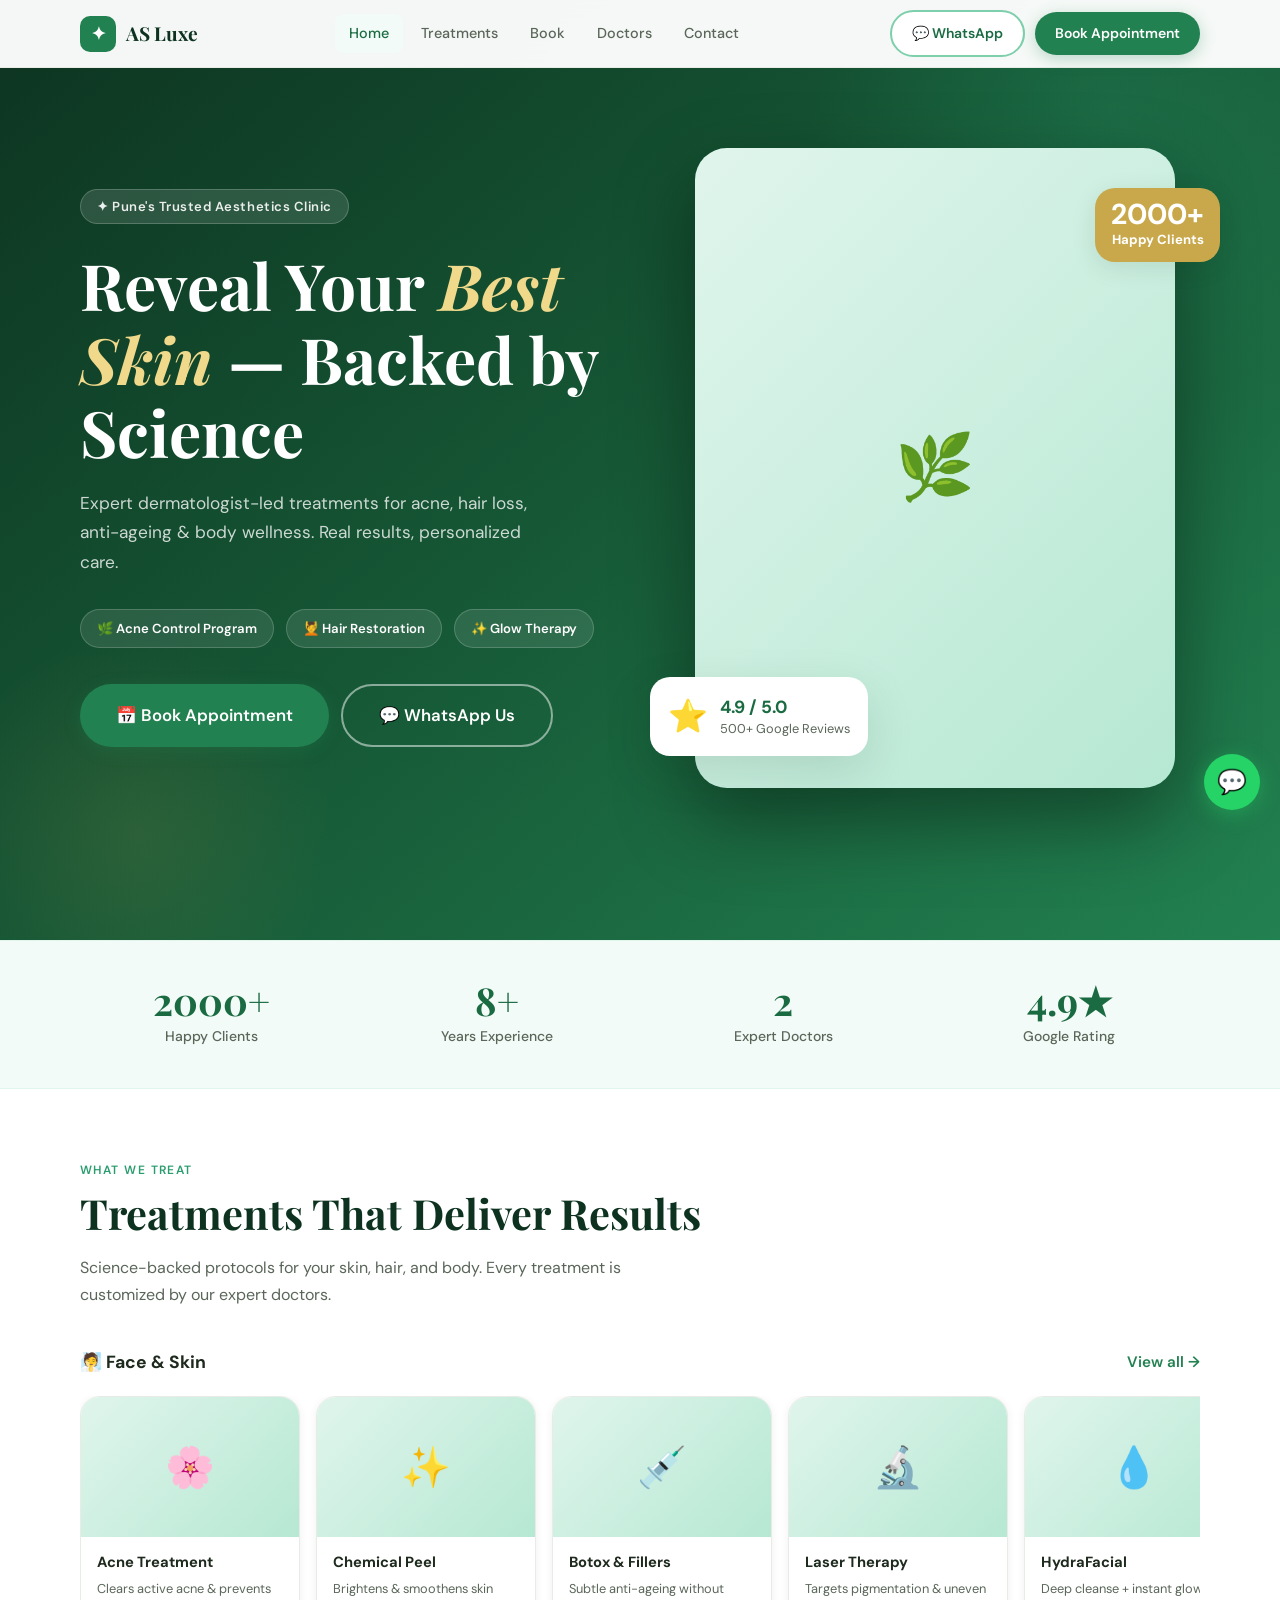
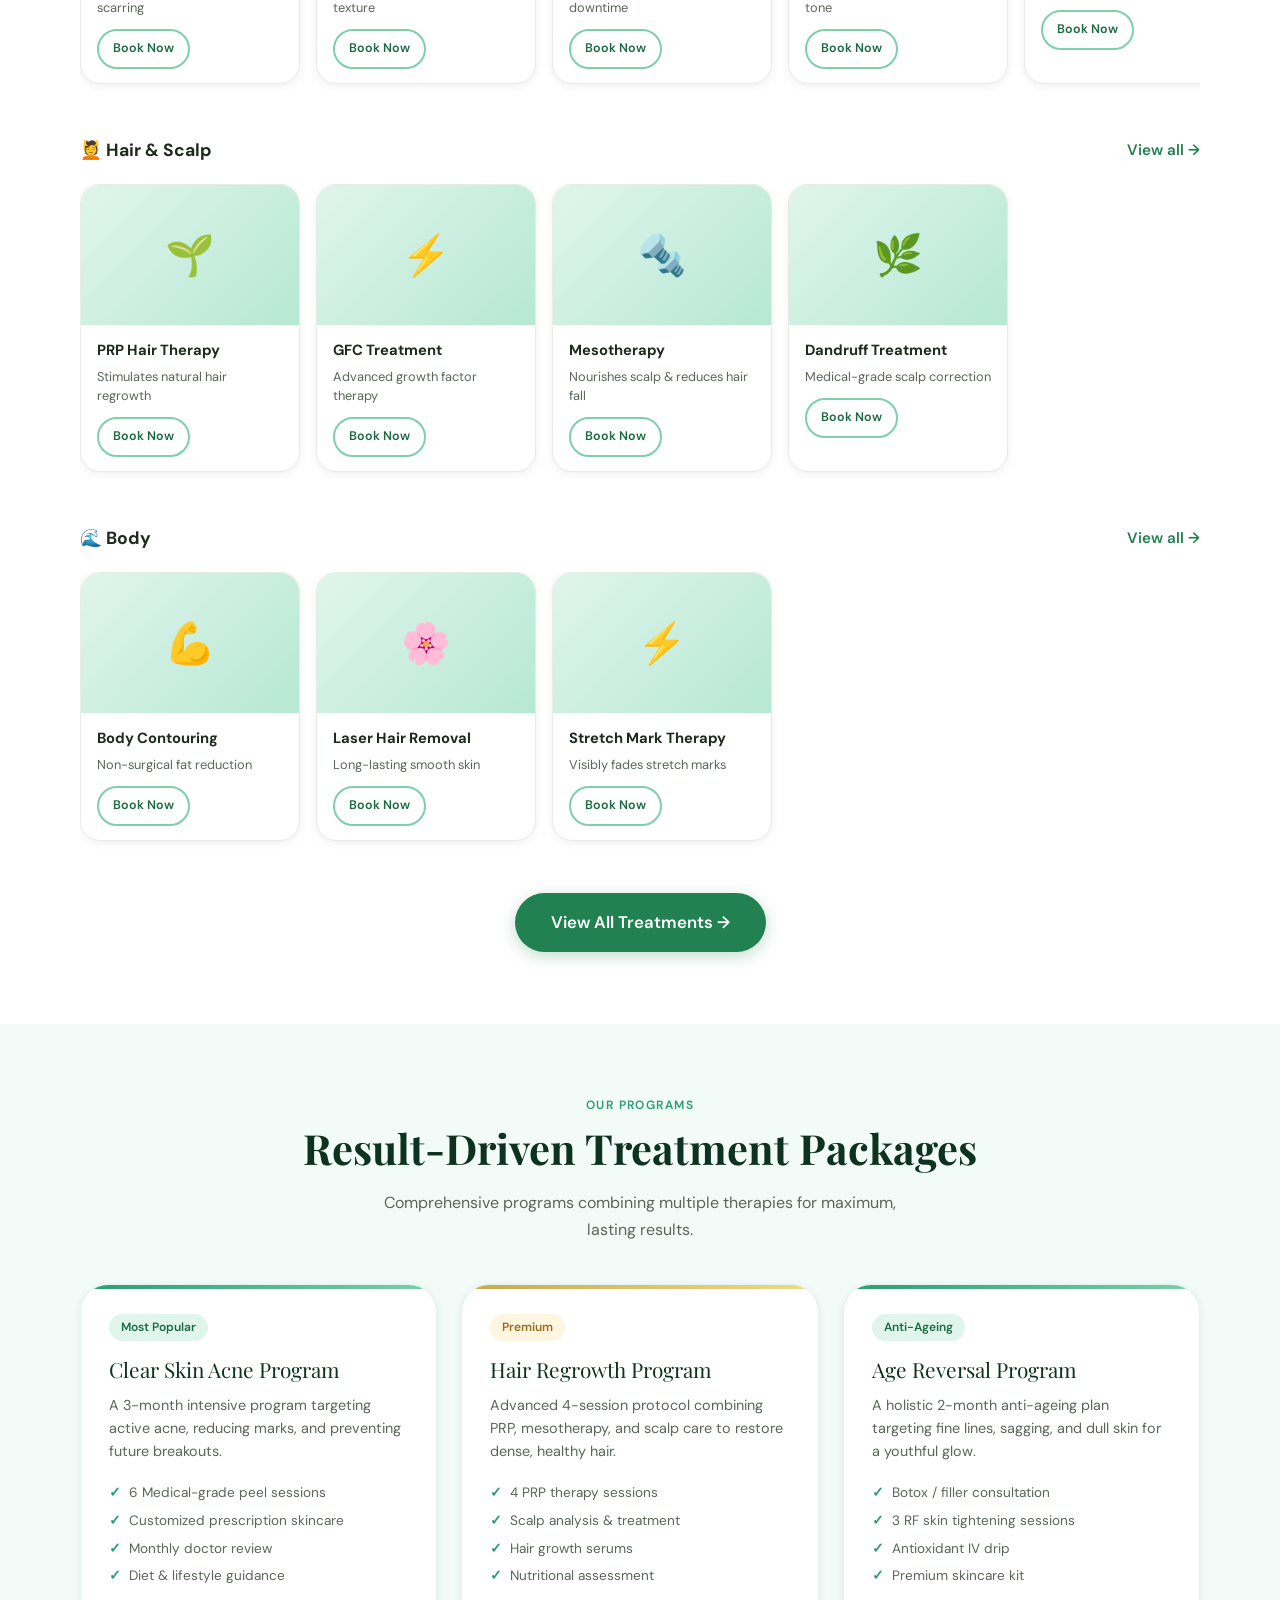
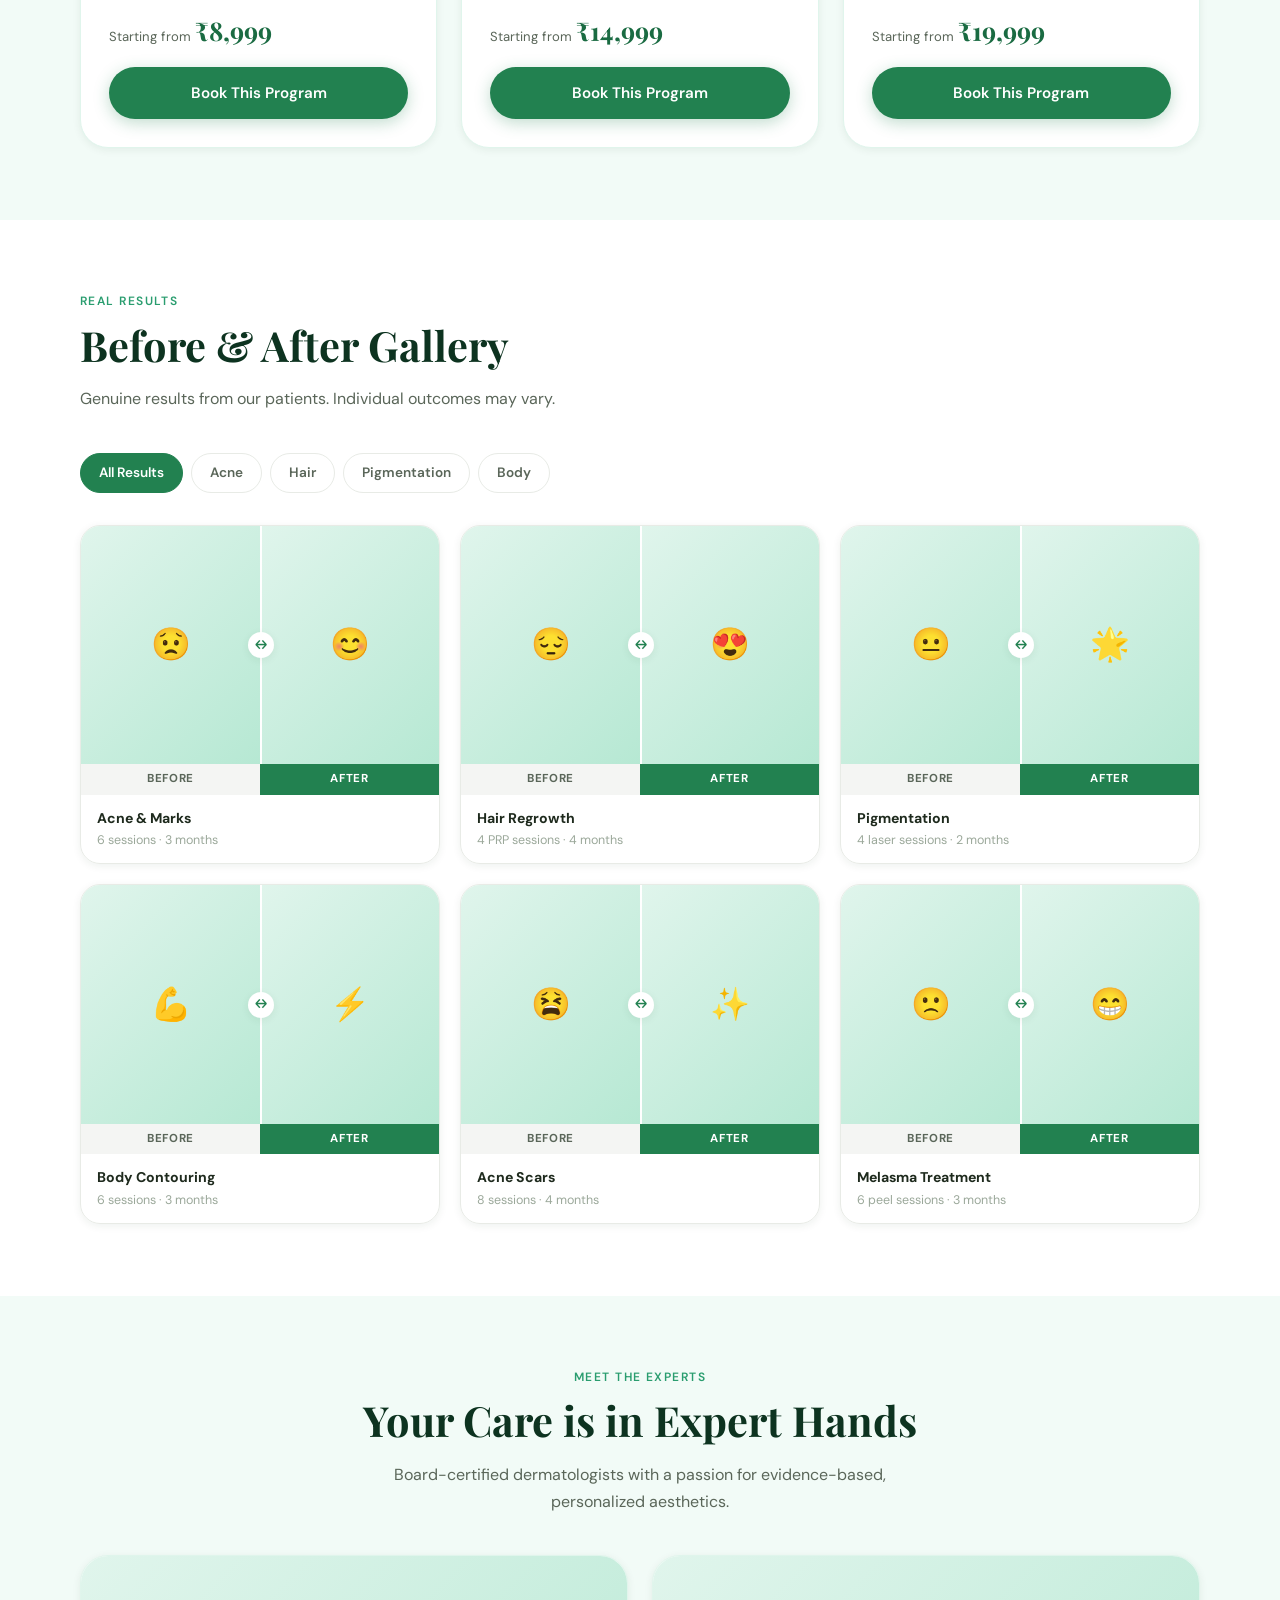
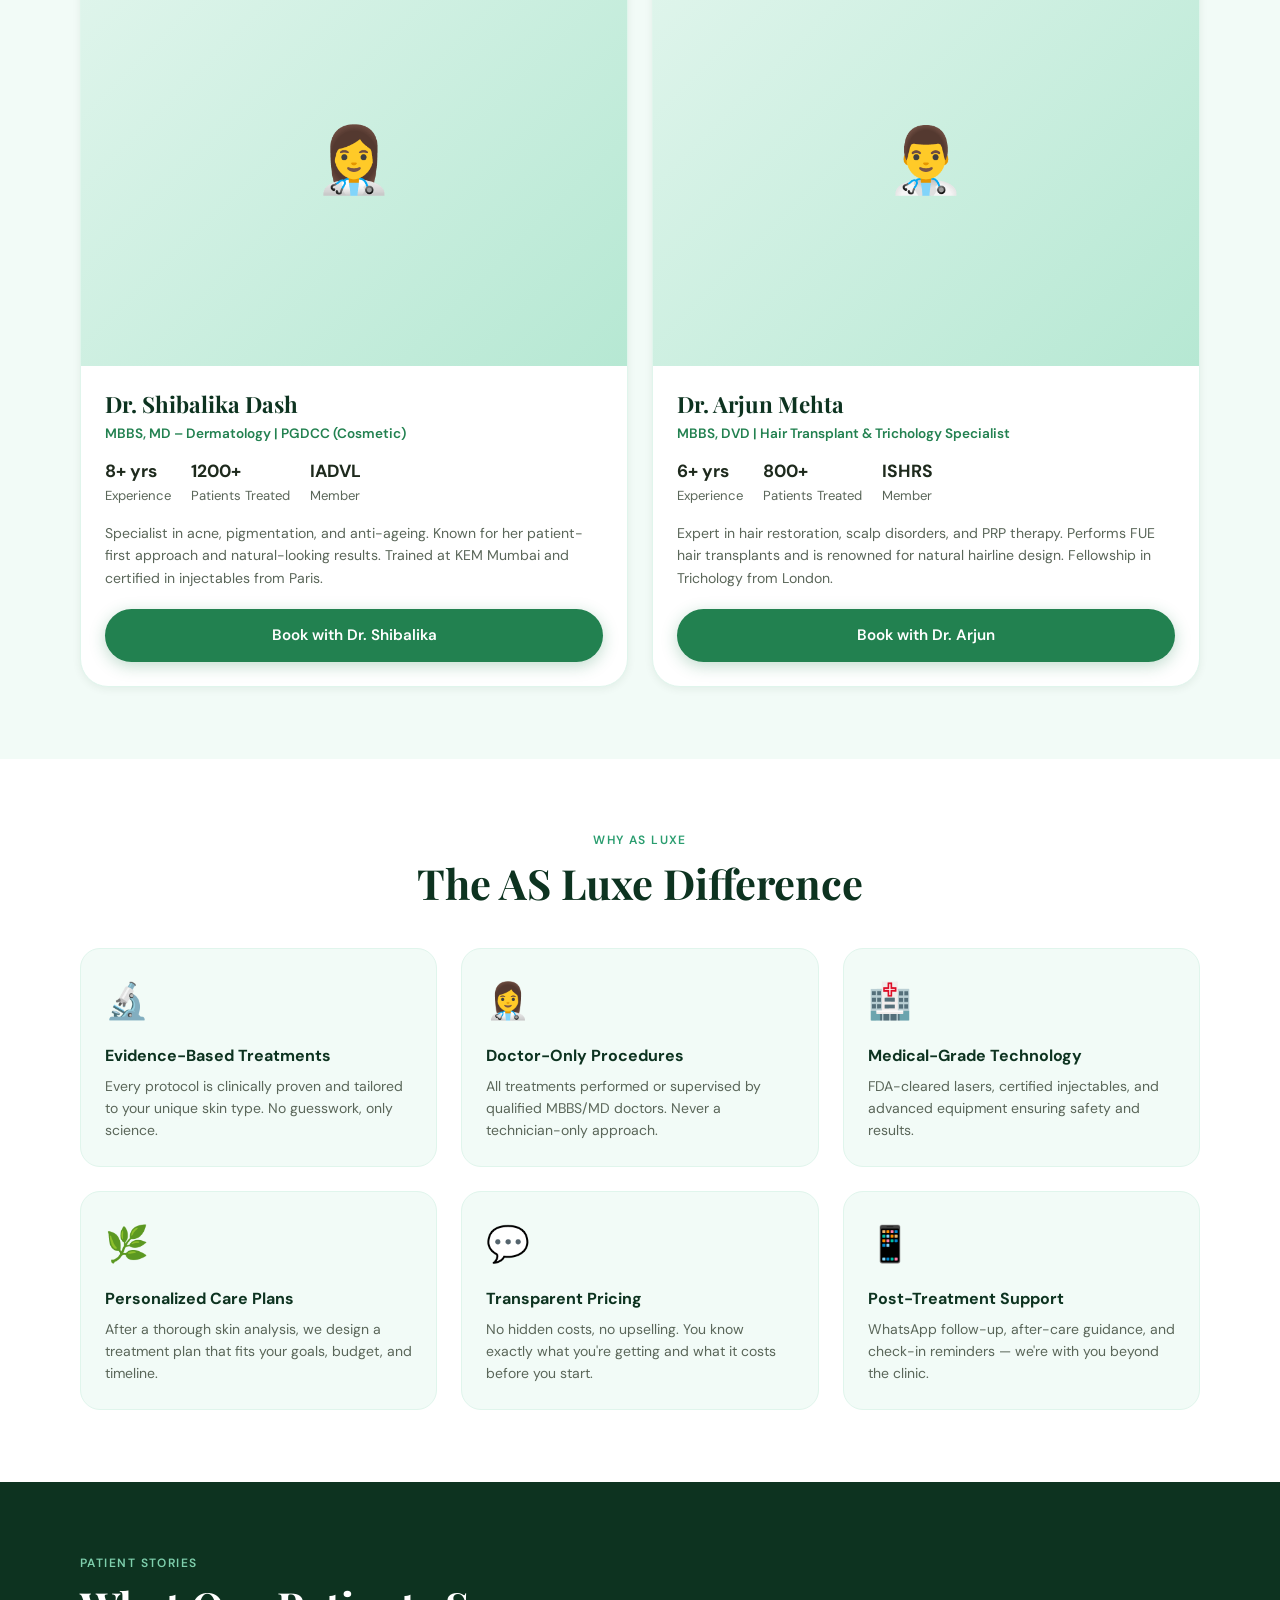
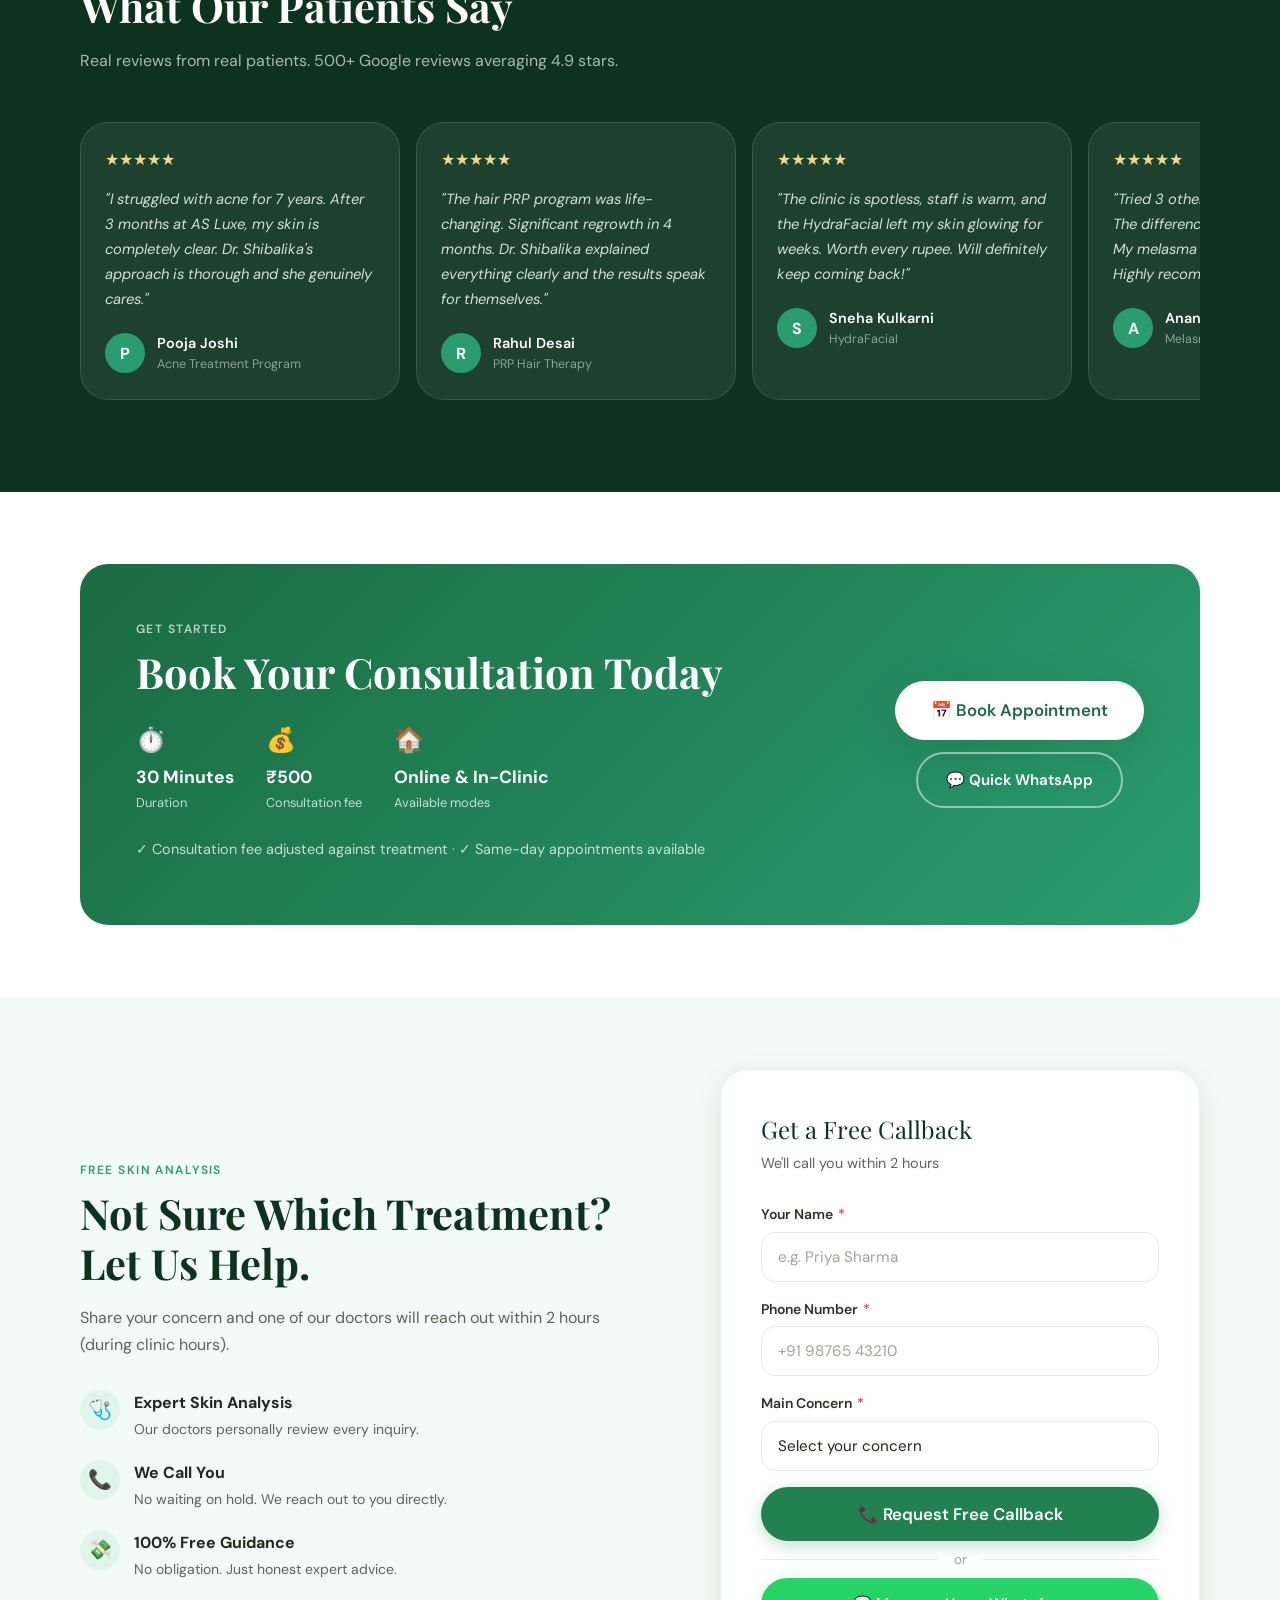
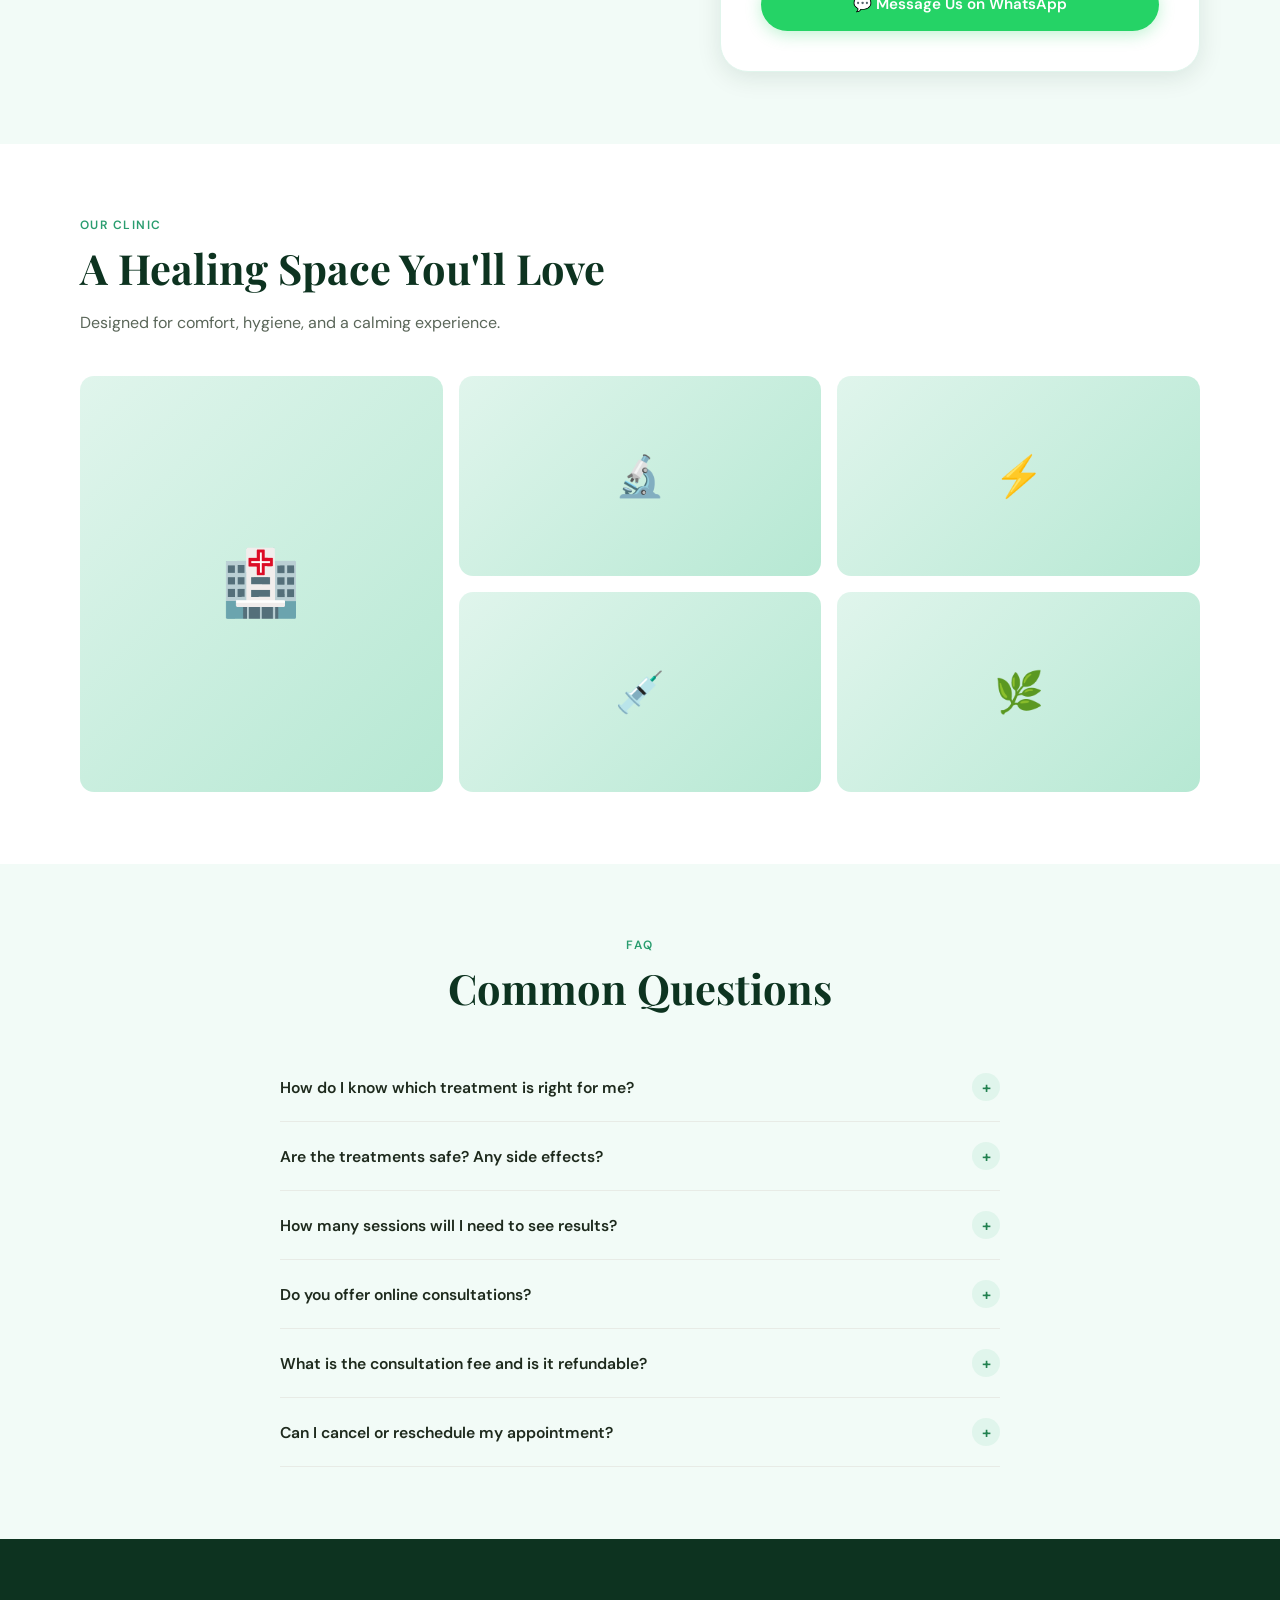
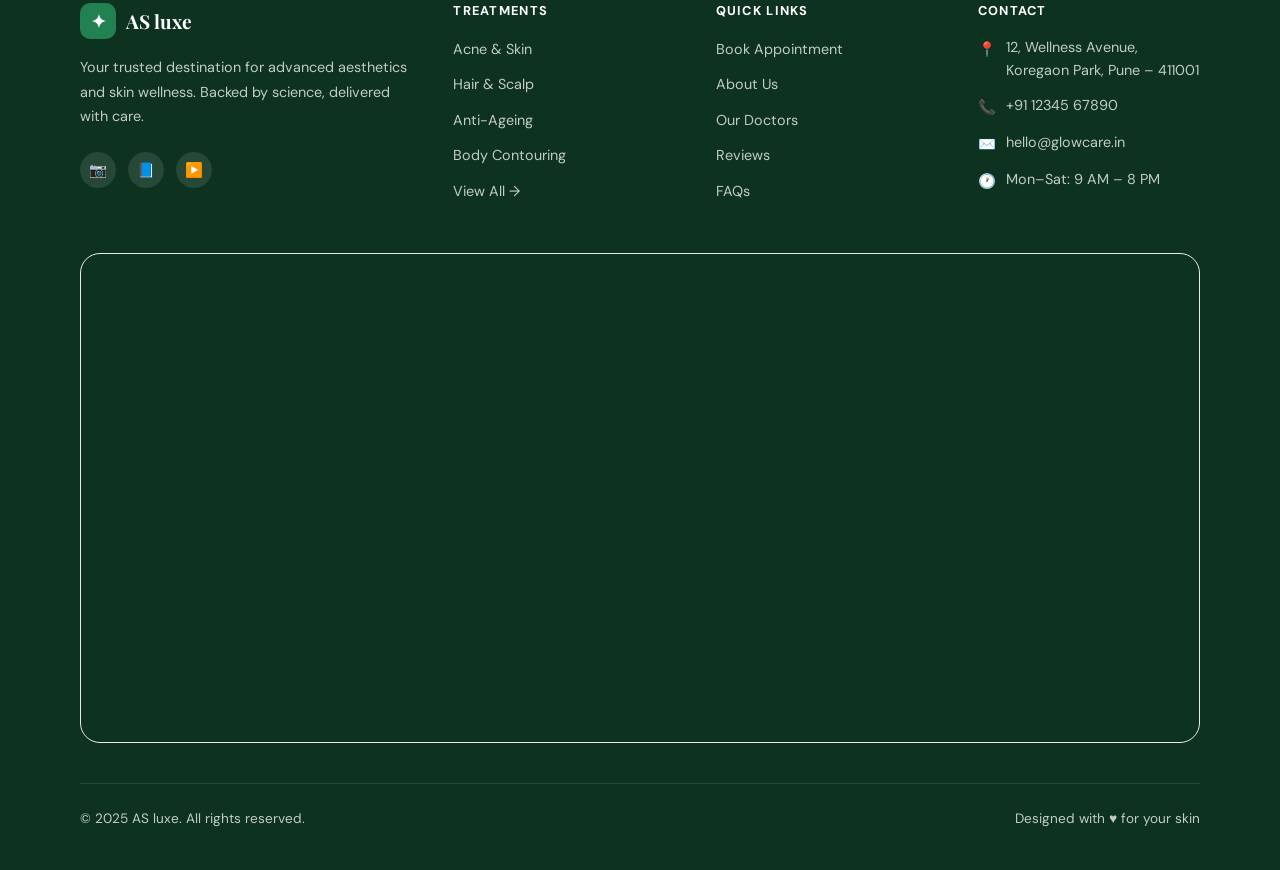
==== index.html @ 39f81c15 "Add files via upload" ====
<!DOCTYPE html>
<html lang="en">
<head>
  <meta charset="UTF-8" />
  <meta name="viewport" content="width=device-width, initial-scale=1.0" />
  <title>AS Luxe – Advanced Skin & Hair Treatments in Jharsuguda</title>
  <meta name="description" content="AS Luxe offers expert acne treatment, hair restoration, anti-ageing, and body contouring by experienced dermatologists in Jharsuguda. Book your consultation today." />
  <link rel="stylesheet" href="style.css" />
  <style>
    /* ===== HOME PAGE STYLES ===== */

    /* Hero */
    .hero {
      min-height: 100svh;
      background: linear-gradient(140deg, var(--green-900) 0%, var(--green-800) 45%, var(--green-600) 100%);
      display: flex;
      align-items: center;
      padding-top: var(--header-h);
      position: relative;
      overflow: hidden;
    }
    .hero::before {
      content: '';
      position: absolute;
      top: -20%; right: -10%;
      width: 600px; height: 600px;
      border-radius: 50%;
      background: radial-gradient(circle, rgba(42,157,111,0.25) 0%, transparent 70%);
      pointer-events: none;
    }
    .hero::after {
      content: '';
      position: absolute;
      bottom: -10%; left: -5%;
      width: 400px; height: 400px;
      border-radius: 50%;
      background: radial-gradient(circle, rgba(201,168,76,0.12) 0%, transparent 70%);
      pointer-events: none;
    }
    .hero-inner {
      display: grid;
      grid-template-columns: 1fr 1fr;
      align-items: center;
      gap: 60px;
      position: relative;
      z-index: 1;
      padding: 80px 0;
    }
    .hero-tag {
      display: inline-flex; align-items: center; gap: 8px;
      background: rgba(255,255,255,0.12);
      border: 1px solid rgba(255,255,255,0.2);
      border-radius: var(--radius-full);
      padding: 6px 16px;
      font-size: 0.82rem;
      font-weight: 600;
      color: rgba(255,255,255,0.9);
      margin-bottom: 24px;
      letter-spacing: 0.04em;
    }
    .hero h1 {
      font-size: clamp(2.4rem, 5.5vw, 4rem);
      color: white;
      line-height: 1.15;
      margin-bottom: 20px;
    }
    .hero h1 em {
      font-style: italic;
      color: var(--gold-light);
    }
    .hero-sub {
      font-size: 1.08rem;
      color: rgba(255,255,255,0.78);
      line-height: 1.7;
      margin-bottom: 32px;
      max-width: 480px;
    }
    .hero-highlights {
      display: flex; gap: 12px; flex-wrap: wrap;
      margin-bottom: 36px;
    }
    .hero-highlight {
      background: rgba(255,255,255,0.1);
      border: 1px solid rgba(255,255,255,0.18);
      border-radius: var(--radius-full);
      padding: 8px 16px;
      font-size: 0.82rem;
      font-weight: 600;
      color: white;
      display: flex; align-items: center; gap: 6px;
    }
    .hero-ctas { display: flex; gap: 12px; flex-wrap: wrap; }
    .hero-image-wrap {
      position: relative;
      display: flex; justify-content: center; align-items: center;
    }
    .hero-img-main {
      width: 100%; max-width: 480px;
      aspect-ratio: 3/4;
      object-fit: cover;
      border-radius: 32px;
      box-shadow: 0 32px 80px rgba(0,0,0,0.4);
    }
    .hero-img-main.img-placeholder { font-size: 4rem; }
    .hero-badge {
      position: absolute;
      bottom: 32px; left: -20px;
      background: white;
      border-radius: var(--radius-lg);
      padding: 14px 18px;
      box-shadow: var(--shadow-lg);
      display: flex; align-items: center; gap: 12px;
      min-width: 180px;
    }
    .hero-badge-icon { font-size: 2rem; }
    .hero-badge-text { font-size: 0.8rem; color: var(--gray-600); line-height: 1.4; }
    .hero-badge-text strong { display: block; font-size: 1.1rem; color: var(--green-700); }
    .hero-badge2 {
      position: absolute;
      top: 40px; right: -20px;
      background: var(--gold);
      border-radius: var(--radius-lg);
      padding: 12px 16px;
      box-shadow: var(--shadow-md);
      color: white;
      font-size: 0.82rem;
      font-weight: 700;
      text-align: center;
    }
    .hero-badge2 .num { font-size: 1.8rem; display: block; line-height: 1; }

    /* Trust strip */
    .trust-strip {
      background: var(--green-50);
      border-top: 1px solid var(--green-100);
      border-bottom: 1px solid var(--green-100);
      padding: 40px 0;
    }
    .trust-grid {
      display: grid;
      grid-template-columns: repeat(4, 1fr);
      gap: 24px;
      text-align: center;
    }
    .trust-item { }
    .trust-num {
      font-family: 'Playfair Display', serif;
      font-size: 2.4rem;
      font-weight: 700;
      color: var(--green-700);
      line-height: 1;
      margin-bottom: 6px;
    }
    .trust-label {
      font-size: 0.875rem;
      color: var(--gray-600);
      font-weight: 500;
    }
    .trust-divider {
      width: 1px;
      background: var(--green-200);
      margin: 0 auto;
    }

    /* Services preview */
    .services-section { background: var(--white); }
    .service-category { margin-bottom: 40px; }
    .service-category-head {
      display: flex;
      align-items: center;
      justify-content: space-between;
      margin-bottom: 20px;
    }
    .service-category-title {
      font-size: 1.1rem;
      font-weight: 700;
      color: var(--text);
      display: flex; align-items: center; gap: 8px;
    }
    .service-card {
      width: 220px;
      background: var(--white);
      border-radius: var(--radius-lg);
      border: 1px solid var(--gray-200);
      overflow: hidden;
      box-shadow: var(--shadow-sm);
      transition: all var(--transition);
      flex-shrink: 0;
    }
    .service-card:hover { box-shadow: var(--shadow-md); transform: translateY(-2px); }
    .service-card-img {
      width: 100%; height: 140px;
      object-fit: cover;
    }
    .service-card-img.img-placeholder { height: 140px; font-size: 2.5rem; }
    .service-card-body { padding: 14px 16px; }
    .service-card-name { font-weight: 700; font-size: 0.92rem; margin-bottom: 4px; color: var(--text); }
    .service-card-benefit { font-size: 0.8rem; color: var(--gray-600); line-height: 1.5; margin-bottom: 12px; }
    .service-card .btn { font-size: 0.78rem; padding: 8px 14px; min-height: 36px; }

    /* Programs */
    .programs-section { background: var(--green-50); }
    .program-card {
      background: white;
      border-radius: var(--radius-xl);
      padding: 28px;
      border: 1px solid var(--green-100);
      box-shadow: var(--shadow-sm);
      transition: all var(--transition);
      position: relative;
      overflow: hidden;
    }
    .program-card::before {
      content: '';
      position: absolute;
      top: 0; left: 0; right: 0;
      height: 4px;
      background: linear-gradient(90deg, var(--green-500), var(--green-300));
    }
    .program-card.featured::before {
      background: linear-gradient(90deg, var(--gold), var(--gold-light));
    }
    .program-card:hover { box-shadow: var(--shadow-lg); transform: translateY(-3px); }
    .program-tag { margin-bottom: 12px; }
    .program-name {
      font-family: 'Playfair Display', serif;
      font-size: 1.3rem;
      margin-bottom: 8px;
      color: var(--green-900);
    }
    .program-desc { font-size: 0.9rem; color: var(--gray-600); line-height: 1.6; margin-bottom: 16px; }
    .program-includes { margin-bottom: 20px; }
    .program-includes li {
      font-size: 0.85rem;
      color: var(--gray-600);
      padding: 3px 0;
      display: flex; align-items: flex-start; gap: 8px;
    }
    .program-includes li::before { content: '✓'; color: var(--green-500); font-weight: 700; flex-shrink: 0; }
    .program-price {
      font-size: 0.82rem;
      color: var(--gray-600);
      margin-bottom: 16px;
    }
    .program-price span {
      font-family: 'Playfair Display', serif;
      font-size: 1.6rem;
      color: var(--green-700);
      font-weight: 700;
    }

    /* Before/After */
    .ba-section { background: var(--white); }
    .ba-filters {
      display: flex; gap: 8px; flex-wrap: wrap;
      margin-bottom: 32px;
    }
    .ba-filter {
      padding: 8px 18px;
      border-radius: var(--radius-full);
      font-size: 0.85rem;
      font-weight: 600;
      border: 1.5px solid var(--gray-200);
      color: var(--gray-600);
      background: white;
      cursor: pointer;
      transition: all var(--transition);
      min-height: 40px;
    }
    .ba-filter.active, .ba-filter:hover {
      background: var(--green-600);
      border-color: var(--green-600);
      color: white;
    }
    .ba-grid { display: grid; grid-template-columns: repeat(3, 1fr); gap: 20px; }
    .ba-card {
      border-radius: var(--radius-lg);
      overflow: hidden;
      border: 1px solid var(--gray-200);
      box-shadow: var(--shadow-sm);
    }
    .ba-images {
      display: grid;
      grid-template-columns: 1fr 1fr;
      position: relative;
    }
    .ba-img {
      aspect-ratio: 3/4;
      object-fit: cover;
      width: 100%;
    }
    .ba-img.img-placeholder { font-size: 2rem; }
    .ba-divider {
      position: absolute;
      top: 0; bottom: 0;
      left: 50%;
      width: 2px;
      background: white;
      z-index: 2;
    }
    .ba-divider::after {
      content: '↔';
      position: absolute;
      top: 50%; left: 50%;
      transform: translate(-50%, -50%);
      background: white;
      color: var(--green-600);
      font-size: 0.8rem;
      font-weight: 700;
      border-radius: 50%;
      width: 26px; height: 26px;
      display: flex; align-items: center; justify-content: center;
      box-shadow: var(--shadow-sm);
    }
    .ba-labels {
      display: grid;
      grid-template-columns: 1fr 1fr;
      font-size: 0.72rem;
      font-weight: 700;
      text-transform: uppercase;
      letter-spacing: 0.06em;
    }
    .ba-labels span {
      padding: 6px 10px;
      text-align: center;
    }
    .ba-labels .before { background: var(--gray-100); color: var(--gray-600); }
    .ba-labels .after { background: var(--green-600); color: white; }
    .ba-card-body { padding: 12px 16px; }
    .ba-card-title { font-size: 0.88rem; font-weight: 700; margin-bottom: 2px; }
    .ba-card-sessions { font-size: 0.78rem; color: var(--gray-400); }

    /* Doctors */
    .doctors-section { background: var(--green-50); }
    .doctor-card {
      background: white;
      border-radius: var(--radius-xl);
      overflow: hidden;
      box-shadow: var(--shadow-sm);
      border: 1px solid var(--green-100);
      transition: all var(--transition);
    }
    .doctor-card:hover { box-shadow: var(--shadow-lg); transform: translateY(-3px); }
    .doctor-img {
      width: 100%;
      aspect-ratio: 4/3;
      object-fit: cover;
      object-position: top;
    }
    .doctor-img.img-placeholder { font-size: 4rem; aspect-ratio: 4/3; }
    .doctor-body { padding: 24px; }
    .doctor-name {
      font-family: 'Playfair Display', serif;
      font-size: 1.4rem;
      color: var(--green-900);
      margin-bottom: 4px;
    }
    .doctor-qual { font-size: 0.85rem; color: var(--green-600); font-weight: 600; margin-bottom: 12px; }
    .doctor-stats {
      display: flex; gap: 20px;
      margin-bottom: 16px;
    }
    .doctor-stat { font-size: 0.82rem; color: var(--gray-600); }
    .doctor-stat strong { display: block; font-size: 1.1rem; color: var(--text); font-weight: 700; }
    .doctor-bio { font-size: 0.88rem; color: var(--gray-600); line-height: 1.6; margin-bottom: 20px; }

    /* Why us */
    .why-section { background: white; }
    .why-card {
      background: var(--green-50);
      border-radius: var(--radius-lg);
      padding: 24px;
      border: 1px solid var(--green-100);
    }
    .why-icon { font-size: 2.2rem; margin-bottom: 14px; }
    .why-title { font-weight: 700; font-size: 1rem; margin-bottom: 6px; color: var(--green-900); }
    .why-desc { font-size: 0.875rem; color: var(--gray-600); line-height: 1.6; }

    /* Testimonials */
    .testimonials-section { background: var(--green-900); }
    .testimonials-section .section-title { color: white; }
    .testimonials-section .section-sub { color: rgba(255,255,255,0.65); }
    .testimonials-section .section-label { color: var(--green-300); }
    .testimonials-scroll { padding: 8px 0 20px; }
    .testimonial-card {
      width: 320px;
      background: rgba(255,255,255,0.07);
      border: 1px solid rgba(255,255,255,0.12);
      border-radius: var(--radius-xl);
      padding: 24px;
      flex-shrink: 0;
      transition: background var(--transition);
    }
    .testimonial-card:hover { background: rgba(255,255,255,0.1); }
    .t-stars { font-size: 1rem; margin-bottom: 14px; color: var(--gold-light); }
    .t-text { font-size: 0.92rem; color: rgba(255,255,255,0.82); line-height: 1.7; margin-bottom: 20px; font-style: italic; }
    .t-author { display: flex; align-items: center; gap: 12px; }
    .t-avatar {
      width: 40px; height: 40px;
      border-radius: 50%;
      background: var(--green-500);
      display: flex; align-items: center; justify-content: center;
      font-weight: 700; color: white; font-size: 1rem;
      flex-shrink: 0;
    }
    .t-name { font-weight: 600; font-size: 0.9rem; color: white; }
    .t-treatment { font-size: 0.78rem; color: rgba(255,255,255,0.5); }

    /* Consultation */
    .consult-section { background: var(--white); }
    .consult-card {
      background: linear-gradient(135deg, var(--green-700), var(--green-500));
      border-radius: var(--radius-xl);
      padding: 56px;
      color: white;
      display: grid;
      grid-template-columns: 1fr auto;
      align-items: center;
      gap: 48px;
    }
    .consult-details { display: flex; gap: 32px; margin: 24px 0; flex-wrap: wrap; }
    .consult-detail { }
    .consult-detail-icon { font-size: 1.5rem; margin-bottom: 4px; }
    .consult-detail-val { font-weight: 700; font-size: 1.1rem; margin-bottom: 2px; }
    .consult-detail-label { font-size: 0.8rem; opacity: 0.75; }

    /* Lead form */
    .lead-section { background: var(--green-50); }
    .lead-inner {
      display: grid;
      grid-template-columns: 1.2fr 1fr;
      gap: 64px;
      align-items: center;
    }
    .lead-form-wrap {
      background: white;
      border-radius: var(--radius-xl);
      padding: 40px;
      box-shadow: var(--shadow-md);
      border: 1px solid var(--green-100);
    }
    .lead-form-title {
      font-family: 'Playfair Display', serif;
      font-size: 1.5rem;
      margin-bottom: 4px;
      color: var(--green-900);
    }
    .lead-form-sub { font-size: 0.9rem; color: var(--gray-600); margin-bottom: 28px; }
    .lead-form { display: flex; flex-direction: column; gap: 16px; }
    .lead-or {
      display: flex; align-items: center; gap: 16px;
      margin: 8px 0; font-size: 0.85rem; color: var(--gray-400);
    }
    .lead-or::before, .lead-or::after {
      content: '';
      flex: 1;
      height: 1px;
      background: var(--gray-200);
    }

    /* Gallery */
    .gallery-section { background: var(--white); }
    .gallery-grid {
      display: grid;
      grid-template-columns: repeat(3, 1fr);
      grid-template-rows: auto auto;
      gap: 16px;
    }
    .gallery-item {
      border-radius: var(--radius-md);
      overflow: hidden;
      position: relative;
      cursor: pointer;
    }
    .gallery-item:first-child { grid-row: span 2; }
    .gallery-img {
      width: 100%; height: 200px;
      object-fit: cover;
      transition: transform 0.4s ease;
    }
    .gallery-item:first-child .gallery-img { height: 100%; }
    .gallery-img.img-placeholder { font-size: 2.5rem; }
    .gallery-item:hover .gallery-img { transform: scale(1.04); }
    .gallery-item-overlay {
      position: absolute;
      inset: 0;
      background: linear-gradient(to top, rgba(13,51,32,0.6), transparent);
      opacity: 0;
      transition: opacity var(--transition);
      display: flex; align-items: flex-end; padding: 16px;
    }
    .gallery-item:hover .gallery-item-overlay { opacity: 1; }
    .gallery-item-label { color: white; font-size: 0.85rem; font-weight: 600; }

    /* Success message */
    .form-success {
      display: none;
      background: var(--green-50);
      border: 1px solid var(--green-200);
      border-radius: var(--radius-lg);
      padding: 24px;
      text-align: center;
      color: var(--green-700);
    }
    .form-success.show { display: block; }

    /* Responsive adjustments */
    @media (max-width: 960px) {
      .hero-inner { grid-template-columns: 1fr; text-align: center; }
      .hero-sub { margin: 0 auto 32px; }
      .hero-highlights { justify-content: center; }
      .hero-ctas { justify-content: center; }
      .hero-image-wrap { display: none; }
      .trust-grid { grid-template-columns: repeat(2, 1fr); }
      .ba-grid { grid-template-columns: repeat(2, 1fr); }
      .consult-card { grid-template-columns: 1fr; text-align: center; padding: 40px 28px; }
      .consult-details { justify-content: center; }
      .lead-inner { grid-template-columns: 1fr; }
      .gallery-grid { grid-template-columns: repeat(2, 1fr); }
      .gallery-item:first-child { grid-row: auto; }
    }
    @media (max-width: 640px) {
      .ba-grid { grid-template-columns: 1fr; }
      .trust-grid { grid-template-columns: repeat(2, 1fr); gap: 16px; }
      .gallery-grid { grid-template-columns: repeat(2, 1fr); }
      .lead-form-wrap { padding: 24px; }
      .hero { min-height: auto; padding-top: calc(var(--header-h) + 20px); }
    }
  </style>
</head>
<body>

  <!-- HEADER (injected by JS) -->
  <div id="header-root"></div>

  <main>

    <!-- ==================== HERO ==================== -->
    <section class="hero" aria-label="Hero">
      <div class="container">
        <div class="hero-inner">
          <div class="hero-content">
            <div class="hero-tag">✦ Pune's Trusted Aesthetics Clinic</div>
            <h1>Reveal Your <em>Best Skin</em> — Backed by Science</h1>
            <p class="hero-sub">Expert dermatologist-led treatments for acne, hair loss, anti-ageing & body wellness. Real results, personalized care.</p>
            <div class="hero-highlights">
              <div class="hero-highlight">🌿 Acne Control Program</div>
              <div class="hero-highlight">💆 Hair Restoration</div>
              <div class="hero-highlight">✨ Glow Therapy</div>
            </div>
            <div class="hero-ctas">
              <a href="booking.html" class="btn btn-primary btn-lg">📅 Book Appointment</a>
              <a href="https://wa.me/911234567890?text=Hi%2C%20I%27d%20like%20to%20book%20a%20consultation" class="btn btn-outline-white btn-lg" target="_blank" rel="noopener">💬 WhatsApp Us</a>
            </div>
          </div>
          <div class="hero-image-wrap" aria-hidden="true">
            <div class="hero-img-main img-placeholder">🌿</div>
            <div class="hero-badge">
              <div class="hero-badge-icon">⭐</div>
              <div class="hero-badge-text">
                <strong>4.9 / 5.0</strong>
                500+ Google Reviews
              </div>
            </div>
            <div class="hero-badge2">
              <span class="num">2000+</span>
              Happy Clients
            </div>
          </div>
        </div>
      </div>
    </section>

    <!-- ==================== TRUST STRIP ==================== -->
    <section class="trust-strip" aria-label="Clinic stats">
      <div class="container">
        <div class="trust-grid">
          <div class="trust-item animate">
            <div class="trust-num">2000+</div>
            <div class="trust-label">Happy Clients</div>
          </div>
          <div class="trust-item animate">
            <div class="trust-num">8+</div>
            <div class="trust-label">Years Experience</div>
          </div>
          <div class="trust-item animate">
            <div class="trust-num">2</div>
            <div class="trust-label">Expert Doctors</div>
          </div>
          <div class="trust-item animate">
            <div class="trust-num">4.9★</div>
            <div class="trust-label">Google Rating</div>
          </div>
        </div>
      </div>
    </section>

    <!-- ==================== SERVICES PREVIEW ==================== -->
    <section class="services-section" id="services">
      <div class="container">
        <div class="section-head">
          <div class="section-label">What We Treat</div>
          <h2 class="section-title">Treatments That Deliver Results</h2>
          <p class="section-sub">Science-backed protocols for your skin, hair, and body. Every treatment is customized by our expert doctors.</p>
        </div>

        <!-- Face -->
        <div class="service-category">
          <div class="service-category-head">
            <div class="service-category-title">🧖 Face & Skin</div>
            <a href="services.html" class="view-more-link">View all →</a>
          </div>
          <div class="scroll-row">
            <div class="service-card animate">
              <div class="service-card-img img-placeholder">🌸</div>
              <div class="service-card-body">
                <div class="service-card-name">Acne Treatment</div>
                <div class="service-card-benefit">Clears active acne & prevents scarring</div>
                <a href="booking.html" class="btn btn-secondary">Book Now</a>
              </div>
            </div>
            <div class="service-card animate">
              <div class="service-card-img img-placeholder">✨</div>
              <div class="service-card-body">
                <div class="service-card-name">Chemical Peel</div>
                <div class="service-card-benefit">Brightens & smoothens skin texture</div>
                <a href="booking.html" class="btn btn-secondary">Book Now</a>
              </div>
            </div>
            <div class="service-card animate">
              <div class="service-card-img img-placeholder">💉</div>
              <div class="service-card-body">
                <div class="service-card-name">Botox & Fillers</div>
                <div class="service-card-benefit">Subtle anti-ageing without downtime</div>
                <a href="booking.html" class="btn btn-secondary">Book Now</a>
              </div>
            </div>
            <div class="service-card animate">
              <div class="service-card-img img-placeholder">🔬</div>
              <div class="service-card-body">
                <div class="service-card-name">Laser Therapy</div>
                <div class="service-card-benefit">Targets pigmentation & uneven tone</div>
                <a href="booking.html" class="btn btn-secondary">Book Now</a>
              </div>
            </div>
            <div class="service-card animate">
              <div class="service-card-img img-placeholder">💧</div>
              <div class="service-card-body">
                <div class="service-card-name">HydraFacial</div>
                <div class="service-card-benefit">Deep cleanse + instant glow</div>
                <a href="booking.html" class="btn btn-secondary">Book Now</a>
              </div>
            </div>
          </div>
        </div>

        <!-- Hair -->
        <div class="service-category">
          <div class="service-category-head">
            <div class="service-category-title">💆 Hair & Scalp</div>
            <a href="services.html" class="view-more-link">View all →</a>
          </div>
          <div class="scroll-row">
            <div class="service-card animate">
              <div class="service-card-img img-placeholder">🌱</div>
              <div class="service-card-body">
                <div class="service-card-name">PRP Hair Therapy</div>
                <div class="service-card-benefit">Stimulates natural hair regrowth</div>
                <a href="booking.html" class="btn btn-secondary">Book Now</a>
              </div>
            </div>
            <div class="service-card animate">
              <div class="service-card-img img-placeholder">⚡</div>
              <div class="service-card-body">
                <div class="service-card-name">GFC Treatment</div>
                <div class="service-card-benefit">Advanced growth factor therapy</div>
                <a href="booking.html" class="btn btn-secondary">Book Now</a>
              </div>
            </div>
            <div class="service-card animate">
              <div class="service-card-img img-placeholder">🔩</div>
              <div class="service-card-body">
                <div class="service-card-name">Mesotherapy</div>
                <div class="service-card-benefit">Nourishes scalp & reduces hair fall</div>
                <a href="booking.html" class="btn btn-secondary">Book Now</a>
              </div>
            </div>
            <div class="service-card animate">
              <div class="service-card-img img-placeholder">🌿</div>
              <div class="service-card-body">
                <div class="service-card-name">Dandruff Treatment</div>
                <div class="service-card-benefit">Medical-grade scalp correction</div>
                <a href="booking.html" class="btn btn-secondary">Book Now</a>
              </div>
            </div>
          </div>
        </div>

        <!-- Body -->
        <div class="service-category">
          <div class="service-category-head">
            <div class="service-category-title">🌊 Body</div>
            <a href="services.html" class="view-more-link">View all →</a>
          </div>
          <div class="scroll-row">
            <div class="service-card animate">
              <div class="service-card-img img-placeholder">💪</div>
              <div class="service-card-body">
                <div class="service-card-name">Body Contouring</div>
                <div class="service-card-benefit">Non-surgical fat reduction</div>
                <a href="booking.html" class="btn btn-secondary">Book Now</a>
              </div>
            </div>
            <div class="service-card animate">
              <div class="service-card-img img-placeholder">🌸</div>
              <div class="service-card-body">
                <div class="service-card-name">Laser Hair Removal</div>
                <div class="service-card-benefit">Long-lasting smooth skin</div>
                <a href="booking.html" class="btn btn-secondary">Book Now</a>
              </div>
            </div>
            <div class="service-card animate">
              <div class="service-card-img img-placeholder">⚡</div>
              <div class="service-card-body">
                <div class="service-card-name">Stretch Mark Therapy</div>
                <div class="service-card-benefit">Visibly fades stretch marks</div>
                <a href="booking.html" class="btn btn-secondary">Book Now</a>
              </div>
            </div>
          </div>
        </div>

        <div class="text-center mt-8">
          <a href="services.html" class="btn btn-primary btn-lg">View All Treatments →</a>
        </div>
      </div>
    </section>

    <!-- ==================== PROGRAMS ==================== -->
    <section class="programs-section" id="programs">
      <div class="container">
        <div class="section-head centered">
          <div class="section-label">Our Programs</div>
          <h2 class="section-title">Result-Driven Treatment Packages</h2>
          <p class="section-sub">Comprehensive programs combining multiple therapies for maximum, lasting results.</p>
        </div>
        <div class="grid-3">
          <div class="program-card animate">
            <div class="program-tag"><span class="badge badge-green">Most Popular</span></div>
            <div class="program-name">Clear Skin Acne Program</div>
            <p class="program-desc">A 3-month intensive program targeting active acne, reducing marks, and preventing future breakouts.</p>
            <ul class="program-includes">
              <li>6 Medical-grade peel sessions</li>
              <li>Customized prescription skincare</li>
              <li>Monthly doctor review</li>
              <li>Diet & lifestyle guidance</li>
            </ul>
            <div class="program-price">Starting from <span>₹8,999</span></div>
            <a href="booking.html" class="btn btn-primary btn-full">Book This Program</a>
          </div>
          <div class="program-card featured animate">
            <div class="program-tag"><span class="badge badge-gold">Premium</span></div>
            <div class="program-name">Hair Regrowth Program</div>
            <p class="program-desc">Advanced 4-session protocol combining PRP, mesotherapy, and scalp care to restore dense, healthy hair.</p>
            <ul class="program-includes">
              <li>4 PRP therapy sessions</li>
              <li>Scalp analysis & treatment</li>
              <li>Hair growth serums</li>
              <li>Nutritional assessment</li>
            </ul>
            <div class="program-price">Starting from <span>₹14,999</span></div>
            <a href="booking.html" class="btn btn-primary btn-full">Book This Program</a>
          </div>
          <div class="program-card animate">
            <div class="program-tag"><span class="badge badge-green">Anti-Ageing</span></div>
            <div class="program-name">Age Reversal Program</div>
            <p class="program-desc">A holistic 2-month anti-ageing plan targeting fine lines, sagging, and dull skin for a youthful glow.</p>
            <ul class="program-includes">
              <li>Botox / filler consultation</li>
              <li>3 RF skin tightening sessions</li>
              <li>Antioxidant IV drip</li>
              <li>Premium skincare kit</li>
            </ul>
            <div class="program-price">Starting from <span>₹19,999</span></div>
            <a href="booking.html" class="btn btn-primary btn-full">Book This Program</a>
          </div>
        </div>
      </div>
    </section>

    <!-- ==================== BEFORE / AFTER ==================== -->
    <section class="ba-section" id="results">
      <div class="container">
        <div class="section-head">
          <div class="section-label">Real Results</div>
          <h2 class="section-title">Before & After Gallery</h2>
          <p class="section-sub">Genuine results from our patients. Individual outcomes may vary.</p>
        </div>
        <div class="ba-filters" role="group" aria-label="Filter results">
          <button class="ba-filter active" data-filter="all">All Results</button>
          <button class="ba-filter" data-filter="acne">Acne</button>
          <button class="ba-filter" data-filter="hair">Hair</button>
          <button class="ba-filter" data-filter="pigment">Pigmentation</button>
          <button class="ba-filter" data-filter="body">Body</button>
        </div>
        <div class="ba-grid">
          <div class="ba-card animate" data-category="acne">
            <div class="ba-images">
              <div class="ba-img img-placeholder">😟</div>
              <div class="ba-img img-placeholder" style="background:linear-gradient(135deg,var(--green-100),var(--green-200))">😊</div>
              <div class="ba-divider" aria-hidden="true"></div>
            </div>
            <div class="ba-labels"><span class="before">Before</span><span class="after">After</span></div>
            <div class="ba-card-body">
              <div class="ba-card-title">Acne & Marks</div>
              <div class="ba-card-sessions">6 sessions · 3 months</div>
            </div>
          </div>
          <div class="ba-card animate" data-category="hair">
            <div class="ba-images">
              <div class="ba-img img-placeholder">😔</div>
              <div class="ba-img img-placeholder" style="background:linear-gradient(135deg,var(--green-100),var(--green-200))">😍</div>
              <div class="ba-divider" aria-hidden="true"></div>
            </div>
            <div class="ba-labels"><span class="before">Before</span><span class="after">After</span></div>
            <div class="ba-card-body">
              <div class="ba-card-title">Hair Regrowth</div>
              <div class="ba-card-sessions">4 PRP sessions · 4 months</div>
            </div>
          </div>
          <div class="ba-card animate" data-category="pigment">
            <div class="ba-images">
              <div class="ba-img img-placeholder">😐</div>
              <div class="ba-img img-placeholder" style="background:linear-gradient(135deg,var(--green-100),var(--green-200))">🌟</div>
              <div class="ba-divider" aria-hidden="true"></div>
            </div>
            <div class="ba-labels"><span class="before">Before</span><span class="after">After</span></div>
            <div class="ba-card-body">
              <div class="ba-card-title">Pigmentation</div>
              <div class="ba-card-sessions">4 laser sessions · 2 months</div>
            </div>
          </div>
          <div class="ba-card animate" data-category="body">
            <div class="ba-images">
              <div class="ba-img img-placeholder">💪</div>
              <div class="ba-img img-placeholder" style="background:linear-gradient(135deg,var(--green-100),var(--green-200))">⚡</div>
              <div class="ba-divider" aria-hidden="true"></div>
            </div>
            <div class="ba-labels"><span class="before">Before</span><span class="after">After</span></div>
            <div class="ba-card-body">
              <div class="ba-card-title">Body Contouring</div>
              <div class="ba-card-sessions">6 sessions · 3 months</div>
            </div>
          </div>
          <div class="ba-card animate" data-category="acne">
            <div class="ba-images">
              <div class="ba-img img-placeholder">😫</div>
              <div class="ba-img img-placeholder" style="background:linear-gradient(135deg,var(--green-100),var(--green-200))">✨</div>
              <div class="ba-divider" aria-hidden="true"></div>
            </div>
            <div class="ba-labels"><span class="before">Before</span><span class="after">After</span></div>
            <div class="ba-card-body">
              <div class="ba-card-title">Acne Scars</div>
              <div class="ba-card-sessions">8 sessions · 4 months</div>
            </div>
          </div>
          <div class="ba-card animate" data-category="pigment">
            <div class="ba-images">
              <div class="ba-img img-placeholder">🙁</div>
              <div class="ba-img img-placeholder" style="background:linear-gradient(135deg,var(--green-100),var(--green-200))">😁</div>
              <div class="ba-divider" aria-hidden="true"></div>
            </div>
            <div class="ba-labels"><span class="before">Before</span><span class="after">After</span></div>
            <div class="ba-card-body">
              <div class="ba-card-title">Melasma Treatment</div>
              <div class="ba-card-sessions">6 peel sessions · 3 months</div>
            </div>
          </div>
        </div>
      </div>
    </section>

    <!-- ==================== DOCTORS ==================== -->
    <section class="doctors-section" id="doctors">
      <div class="container">
        <div class="section-head centered">
          <div class="section-label">Meet the Experts</div>
          <h2 class="section-title">Your Care is in Expert Hands</h2>
          <p class="section-sub">Board-certified dermatologists with a passion for evidence-based, personalized aesthetics.</p>
        </div>
        <div class="grid-2">
          <div class="doctor-card animate">
            <div class="doctor-img img-placeholder">👩‍⚕️</div>
            <div class="doctor-body">
              <h3 class="doctor-name">Dr. Shibalika Dash</h3>
              <div class="doctor-qual">MBBS, MD – Dermatology | PGDCC (Cosmetic)</div>
              <div class="doctor-stats">
                <div class="doctor-stat"><strong>8+ yrs</strong> Experience</div>
                <div class="doctor-stat"><strong>1200+</strong> Patients Treated</div>
                <div class="doctor-stat"><strong>IADVL</strong> Member</div>
              </div>
              <p class="doctor-bio">Specialist in acne, pigmentation, and anti-ageing. Known for her patient-first approach and natural-looking results. Trained at KEM Mumbai and certified in injectables from Paris.</p>
              <a href="booking.html" class="btn btn-primary btn-full">Book with Dr. Shibalika</a>
            </div>
          </div>
          <div class="doctor-card animate">
            <div class="doctor-img img-placeholder">👨‍⚕️</div>
            <div class="doctor-body">
              <h3 class="doctor-name">Dr. Arjun Mehta</h3>
              <div class="doctor-qual">MBBS, DVD | Hair Transplant & Trichology Specialist</div>
              <div class="doctor-stats">
                <div class="doctor-stat"><strong>6+ yrs</strong> Experience</div>
                <div class="doctor-stat"><strong>800+</strong> Patients Treated</div>
                <div class="doctor-stat"><strong>ISHRS</strong> Member</div>
              </div>
              <p class="doctor-bio">Expert in hair restoration, scalp disorders, and PRP therapy. Performs FUE hair transplants and is renowned for natural hairline design. Fellowship in Trichology from London.</p>
              <a href="booking.html" class="btn btn-primary btn-full">Book with Dr. Arjun</a>
            </div>
          </div>
        </div>
      </div>
    </section>

    <!-- ==================== WHY US ==================== -->
    <section class="why-section" id="about">
      <div class="container">
        <div class="section-head centered">
          <div class="section-label">Why AS Luxe</div>
          <h2 class="section-title">The AS Luxe Difference</h2>
        </div>
        <div class="grid-3">
          <div class="why-card animate">
            <div class="why-icon">🔬</div>
            <div class="why-title">Evidence-Based Treatments</div>
            <p class="why-desc">Every protocol is clinically proven and tailored to your unique skin type. No guesswork, only science.</p>
          </div>
          <div class="why-card animate">
            <div class="why-icon">👩‍⚕️</div>
            <div class="why-title">Doctor-Only Procedures</div>
            <p class="why-desc">All treatments performed or supervised by qualified MBBS/MD doctors. Never a technician-only approach.</p>
          </div>
          <div class="why-card animate">
            <div class="why-icon">🏥</div>
            <div class="why-title">Medical-Grade Technology</div>
            <p class="why-desc">FDA-cleared lasers, certified injectables, and advanced equipment ensuring safety and results.</p>
          </div>
          <div class="why-card animate">
            <div class="why-icon">🌿</div>
            <div class="why-title">Personalized Care Plans</div>
            <p class="why-desc">After a thorough skin analysis, we design a treatment plan that fits your goals, budget, and timeline.</p>
          </div>
          <div class="why-card animate">
            <div class="why-icon">💬</div>
            <div class="why-title">Transparent Pricing</div>
            <p class="why-desc">No hidden costs, no upselling. You know exactly what you're getting and what it costs before you start.</p>
          </div>
          <div class="why-card animate">
            <div class="why-icon">📱</div>
            <div class="why-title">Post-Treatment Support</div>
            <p class="why-desc">WhatsApp follow-up, after-care guidance, and check-in reminders — we're with you beyond the clinic.</p>
          </div>
        </div>
      </div>
    </section>

    <!-- ==================== TESTIMONIALS ==================== -->
    <section class="testimonials-section" id="testimonials">
      <div class="container">
        <div class="section-head">
          <div class="section-label">Patient Stories</div>
          <h2 class="section-title">What Our Patients Say</h2>
          <p class="section-sub">Real reviews from real patients. 500+ Google reviews averaging 4.9 stars.</p>
        </div>
        <div class="scroll-row testimonials-scroll">
          <div class="testimonial-card animate">
            <div class="t-stars" aria-label="5 stars">★★★★★</div>
            <p class="t-text">"I struggled with acne for 7 years. After 3 months at AS Luxe, my skin is completely clear. Dr. Shibalika's approach is thorough and she genuinely cares."</p>
            <div class="t-author">
              <div class="t-avatar" aria-hidden="true">P</div>
              <div>
                <div class="t-name">Pooja Joshi</div>
                <div class="t-treatment">Acne Treatment Program</div>
              </div>
            </div>
          </div>
          <div class="testimonial-card animate">
            <div class="t-stars" aria-label="5 stars">★★★★★</div>
            <p class="t-text">"The hair PRP program was life-changing. Significant regrowth in 4 months. Dr. Shibalika explained everything clearly and the results speak for themselves."</p>
            <div class="t-author">
              <div class="t-avatar" aria-hidden="true">R</div>
              <div>
                <div class="t-name">Rahul Desai</div>
                <div class="t-treatment">PRP Hair Therapy</div>
              </div>
            </div>
          </div>
          <div class="testimonial-card animate">
            <div class="t-stars" aria-label="5 stars">★★★★★</div>
            <p class="t-text">"The clinic is spotless, staff is warm, and the HydraFacial left my skin glowing for weeks. Worth every rupee. Will definitely keep coming back!"</p>
            <div class="t-author">
              <div class="t-avatar" aria-hidden="true">S</div>
              <div>
                <div class="t-name">Sneha Kulkarni</div>
                <div class="t-treatment">HydraFacial</div>
              </div>
            </div>
          </div>
          <div class="testimonial-card animate">
            <div class="t-stars" aria-label="5 stars">★★★★★</div>
            <p class="t-text">"Tried 3 other clinics before AS Luxe. The difference is real medical expertise. My melasma has faded dramatically. Highly recommend Dr. Shibalika!"</p>
            <div class="t-author">
              <div class="t-avatar" aria-hidden="true">A</div>
              <div>
                <div class="t-name">Ananya Rao</div>
                <div class="t-treatment">Melasma Treatment</div>
              </div>
            </div>
          </div>
          <div class="testimonial-card animate">
            <div class="t-stars" aria-label="5 stars">★★★★★</div>
            <p class="t-text">"Online consultation was super convenient. Got my prescription the same day. Great digital experience and Dr. Shibalika followed up personally on WhatsApp."</p>
            <div class="t-author">
              <div class="t-avatar" aria-hidden="true">K</div>
              <div>
                <div class="t-name">Kiran Nair</div>
                <div class="t-treatment">Online Consultation</div>
              </div>
            </div>
          </div>
        </div>
      </div>
    </section>

    <!-- ==================== CONSULTATION ==================== -->
    <section class="consult-section">
      <div class="container">
        <div class="consult-card">
          <div>
            <div class="section-label" style="color:rgba(255,255,255,0.7)">Get Started</div>
            <h2 style="color:white;font-size:clamp(1.8rem,4vw,2.6rem)">Book Your Consultation Today</h2>
            <div class="consult-details">
              <div class="consult-detail">
                <div class="consult-detail-icon">⏱️</div>
                <div class="consult-detail-val">30 Minutes</div>
                <div class="consult-detail-label">Duration</div>
              </div>
              <div class="consult-detail">
                <div class="consult-detail-icon">💰</div>
                <div class="consult-detail-val">₹500</div>
                <div class="consult-detail-label">Consultation fee</div>
              </div>
              <div class="consult-detail">
                <div class="consult-detail-icon">🏠</div>
                <div class="consult-detail-val">Online & In-Clinic</div>
                <div class="consult-detail-label">Available modes</div>
              </div>
            </div>
            <p style="color:rgba(255,255,255,0.75);font-size:0.9rem;margin-bottom:8px;">✓ Consultation fee adjusted against treatment · ✓ Same-day appointments available</p>
          </div>
          <div style="display:flex;flex-direction:column;gap:12px;align-items:center;">
            <a href="booking.html" class="btn btn-primary btn-lg" style="background:white;color:var(--green-700);box-shadow:var(--shadow-lg);">📅 Book Appointment</a>
            <a href="https://wa.me/911234567890?text=Hi%2C%20I%27d%20like%20to%20book%20a%20consultation" class="btn btn-outline-white" target="_blank" rel="noopener">💬 Quick WhatsApp</a>
          </div>
        </div>
      </div>
    </section>

    <!-- ==================== LEAD FORM ==================== -->
    <section class="lead-section">
      <div class="container">
        <div class="lead-inner">
          <div>
            <div class="section-label">Free Skin Analysis</div>
            <h2 class="section-title">Not Sure Which Treatment?<br>Let Us Help.</h2>
            <p class="section-sub">Share your concern and one of our doctors will reach out within 2 hours (during clinic hours).</p>
            <div style="margin-top:32px;">
              <div style="display:flex;align-items:flex-start;gap:14px;margin-bottom:20px;">
                <div style="width:40px;height:40px;background:var(--green-100);border-radius:50%;display:flex;align-items:center;justify-content:center;flex-shrink:0;font-size:1.2rem;">🩺</div>
                <div>
                  <div style="font-weight:700;margin-bottom:2px;">Expert Skin Analysis</div>
                  <div style="font-size:0.875rem;color:var(--gray-600);">Our doctors personally review every inquiry.</div>
                </div>
              </div>
              <div style="display:flex;align-items:flex-start;gap:14px;margin-bottom:20px;">
                <div style="width:40px;height:40px;background:var(--green-100);border-radius:50%;display:flex;align-items:center;justify-content:center;flex-shrink:0;font-size:1.2rem;">📞</div>
                <div>
                  <div style="font-weight:700;margin-bottom:2px;">We Call You</div>
                  <div style="font-size:0.875rem;color:var(--gray-600);">No waiting on hold. We reach out to you directly.</div>
                </div>
              </div>
              <div style="display:flex;align-items:flex-start;gap:14px;">
                <div style="width:40px;height:40px;background:var(--green-100);border-radius:50%;display:flex;align-items:center;justify-content:center;flex-shrink:0;font-size:1.2rem;">💸</div>
                <div>
                  <div style="font-weight:700;margin-bottom:2px;">100% Free Guidance</div>
                  <div style="font-size:0.875rem;color:var(--gray-600);">No obligation. Just honest expert advice.</div>
                </div>
              </div>
            </div>
          </div>
          <div class="lead-form-wrap">
            <div class="lead-form-title">Get a Free Callback</div>
            <p class="lead-form-sub">We'll call you within 2 hours</p>
            <form class="lead-form" id="leadForm" novalidate>
              <div class="form-group">
                <label class="form-label" for="lead-name">Your Name <span class="req">*</span></label>
                <input class="form-control" id="lead-name" type="text" placeholder="e.g. Priya Sharma" required aria-required="true" />
                <span class="form-error">Please enter your name</span>
              </div>
              <div class="form-group">
                <label class="form-label" for="lead-phone">Phone Number <span class="req">*</span></label>
                <input class="form-control" id="lead-phone" type="tel" placeholder="+91 98765 43210" required aria-required="true" pattern="[0-9+\s\-]{8,15}" />
                <span class="form-error">Please enter a valid phone number</span>
              </div>
              <div class="form-group">
                <label class="form-label" for="lead-concern">Main Concern <span class="req">*</span></label>
                <select class="form-control" id="lead-concern" required aria-required="true">
                  <option value="" disabled selected>Select your concern</option>
                  <option value="acne">Acne / Pimples</option>
                  <option value="hair">Hair Loss / Thinning</option>
                  <option value="pigment">Pigmentation / Dark Spots</option>
                  <option value="ageing">Anti-Ageing / Fine Lines</option>
                  <option value="body">Body Contouring / Weight</option>
                  <option value="other">Other</option>
                </select>
                <span class="form-error">Please select a concern</span>
              </div>
              <button type="submit" class="btn btn-primary btn-full btn-lg">📞 Request Free Callback</button>
            </form>
            <div class="form-success" id="leadSuccess">
              <div style="font-size:2rem;margin-bottom:8px;">✅</div>
              <h3 style="color:var(--green-700);margin-bottom:4px;">Thank you!</h3>
              <p style="font-size:0.9rem;color:var(--gray-600);">We'll call you within 2 hours. Check your WhatsApp for a confirmation.</p>
            </div>
            <div class="lead-or">or</div>
            <a href="https://wa.me/911234567890?text=Hi%2C%20I%27d%20like%20a%20free%20skin%20consultation" class="btn btn-whatsapp btn-full" target="_blank" rel="noopener">💬 Message Us on WhatsApp</a>
          </div>
        </div>
      </div>
    </section>

    <!-- ==================== GALLERY ==================== -->
    <section class="gallery-section">
      <div class="container">
        <div class="section-head">
          <div class="section-label">Our Clinic</div>
          <h2 class="section-title">A Healing Space You'll Love</h2>
          <p class="section-sub">Designed for comfort, hygiene, and a calming experience.</p>
        </div>
        <div class="gallery-grid">
          <div class="gallery-item">
            <div class="gallery-img img-placeholder" style="height:100%;min-height:300px;font-size:4rem;">🏥</div>
            <div class="gallery-item-overlay"><span class="gallery-item-label">Reception & Lounge</span></div>
          </div>
          <div class="gallery-item">
            <div class="gallery-img img-placeholder">🔬</div>
            <div class="gallery-item-overlay"><span class="gallery-item-label">Treatment Room</span></div>
          </div>
          <div class="gallery-item">
            <div class="gallery-img img-placeholder">⚡</div>
            <div class="gallery-item-overlay"><span class="gallery-item-label">Laser Suite</span></div>
          </div>
          <div class="gallery-item">
            <div class="gallery-img img-placeholder">💉</div>
            <div class="gallery-item-overlay"><span class="gallery-item-label">Aesthetics Room</span></div>
          </div>
          <div class="gallery-item">
            <div class="gallery-img img-placeholder">🌿</div>
            <div class="gallery-item-overlay"><span class="gallery-item-label">Consultation Room</span></div>
          </div>
        </div>
      </div>
    </section>

    <!-- ==================== FAQ ==================== -->
    <section style="background:var(--green-50)" id="faq">
      <div class="container">
        <div class="section-head centered">
          <div class="section-label">FAQ</div>
          <h2 class="section-title">Common Questions</h2>
        </div>
        <div style="max-width:720px;margin:0 auto;">
          <div class="accordion-item">
            <button class="accordion-btn" aria-expanded="false">
              How do I know which treatment is right for me?
              <span class="accordion-icon" aria-hidden="true">+</span>
            </button>
            <div class="accordion-body">Every patient begins with a detailed skin analysis by our doctors. Based on your history, skin type, and goals, we design a completely customized plan. You can also book a free callback or chat with us on WhatsApp to get a preliminary recommendation.</div>
          </div>
          <div class="accordion-item">
            <button class="accordion-btn" aria-expanded="false">
              Are the treatments safe? Any side effects?
              <span class="accordion-icon" aria-hidden="true">+</span>
            </button>
            <div class="accordion-body">All our treatments use clinically approved technology and certified products. Mild redness or sensitivity for 24–48 hours is normal for some procedures. Our doctors thoroughly explain risks and conduct patch tests when needed before any treatment begins.</div>
          </div>
          <div class="accordion-item">
            <button class="accordion-btn" aria-expanded="false">
              How many sessions will I need to see results?
              <span class="accordion-icon" aria-hidden="true">+</span>
            </button>
            <div class="accordion-body">It depends on your concern and treatment type. For acne, 4–6 sessions typically show significant improvement. Hair PRP requires 3–4 sessions. Laser treatments often show results within 2–3 sessions. Your doctor will give a realistic timeline at the first consultation.</div>
          </div>
          <div class="accordion-item">
            <button class="accordion-btn" aria-expanded="false">
              Do you offer online consultations?
              <span class="accordion-icon" aria-hidden="true">+</span>
            </button>
            <div class="accordion-body">Yes! We offer video consultations via WhatsApp or Google Meet. For skin concerns, you can share clear photos of the affected area and our doctor will analyze them and provide a detailed recommendation. Prescription can be e-mailed within a few hours.</div>
          </div>
          <div class="accordion-item">
            <button class="accordion-btn" aria-expanded="false">
              What is the consultation fee and is it refundable?
              <span class="accordion-icon" aria-hidden="true">+</span>
            </button>
            <div class="accordion-body">The consultation fee is ₹500. If you proceed with any treatment or package at the clinic, this fee is adjusted against your treatment cost. Online consultation is ₹300.</div>
          </div>
          <div class="accordion-item">
            <button class="accordion-btn" aria-expanded="false">
              Can I cancel or reschedule my appointment?
              <span class="accordion-icon" aria-hidden="true">+</span>
            </button>
            <div class="accordion-body">Absolutely. Please inform us at least 4 hours before your scheduled time via WhatsApp or call. We'll reschedule at your convenience. Cancellations within 2 hours of appointment may not be eligible for a fee refund.</div>
          </div>
        </div>
      </div>
    </section>

  </main>

  <!-- FOOTER (injected by JS) -->
  <div id="footer-root"></div>
  <!-- FLOATING (injected by JS) -->
  <div id="floating-root"></div>

  <script src="main.js"></script>
  <script>
    document.getElementById('header-root').innerHTML = buildHeader('home');
    document.getElementById('footer-root').innerHTML = buildFooter();
    document.getElementById('floating-root').innerHTML = buildFloatingButtons();

    // Before/After filter
    document.querySelectorAll('.ba-filter').forEach(btn => {
      btn.addEventListener('click', () => {
        document.querySelectorAll('.ba-filter').forEach(b => b.classList.remove('active'));
        btn.classList.add('active');
        const filter = btn.dataset.filter;
        document.querySelectorAll('.ba-card').forEach(card => {
          const show = filter === 'all' || card.dataset.category === filter;
          card.style.display = show ? '' : 'none';
        });
      });
    });

    // Lead form submit
    const leadForm = document.getElementById('leadForm');
    const leadSuccess = document.getElementById('leadSuccess');
    if (leadForm) {
      leadForm.addEventListener('submit', e => {
        e.preventDefault();
        let valid = true;
        leadForm.querySelectorAll('[required]').forEach(field => {
          if (!field.value.trim()) {
            field.classList.add('error');
            valid = false;
          } else {
            field.classList.remove('error');
          }
        });
        if (!valid) return;
        leadForm.style.display = 'none';
        leadSuccess.classList.add('show');
      });
      leadForm.querySelectorAll('.form-control').forEach(field => {
        field.addEventListener('input', () => field.classList.remove('error'));
      });
    }
  </script>
</body>
</html>
---- style.css ----
/* ============================================
   AESTHETICS CLINIC — SHARED STYLESHEET
   Tone: Friendly Luxury | Green & White
   Font: DM Sans + Playfair Display
============================================ */

@import url('https://fonts.googleapis.com/css2?family=DM+Sans:ital,opsz,wght@0,9..40,300;0,9..40,400;0,9..40,500;0,9..40,600;0,9..40,700;1,9..40,400&family=Playfair+Display:ital,wght@0,500;0,700;1,500&display=swap');

/* ---- CSS Variables ---- */
:root {
  --green-900: #0d3320;
  --green-800: #155534;
  --green-700: #1a6b42;
  --green-600: #228150;
  --green-500: #2a9d6f;
  --green-400: #4db88a;
  --green-300: #7ecfac;
  --green-200: #b6e8d3;
  --green-100: #e0f5ec;
  --green-50:  #f2fbf7;

  --gold: #c9a84c;
  --gold-light: #f0d98b;

  --white: #ffffff;
  --off-white: #fafbf9;
  --gray-100: #f4f5f3;
  --gray-200: #e8ebe6;
  --gray-400: #9ba89a;
  --gray-600: #5a6659;
  --gray-800: #2c3329;
  --text: #1e2a1d;

  --radius-sm: 8px;
  --radius-md: 14px;
  --radius-lg: 20px;
  --radius-xl: 28px;
  --radius-full: 999px;

  --shadow-sm: 0 2px 8px rgba(13,51,32,0.07);
  --shadow-md: 0 6px 24px rgba(13,51,32,0.10);
  --shadow-lg: 0 16px 48px rgba(13,51,32,0.13);

  --transition: 0.25s ease;
  --max-width: 1160px;

  --header-h: 68px;
}

/* ---- Reset ---- */
*, *::before, *::after { box-sizing: border-box; margin: 0; padding: 0; }
html { scroll-behavior: smooth; font-size: 16px; -webkit-text-size-adjust: 100%; }
body {
  font-family: 'DM Sans', sans-serif;
  color: var(--text);
  background: var(--white);
  line-height: 1.6;
  -webkit-font-smoothing: antialiased;
}
img { display: block; max-width: 100%; height: auto; }
a { color: inherit; text-decoration: none; }
ul { list-style: none; }
button { cursor: pointer; font-family: inherit; border: none; background: none; }
input, select, textarea { font-family: inherit; }

/* ---- Typography ---- */
.display { font-family: 'Playfair Display', serif; }
h1, h2 { font-family: 'Playfair Display', serif; line-height: 1.2; }
h3, h4 { line-height: 1.3; }

.section-label {
  font-size: 0.75rem;
  font-weight: 600;
  letter-spacing: 0.12em;
  text-transform: uppercase;
  color: var(--green-500);
  margin-bottom: 0.5rem;
}
.section-title {
  font-family: 'Playfair Display', serif;
  font-size: clamp(1.7rem, 4vw, 2.6rem);
  color: var(--green-900);
  margin-bottom: 1rem;
}
.section-sub {
  font-size: 1rem;
  color: var(--gray-600);
  max-width: 560px;
  line-height: 1.7;
}

/* ---- Layout ---- */
.container {
  width: 100%;
  max-width: var(--max-width);
  margin: 0 auto;
  padding: 0 20px;
}
section { padding: 72px 0; }
.section-head { margin-bottom: 40px; }
.section-head.centered { text-align: center; }
.section-head.centered .section-sub { margin: 0 auto; }

/* ---- Buttons ---- */
.btn {
  display: inline-flex;
  align-items: center;
  justify-content: center;
  gap: 8px;
  font-size: 0.95rem;
  font-weight: 600;
  border-radius: var(--radius-full);
  padding: 14px 28px;
  min-height: 48px;
  transition: all var(--transition);
  cursor: pointer;
  border: none;
  white-space: nowrap;
  text-decoration: none;
}
.btn-primary {
  background: var(--green-600);
  color: var(--white);
  box-shadow: 0 4px 16px rgba(34,129,80,0.28);
}
.btn-primary:hover { background: var(--green-700); box-shadow: 0 6px 22px rgba(34,129,80,0.38); transform: translateY(-1px); }
.btn-secondary {
  background: var(--white);
  color: var(--green-700);
  border: 2px solid var(--green-300);
}
.btn-secondary:hover { background: var(--green-50); border-color: var(--green-500); }
.btn-ghost {
  background: transparent;
  color: var(--green-700);
  padding: 12px 20px;
}
.btn-ghost:hover { background: var(--green-50); }
.btn-whatsapp {
  background: #25D366;
  color: var(--white);
  box-shadow: 0 4px 16px rgba(37,211,102,0.28);
}
.btn-whatsapp:hover { background: #1fba59; transform: translateY(-1px); }
.btn-outline-white {
  background: transparent;
  color: var(--white);
  border: 2px solid rgba(255,255,255,0.5);
}
.btn-outline-white:hover { background: rgba(255,255,255,0.1); border-color: white; }
.btn-sm { padding: 10px 20px; font-size: 0.875rem; min-height: 40px; }
.btn-lg { padding: 16px 36px; font-size: 1.05rem; min-height: 54px; }
.btn-full { width: 100%; }

/* ---- Header ---- */
.site-header {
  position: fixed;
  top: 0; left: 0; right: 0;
  z-index: 1000;
  height: var(--header-h);
  background: rgba(255,255,255,0.96);
  backdrop-filter: blur(12px);
  -webkit-backdrop-filter: blur(12px);
  border-bottom: 1px solid var(--gray-200);
  transition: box-shadow var(--transition);
}
.site-header.scrolled { box-shadow: var(--shadow-md); }
.header-inner {
  height: 100%;
  display: flex;
  align-items: center;
  justify-content: space-between;
  gap: 24px;
}
.logo {
  display: flex;
  align-items: center;
  gap: 10px;
  font-family: 'Playfair Display', serif;
  font-size: 1.2rem;
  color: var(--green-900);
  font-weight: 700;
}
.logo-icon {
  width: 36px; height: 36px;
  background: var(--green-600);
  border-radius: 10px;
  display: flex; align-items: center; justify-content: center;
  color: white; font-size: 1.1rem;
}
.nav-links {
  display: flex;
  align-items: center;
  gap: 4px;
}
.nav-links a {
  padding: 8px 14px;
  font-size: 0.9rem;
  font-weight: 500;
  color: var(--gray-600);
  border-radius: var(--radius-sm);
  transition: all var(--transition);
}
.nav-links a:hover, .nav-links a.active { color: var(--green-700); background: var(--green-50); }
.header-actions { display: flex; align-items: center; gap: 10px; }
.nav-toggle {
  display: none;
  flex-direction: column;
  gap: 5px;
  padding: 8px;
  border-radius: var(--radius-sm);
  transition: background var(--transition);
}
.nav-toggle:hover { background: var(--gray-100); }
.nav-toggle span {
  display: block;
  width: 22px; height: 2px;
  background: var(--text);
  border-radius: 2px;
  transition: all var(--transition);
}

/* Mobile nav */
.mobile-nav {
  display: none;
  position: fixed;
  top: var(--header-h);
  left: 0; right: 0;
  background: white;
  border-bottom: 1px solid var(--gray-200);
  z-index: 999;
  padding: 16px 20px;
  flex-direction: column;
  gap: 4px;
  box-shadow: var(--shadow-lg);
}
.mobile-nav.open { display: flex; }
.mobile-nav a {
  padding: 12px 16px;
  font-size: 1rem;
  font-weight: 500;
  color: var(--gray-600);
  border-radius: var(--radius-md);
  transition: all var(--transition);
  display: flex; align-items: center; gap: 12px;
}
.mobile-nav a:hover { background: var(--green-50); color: var(--green-700); }
.mobile-nav .btn { margin-top: 8px; }

/* ---- Floating WhatsApp ---- */
.floating-wa {
  position: fixed;
  bottom: 90px;
  right: 20px;
  z-index: 900;
  width: 56px; height: 56px;
  background: #25D366;
  color: white;
  border-radius: 50%;
  display: flex; align-items: center; justify-content: center;
  font-size: 1.5rem;
  box-shadow: 0 4px 20px rgba(37,211,102,0.4);
  transition: all var(--transition);
  text-decoration: none;
}
.floating-wa:hover { transform: scale(1.1); box-shadow: 0 6px 28px rgba(37,211,102,0.5); }

/* ---- Bottom Mobile Bar ---- */
.mobile-bar {
  display: none;
  position: fixed;
  bottom: 0; left: 0; right: 0;
  z-index: 950;
  background: white;
  border-top: 1px solid var(--gray-200);
  padding: 10px 16px;
  padding-bottom: calc(10px + env(safe-area-inset-bottom));
  grid-template-columns: 1fr 1fr 1fr;
  gap: 8px;
  box-shadow: 0 -4px 20px rgba(0,0,0,0.08);
}
.mobile-bar-btn {
  display: flex;
  flex-direction: column;
  align-items: center;
  gap: 4px;
  padding: 8px;
  border-radius: var(--radius-md);
  font-size: 0.7rem;
  font-weight: 600;
  transition: all var(--transition);
  text-decoration: none;
  min-height: 56px;
  justify-content: center;
}
.mobile-bar-btn.call { color: var(--green-700); background: var(--green-50); }
.mobile-bar-btn.wa { color: white; background: #25D366; }
.mobile-bar-btn.book { color: white; background: var(--green-600); }
.mobile-bar-btn .icon { font-size: 1.3rem; }

/* ---- Cards ---- */
.card {
  background: var(--white);
  border-radius: var(--radius-lg);
  box-shadow: var(--shadow-sm);
  border: 1px solid var(--gray-200);
  transition: all var(--transition);
  overflow: hidden;
}
.card:hover { box-shadow: var(--shadow-md); transform: translateY(-2px); }
.card-img {
  width: 100%; aspect-ratio: 4/3;
  object-fit: cover;
  background: var(--green-100);
}
.card-body { padding: 20px; }

/* ---- Tags / Badges ---- */
.badge {
  display: inline-flex;
  align-items: center;
  padding: 4px 12px;
  border-radius: var(--radius-full);
  font-size: 0.75rem;
  font-weight: 600;
}
.badge-green { background: var(--green-100); color: var(--green-700); }
.badge-gold { background: #fef6e0; color: #9a6b1a; }

/* ---- Grid helpers ---- */
.grid-2 { display: grid; grid-template-columns: repeat(2, 1fr); gap: 24px; }
.grid-3 { display: grid; grid-template-columns: repeat(3, 1fr); gap: 24px; }
.grid-4 { display: grid; grid-template-columns: repeat(4, 1fr); gap: 24px; }

/* ---- Horizontal scroll row ---- */
.scroll-row {
  display: flex;
  gap: 16px;
  overflow-x: auto;
  scroll-snap-type: x mandatory;
  -webkit-overflow-scrolling: touch;
  padding-bottom: 12px;
  scrollbar-width: none;
}
.scroll-row::-webkit-scrollbar { display: none; }
.scroll-row > * { scroll-snap-align: start; flex-shrink: 0; }

/* ---- Footer ---- */
.site-footer {
  background: var(--green-900);
  color: rgba(255,255,255,0.75);
  padding: 64px 0 40px;
}
.footer-grid {
  display: grid;
  grid-template-columns: 1.5fr 1fr 1fr 1fr;
  gap: 40px;
  margin-bottom: 48px;
}
.footer-brand .logo { color: white; }
.footer-brand p { margin-top: 16px; font-size: 0.9rem; line-height: 1.7; }
.footer-col h4 {
  font-size: 0.8rem;
  font-weight: 700;
  letter-spacing: 0.1em;
  text-transform: uppercase;
  color: white;
  margin-bottom: 16px;
}
.footer-col ul { display: flex; flex-direction: column; gap: 10px; }
.footer-col ul li a {
  font-size: 0.9rem;
  transition: color var(--transition);
}
.footer-col ul li a:hover { color: var(--green-300); }
.footer-bottom {
  border-top: 1px solid rgba(255,255,255,0.1);
  padding-top: 24px;
  display: flex;
  align-items: center;
  justify-content: space-between;
  flex-wrap: wrap;
  gap: 12px;
  font-size: 0.85rem;
}
.social-links { display: flex; gap: 12px; }
.social-link {
  width: 36px; height: 36px;
  background: rgba(255,255,255,0.1);
  border-radius: 50%;
  display: flex; align-items: center; justify-content: center;
  font-size: 0.9rem;
  transition: all var(--transition);
  text-decoration: none;
  color: white;
}
.social-link:hover { background: var(--green-500); }
.footer-contact-item {
  display: flex;
  align-items: flex-start;
  gap: 10px;
  font-size: 0.9rem;
  margin-bottom: 12px;
}
.footer-contact-item .fi { color: var(--green-300); flex-shrink: 0; margin-top: 2px; }

/* ---- Accordion ---- */
.accordion-item {
  border-bottom: 1px solid var(--gray-200);
}
.accordion-btn {
  width: 100%;
  display: flex;
  align-items: center;
  justify-content: space-between;
  padding: 20px 0;
  font-size: 0.98rem;
  font-weight: 600;
  color: var(--text);
  background: none;
  border: none;
  cursor: pointer;
  text-align: left;
  gap: 16px;
  transition: color var(--transition);
}
.accordion-btn:hover { color: var(--green-700); }
.accordion-icon {
  flex-shrink: 0;
  width: 28px; height: 28px;
  background: var(--green-100);
  border-radius: 50%;
  display: flex; align-items: center; justify-content: center;
  font-size: 1rem;
  color: var(--green-600);
  transition: all var(--transition);
}
.accordion-item.open .accordion-icon { background: var(--green-600); color: white; transform: rotate(45deg); }
.accordion-body {
  display: none;
  padding-bottom: 20px;
  font-size: 0.93rem;
  color: var(--gray-600);
  line-height: 1.7;
}
.accordion-item.open .accordion-body { display: block; }

/* ---- Forms ---- */
.form-group { display: flex; flex-direction: column; gap: 6px; }
.form-label {
  font-size: 0.875rem;
  font-weight: 600;
  color: var(--gray-800);
}
.form-label .req { color: #e05252; margin-left: 2px; }
.form-control {
  width: 100%;
  padding: 14px 16px;
  border: 1.5px solid var(--gray-200);
  border-radius: var(--radius-md);
  font-size: 0.95rem;
  color: var(--text);
  background: var(--white);
  transition: all var(--transition);
  min-height: 48px;
  appearance: none;
}
.form-control:focus {
  outline: none;
  border-color: var(--green-500);
  box-shadow: 0 0 0 3px rgba(42,157,111,0.12);
}
.form-control::placeholder { color: var(--gray-400); }
.form-control.error { border-color: #e05252; }
.form-error { font-size: 0.8rem; color: #e05252; margin-top: 4px; display: none; }
.form-control.error + .form-error { display: block; }
.form-grid { display: grid; grid-template-columns: 1fr 1fr; gap: 20px; }

/* ---- Page hero (sub pages) ---- */
.page-hero {
  padding: 120px 0 72px;
  background: linear-gradient(135deg, var(--green-900) 0%, var(--green-700) 60%, var(--green-500) 100%);
  color: white;
  text-align: center;
  position: relative;
  overflow: hidden;
}
.page-hero::before {
  content: '';
  position: absolute;
  inset: 0;
  background: url("data:image/svg+xml,%3Csvg width='60' height='60' viewBox='0 0 60 60' xmlns='http://www.w3.org/2000/svg'%3E%3Cg fill='none' fill-rule='evenodd'%3E%3Cg fill='%23ffffff' fill-opacity='0.04'%3E%3Ccircle cx='30' cy='30' r='4'/%3E%3C/g%3E%3C/g%3E%3C/svg%3E");
}
.page-hero .container { position: relative; }
.page-hero h1 { font-size: clamp(2rem, 5vw, 3.2rem); color: white; margin-bottom: 16px; }
.page-hero p { font-size: 1.1rem; color: rgba(255,255,255,0.8); max-width: 520px; margin: 0 auto; }

/* ---- Highlight chip ---- */
.highlight-chip {
  display: inline-flex;
  align-items: center;
  gap: 6px;
  background: var(--green-50);
  border: 1px solid var(--green-200);
  border-radius: var(--radius-full);
  padding: 6px 14px;
  font-size: 0.82rem;
  font-weight: 600;
  color: var(--green-700);
  margin-bottom: 20px;
}

/* ---- Map ---- */
.map-embed {
  width: 100%;
  border-radius: var(--radius-lg);
  overflow: hidden;
  border: 1px solid var(--gray-200);
  aspect-ratio: 16/7;
}
.map-embed iframe { width: 100%; height: 100%; border: none; }

/* Utility */
.text-center { text-align: center; }
.text-white { color: white; }
.mt-4 { margin-top: 16px; }
.mt-6 { margin-top: 24px; }
.mt-8 { margin-top: 32px; }
.mb-4 { margin-bottom: 16px; }
.pt-0 { padding-top: 0; }
.flex { display: flex; }
.items-center { align-items: center; }
.gap-3 { gap: 12px; }
.flex-wrap { flex-wrap: wrap; }
.inline-block { display: inline-block; }
.view-more-link {
  display: inline-flex;
  align-items: center;
  gap: 6px;
  font-weight: 600;
  font-size: 0.95rem;
  color: var(--green-600);
  transition: gap var(--transition);
}
.view-more-link:hover { gap: 10px; }

/* ---- Responsive ---- */
@media (max-width: 960px) {
  .nav-links { display: none; }
  .nav-toggle { display: flex; }
  .header-actions .btn-primary { display: none; }
  .footer-grid { grid-template-columns: 1fr 1fr; }
  .grid-4 { grid-template-columns: repeat(2, 1fr); }
  .grid-3 { grid-template-columns: repeat(2, 1fr); }
}

@media (max-width: 640px) {
  section { padding: 56px 0; }
  .container { padding: 0 16px; }
  .mobile-bar { display: grid; }
  .floating-wa { bottom: 88px; }
  .footer-grid { grid-template-columns: 1fr; gap: 32px; }
  .grid-2, .grid-3, .grid-4 { grid-template-columns: 1fr; }
  .form-grid { grid-template-columns: 1fr; }
  .section-title { font-size: clamp(1.5rem, 6vw, 2rem); }
}

/* Image placeholder style */
.img-placeholder {
  background: linear-gradient(135deg, var(--green-100), var(--green-200));
  display: flex;
  align-items: center;
  justify-content: center;
  color: var(--green-400);
  font-size: 2.5rem;
}
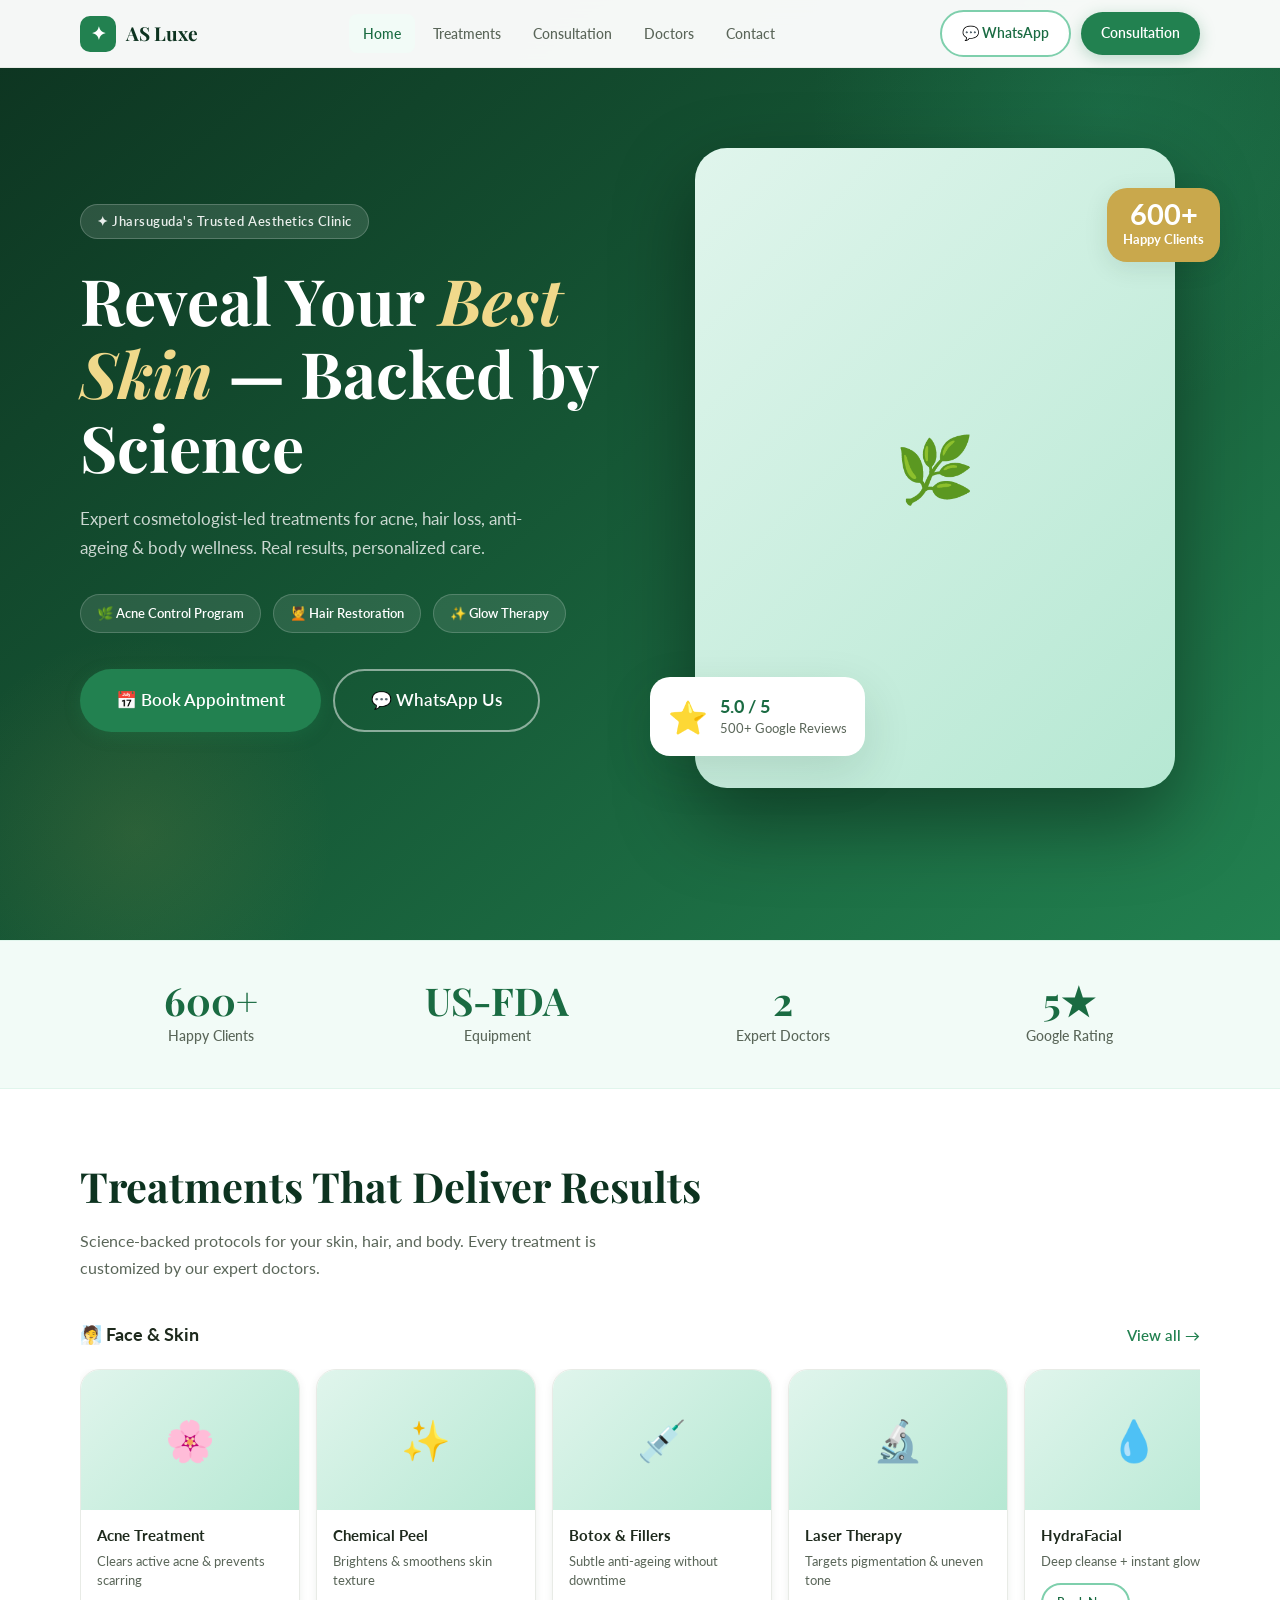
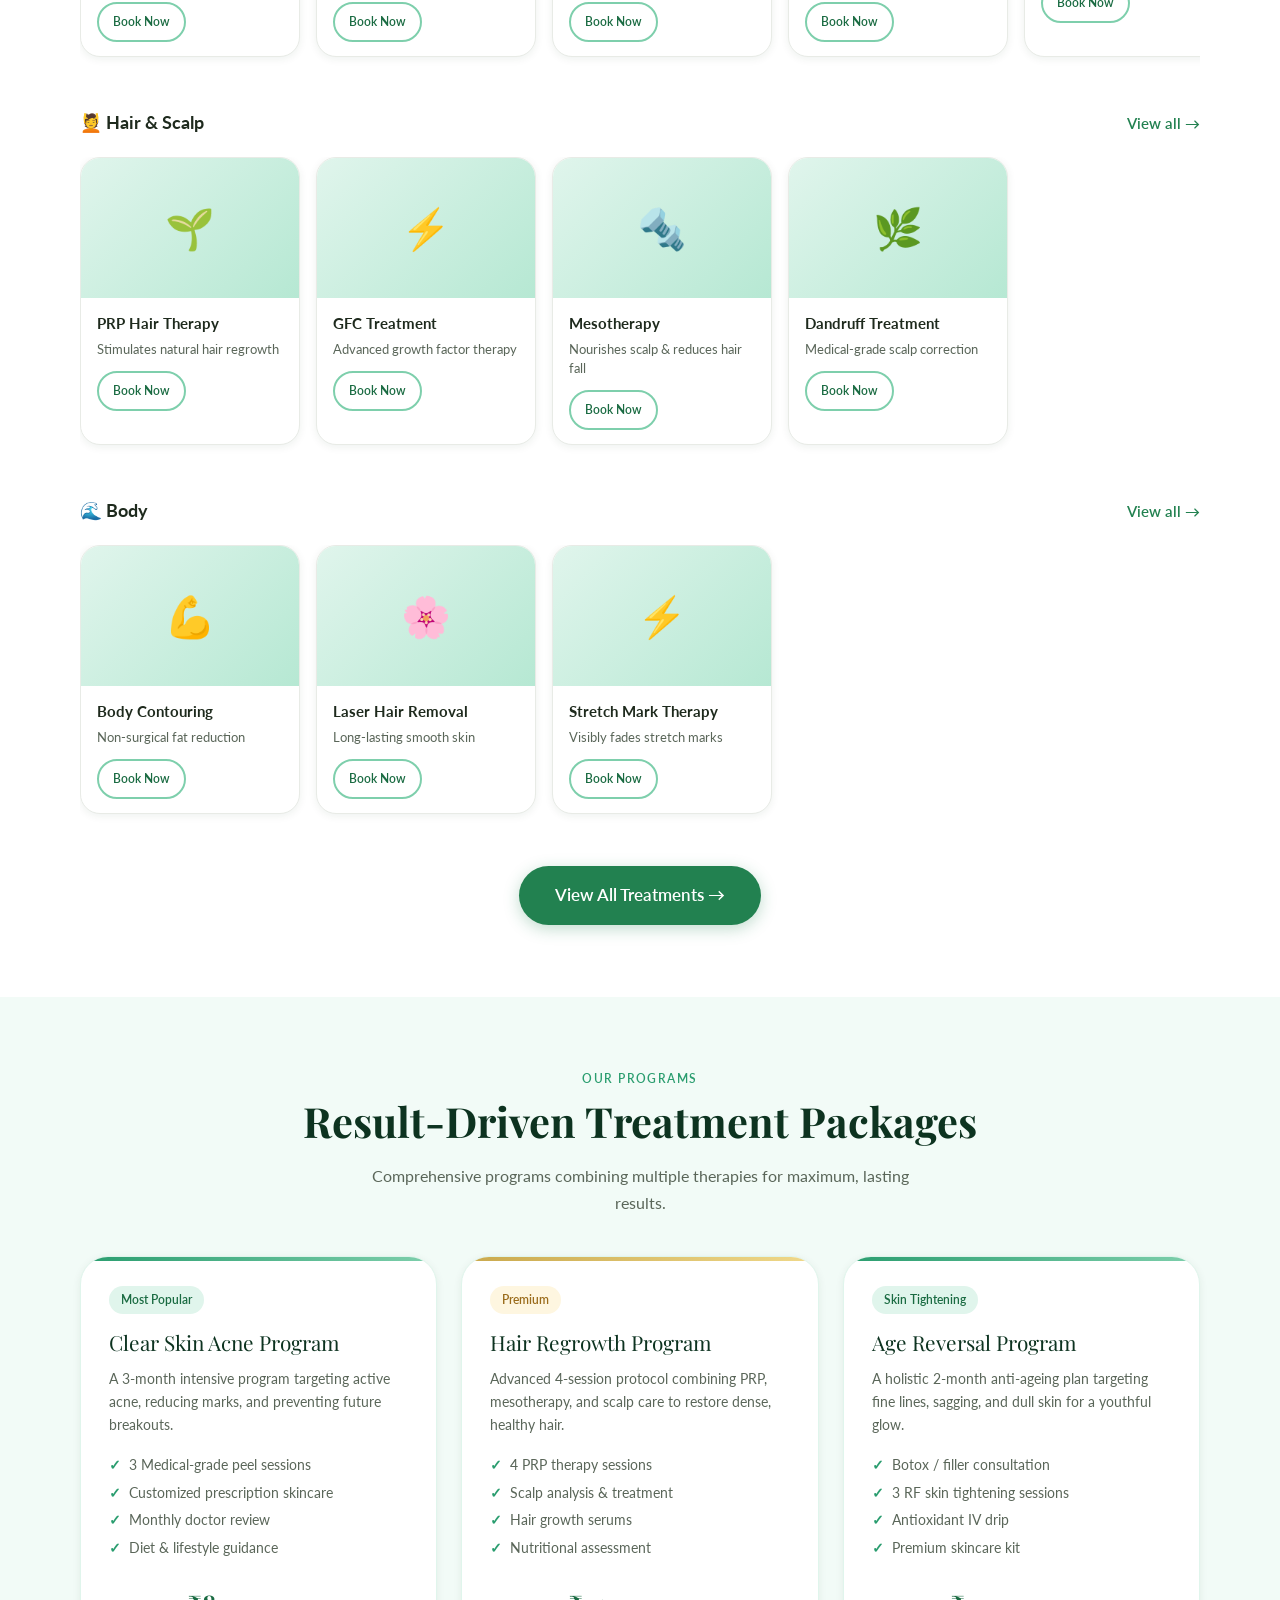
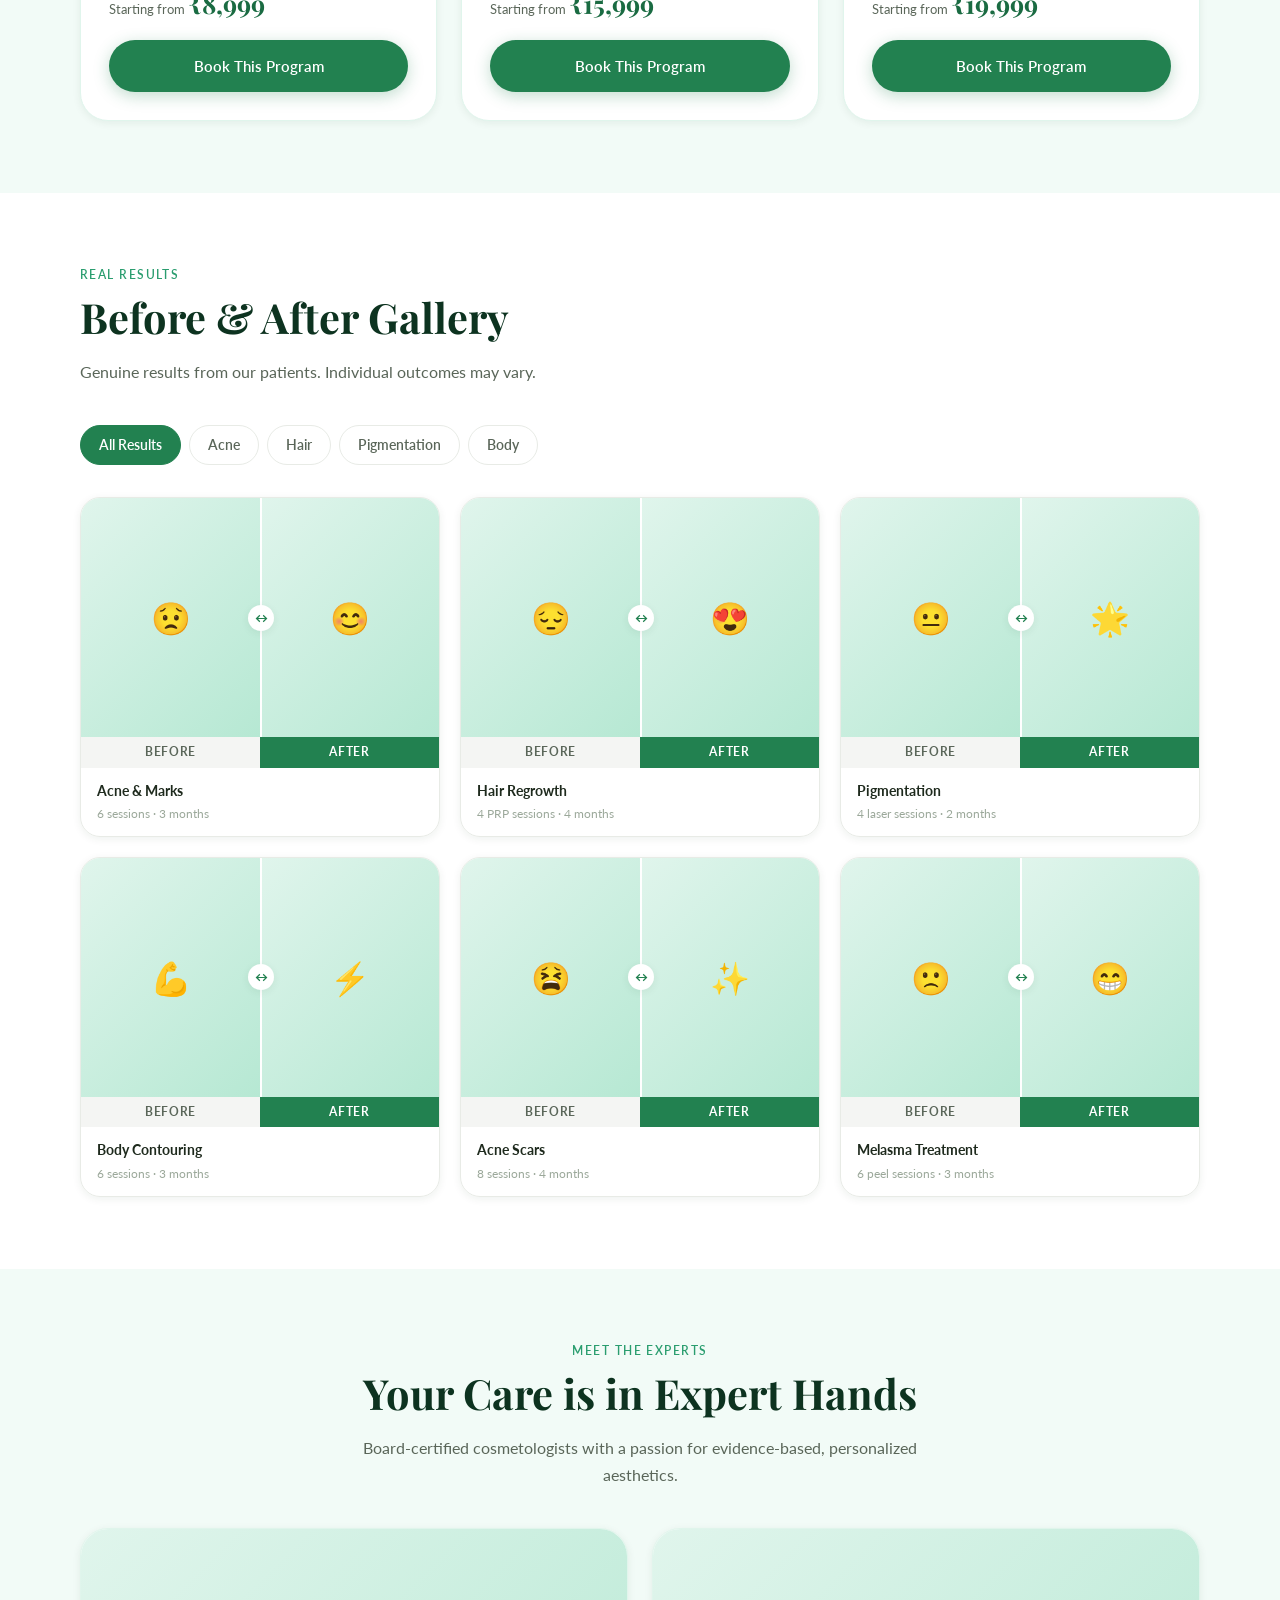
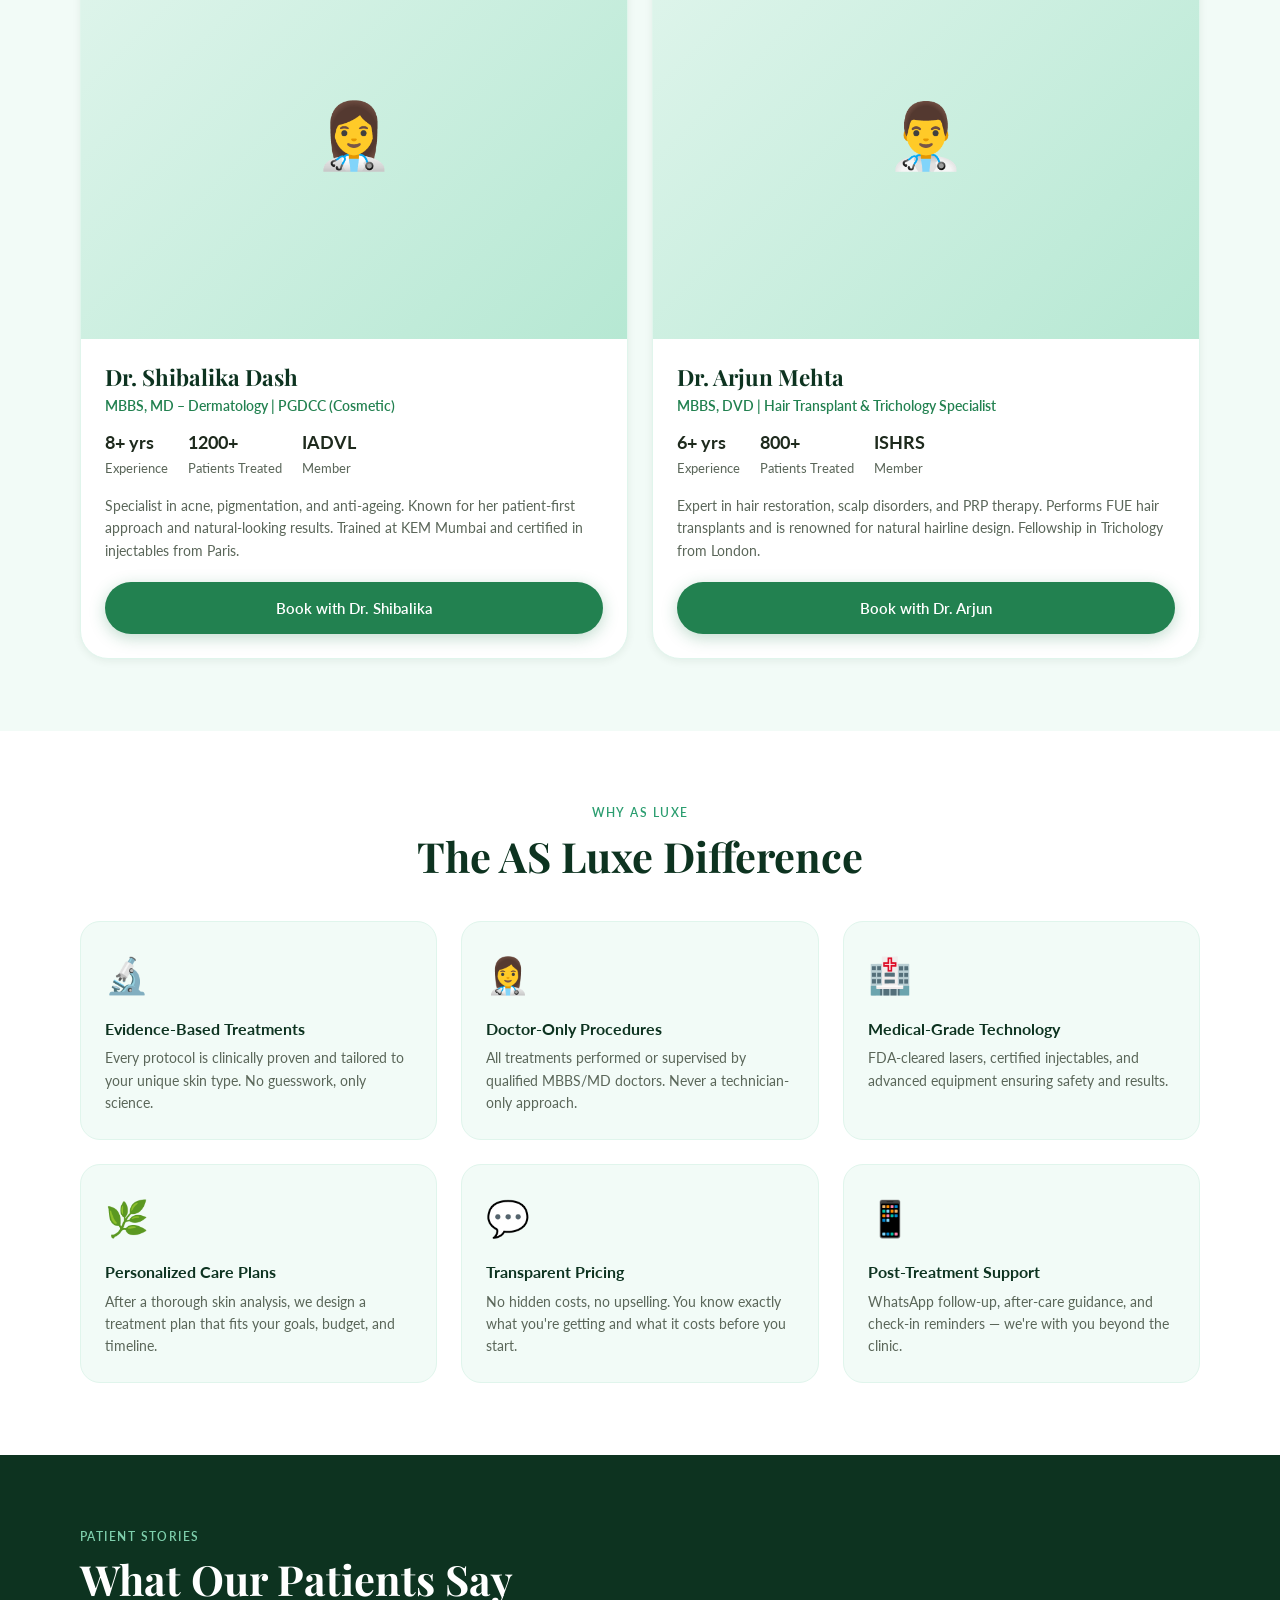
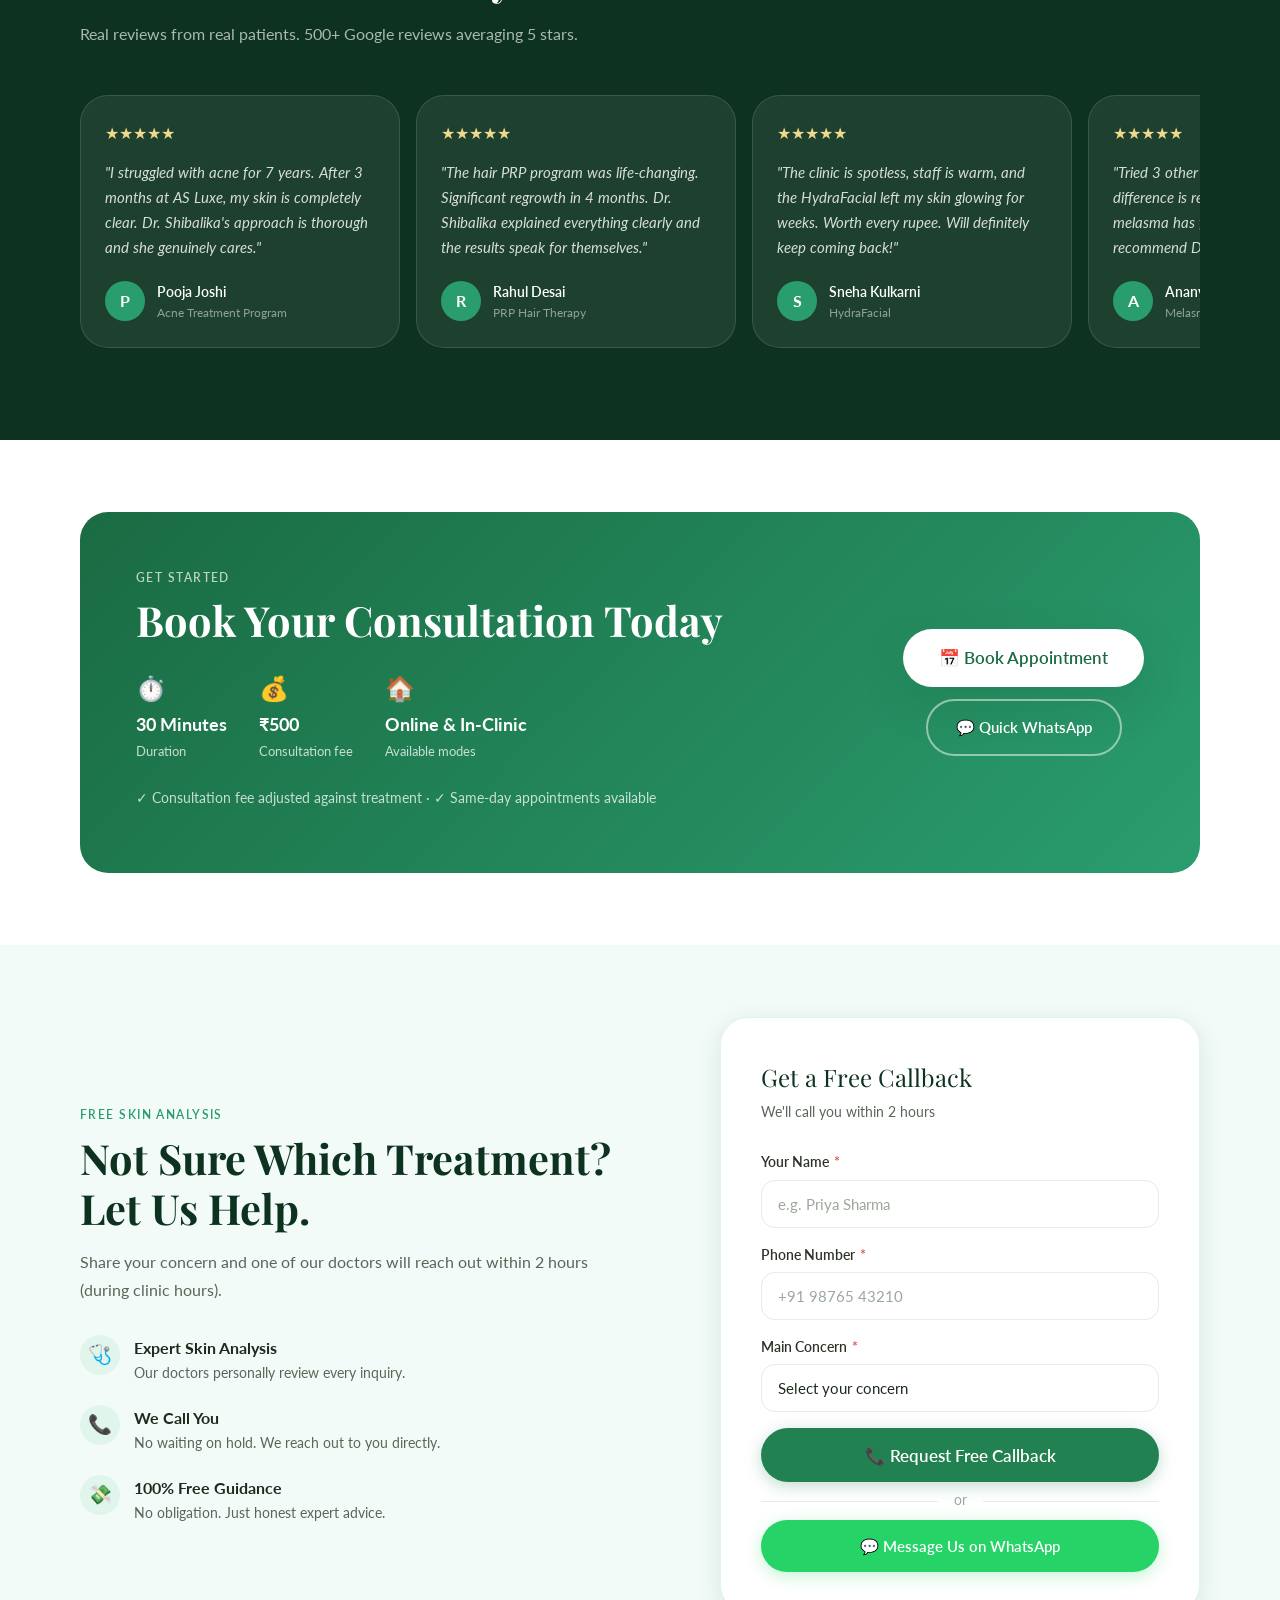
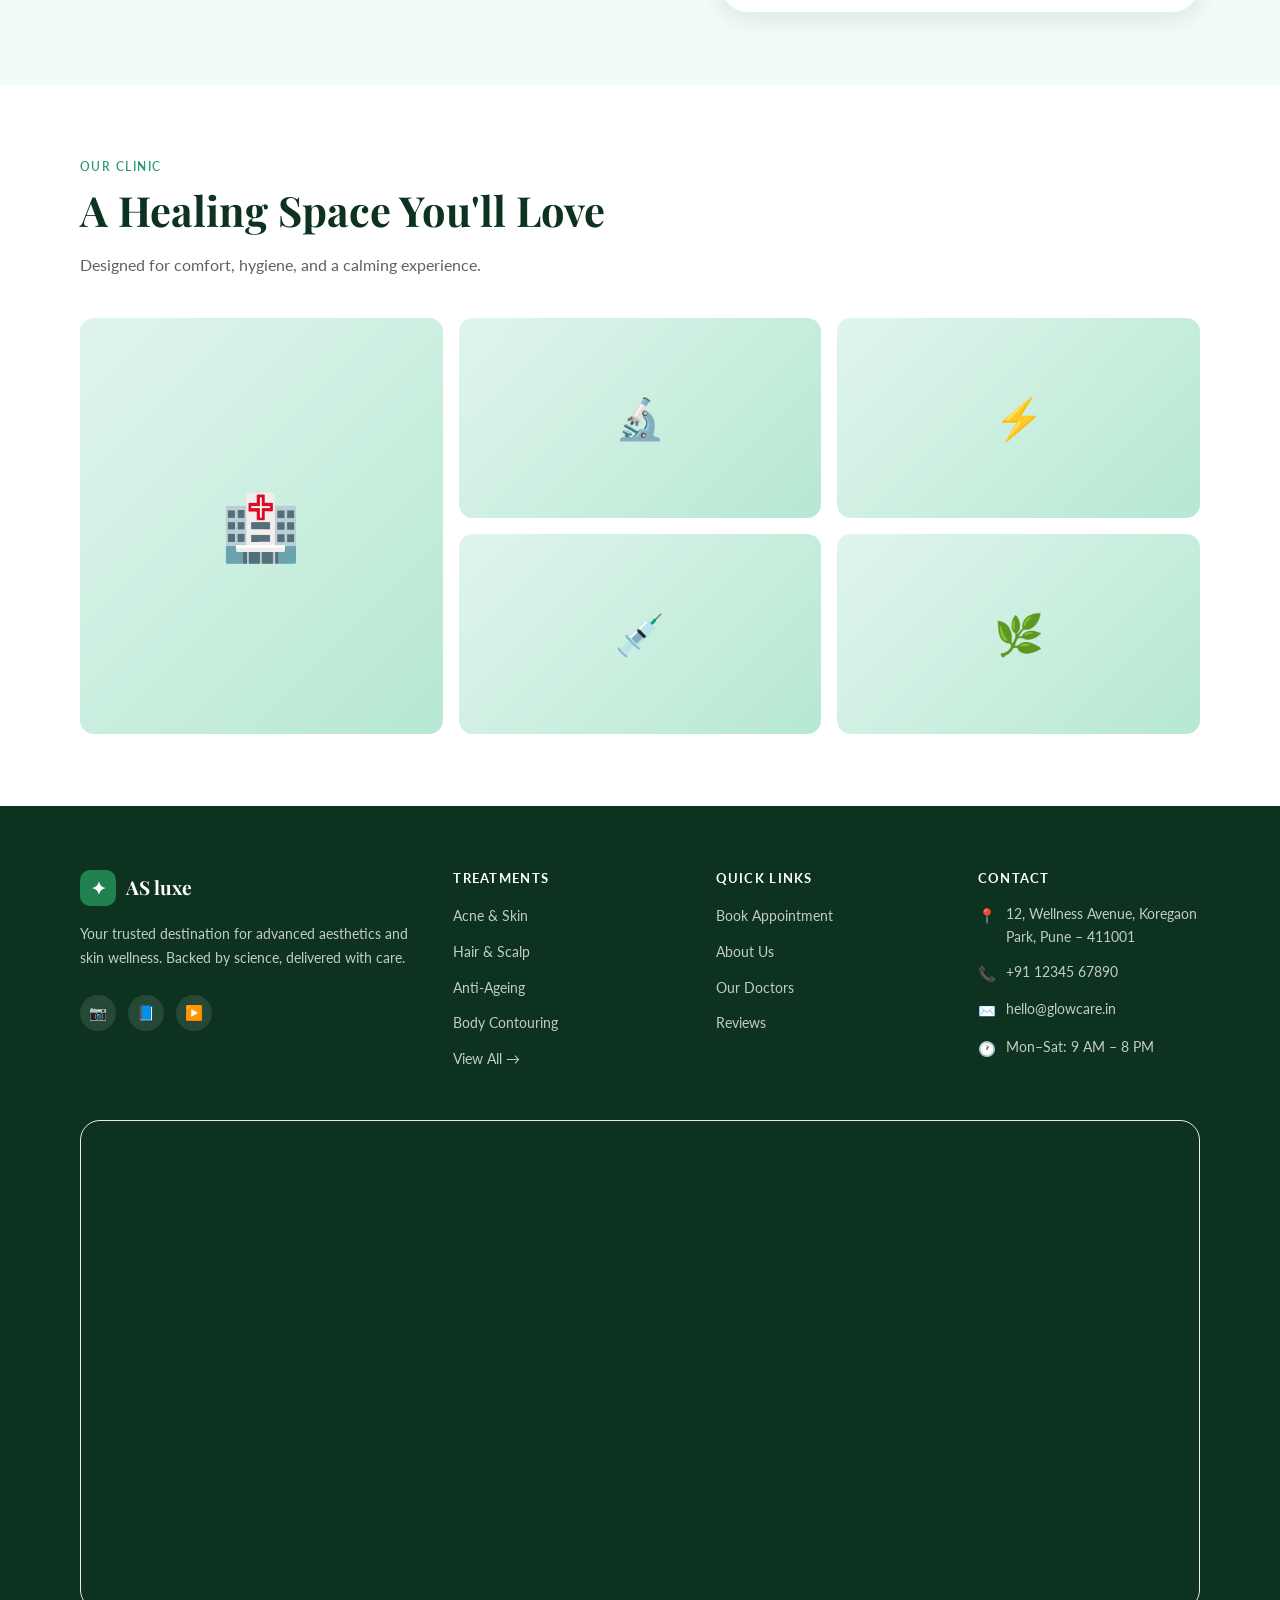
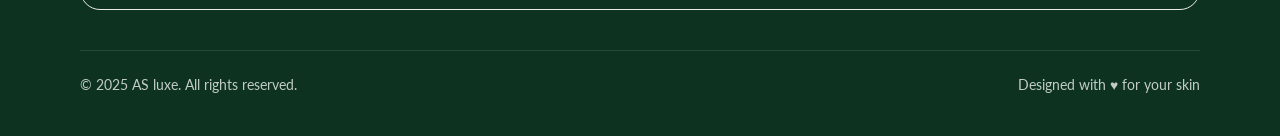
==== commit e074a860: "Add files via upload" ====
--- a/index.html
+++ b/index.html
@@ -1,11 +1,12 @@
 <!DOCTYPE html>
 <html lang="en">
 <head>
+  <link href="https://fonts.googleapis.com/css2?family=Playfair+Display:wght@500;600;700&family=Lato:wght@300;400;500;600&display=swap" rel="stylesheet">
   <meta charset="UTF-8" />
   <meta name="viewport" content="width=device-width, initial-scale=1.0" />
-  <title>AS Luxe – Advanced Skin & Hair Treatments in Jharsuguda</title>
-  <meta name="description" content="AS Luxe offers expert acne treatment, hair restoration, anti-ageing, and body contouring by experienced dermatologists in Jharsuguda. Book your consultation today." />
-  <link rel="stylesheet" href="style.css" />
+  <title>AS Luxe – Jharsuguda</title>
+  <meta name="description" content="AS Luxe offers expert acne treatment, hair restoration, anti-ageing, and body contouring by experienced cosmetologists in Jharsuguda. Book your consultation today." />
+  <link rel="stylesheet" href="style.css"/>
   <style>
     /* ===== HOME PAGE STYLES ===== */
 
@@ -540,9 +541,9 @@
       <div class="container">
         <div class="hero-inner">
           <div class="hero-content">
-            <div class="hero-tag">✦ Pune's Trusted Aesthetics Clinic</div>
+            <div class="hero-tag">✦ Jharsuguda's Trusted Aesthetics Clinic</div>
             <h1>Reveal Your <em>Best Skin</em> — Backed by Science</h1>
-            <p class="hero-sub">Expert dermatologist-led treatments for acne, hair loss, anti-ageing & body wellness. Real results, personalized care.</p>
+            <p class="hero-sub">Expert cosmetologist-led treatments for acne, hair loss, anti-ageing & body wellness. Real results, personalized care.</p>
             <div class="hero-highlights">
               <div class="hero-highlight">🌿 Acne Control Program</div>
               <div class="hero-highlight">💆 Hair Restoration</div>
@@ -558,12 +559,12 @@
             <div class="hero-badge">
               <div class="hero-badge-icon">⭐</div>
               <div class="hero-badge-text">
-                <strong>4.9 / 5.0</strong>
+                <strong>5.0 / 5</strong>
                 500+ Google Reviews
               </div>
             </div>
             <div class="hero-badge2">
-              <span class="num">2000+</span>
+              <span class="num">600+</span>
               Happy Clients
             </div>
           </div>
@@ -576,19 +577,19 @@
       <div class="container">
         <div class="trust-grid">
           <div class="trust-item animate">
-            <div class="trust-num">2000+</div>
+            <div class="trust-num">600+</div>
             <div class="trust-label">Happy Clients</div>
           </div>
           <div class="trust-item animate">
-            <div class="trust-num">8+</div>
-            <div class="trust-label">Years Experience</div>
+            <div class="trust-num">US-FDA</div>
+            <div class="trust-label">Equipment</div>
           </div>
           <div class="trust-item animate">
             <div class="trust-num">2</div>
             <div class="trust-label">Expert Doctors</div>
           </div>
           <div class="trust-item animate">
-            <div class="trust-num">4.9★</div>
+            <div class="trust-num">5★</div>
             <div class="trust-label">Google Rating</div>
           </div>
         </div>
@@ -599,7 +600,6 @@
     <section class="services-section" id="services">
       <div class="container">
         <div class="section-head">
-          <div class="section-label">What We Treat</div>
           <h2 class="section-title">Treatments That Deliver Results</h2>
           <p class="section-sub">Science-backed protocols for your skin, hair, and body. Every treatment is customized by our expert doctors.</p>
         </div>
@@ -750,7 +750,7 @@
             <div class="program-name">Clear Skin Acne Program</div>
             <p class="program-desc">A 3-month intensive program targeting active acne, reducing marks, and preventing future breakouts.</p>
             <ul class="program-includes">
-              <li>6 Medical-grade peel sessions</li>
+              <li>3 Medical-grade peel sessions</li>
               <li>Customized prescription skincare</li>
               <li>Monthly doctor review</li>
               <li>Diet & lifestyle guidance</li>
@@ -768,11 +768,11 @@
               <li>Hair growth serums</li>
               <li>Nutritional assessment</li>
             </ul>
-            <div class="program-price">Starting from <span>₹14,999</span></div>
+            <div class="program-price">Starting from <span>₹15,999</span></div>
             <a href="booking.html" class="btn btn-primary btn-full">Book This Program</a>
           </div>
           <div class="program-card animate">
-            <div class="program-tag"><span class="badge badge-green">Anti-Ageing</span></div>
+            <div class="program-tag"><span class="badge badge-green">Skin Tightening</span></div>
             <div class="program-name">Age Reversal Program</div>
             <p class="program-desc">A holistic 2-month anti-ageing plan targeting fine lines, sagging, and dull skin for a youthful glow.</p>
             <ul class="program-includes">
@@ -886,7 +886,7 @@
         <div class="section-head centered">
           <div class="section-label">Meet the Experts</div>
           <h2 class="section-title">Your Care is in Expert Hands</h2>
-          <p class="section-sub">Board-certified dermatologists with a passion for evidence-based, personalized aesthetics.</p>
+          <p class="section-sub">Board-certified cosmetologists with a passion for evidence-based, personalized aesthetics.</p>
         </div>
         <div class="grid-2">
           <div class="doctor-card animate">
@@ -969,7 +969,7 @@
         <div class="section-head">
           <div class="section-label">Patient Stories</div>
           <h2 class="section-title">What Our Patients Say</h2>
-          <p class="section-sub">Real reviews from real patients. 500+ Google reviews averaging 4.9 stars.</p>
+          <p class="section-sub">Real reviews from real patients. 500+ Google reviews averaging 5 stars.</p>
         </div>
         <div class="scroll-row testimonials-scroll">
           <div class="testimonial-card animate">
@@ -1166,60 +1166,6 @@
           <div class="gallery-item">
             <div class="gallery-img img-placeholder">🌿</div>
             <div class="gallery-item-overlay"><span class="gallery-item-label">Consultation Room</span></div>
-          </div>
-        </div>
-      </div>
-    </section>
-
-    <!-- ==================== FAQ ==================== -->
-    <section style="background:var(--green-50)" id="faq">
-      <div class="container">
-        <div class="section-head centered">
-          <div class="section-label">FAQ</div>
-          <h2 class="section-title">Common Questions</h2>
-        </div>
-        <div style="max-width:720px;margin:0 auto;">
-          <div class="accordion-item">
-            <button class="accordion-btn" aria-expanded="false">
-              How do I know which treatment is right for me?
-              <span class="accordion-icon" aria-hidden="true">+</span>
-            </button>
-            <div class="accordion-body">Every patient begins with a detailed skin analysis by our doctors. Based on your history, skin type, and goals, we design a completely customized plan. You can also book a free callback or chat with us on WhatsApp to get a preliminary recommendation.</div>
-          </div>
-          <div class="accordion-item">
-            <button class="accordion-btn" aria-expanded="false">
-              Are the treatments safe? Any side effects?
-              <span class="accordion-icon" aria-hidden="true">+</span>
-            </button>
-            <div class="accordion-body">All our treatments use clinically approved technology and certified products. Mild redness or sensitivity for 24–48 hours is normal for some procedures. Our doctors thoroughly explain risks and conduct patch tests when needed before any treatment begins.</div>
-          </div>
-          <div class="accordion-item">
-            <button class="accordion-btn" aria-expanded="false">
-              How many sessions will I need to see results?
-              <span class="accordion-icon" aria-hidden="true">+</span>
-            </button>
-            <div class="accordion-body">It depends on your concern and treatment type. For acne, 4–6 sessions typically show significant improvement. Hair PRP requires 3–4 sessions. Laser treatments often show results within 2–3 sessions. Your doctor will give a realistic timeline at the first consultation.</div>
-          </div>
-          <div class="accordion-item">
-            <button class="accordion-btn" aria-expanded="false">
-              Do you offer online consultations?
-              <span class="accordion-icon" aria-hidden="true">+</span>
-            </button>
-            <div class="accordion-body">Yes! We offer video consultations via WhatsApp or Google Meet. For skin concerns, you can share clear photos of the affected area and our doctor will analyze them and provide a detailed recommendation. Prescription can be e-mailed within a few hours.</div>
-          </div>
-          <div class="accordion-item">
-            <button class="accordion-btn" aria-expanded="false">
-              What is the consultation fee and is it refundable?
-              <span class="accordion-icon" aria-hidden="true">+</span>
-            </button>
-            <div class="accordion-body">The consultation fee is ₹500. If you proceed with any treatment or package at the clinic, this fee is adjusted against your treatment cost. Online consultation is ₹300.</div>
-          </div>
-          <div class="accordion-item">
-            <button class="accordion-btn" aria-expanded="false">
-              Can I cancel or reschedule my appointment?
-              <span class="accordion-icon" aria-hidden="true">+</span>
-            </button>
-            <div class="accordion-body">Absolutely. Please inform us at least 4 hours before your scheduled time via WhatsApp or call. We'll reschedule at your convenience. Cancellations within 2 hours of appointment may not be eligible for a fee refund.</div>
           </div>
         </div>
       </div>
--- a/style.css
+++ b/style.css
@@ -51,7 +51,7 @@
 *, *::before, *::after { box-sizing: border-box; margin: 0; padding: 0; }
 html { scroll-behavior: smooth; font-size: 16px; -webkit-text-size-adjust: 100%; }
 body {
-  font-family: 'DM Sans', sans-serif;
+  font-family: 'Lato', sans-serif;
   color: var(--text);
   background: var(--white);
   line-height: 1.6;
@@ -140,6 +140,9 @@
   background: #25D366;
   color: var(--white);
   box-shadow: 0 4px 16px rgba(37,211,102,0.28);
+  display: flex;
+  align-items: center;
+  gap: 6px;
 }
 .btn-whatsapp:hover { background: #1fba59; transform: translateY(-1px); }
 .btn-outline-white {
@@ -267,26 +270,27 @@
 
 /* ---- Bottom Mobile Bar ---- */
 .mobile-bar {
+  height: 56px;
   display: none;
   position: fixed;
   bottom: 0; left: 0; right: 0;
   z-index: 950;
-  background: white;
+  background: #fff;
   border-top: 1px solid var(--gray-200);
-  padding: 10px 16px;
+  padding: 6px 8px;
   padding-bottom: calc(10px + env(safe-area-inset-bottom));
   grid-template-columns: 1fr 1fr 1fr;
   gap: 8px;
-  box-shadow: 0 -4px 20px rgba(0,0,0,0.08);
+  box-shadow: 0 -2px 8px rgba(0,0,0,0.08);
 }
 .mobile-bar-btn {
   display: flex;
   flex-direction: column;
   align-items: center;
   gap: 4px;
-  padding: 8px;
-  border-radius: var(--radius-md);
-  font-size: 0.7rem;
+  padding: 8px 10px;
+  border-radius: 10px;
+  font-size: 13px;
   font-weight: 600;
   transition: all var(--transition);
   text-decoration: none;
@@ -403,47 +407,6 @@
   margin-bottom: 12px;
 }
 .footer-contact-item .fi { color: var(--green-300); flex-shrink: 0; margin-top: 2px; }
-
-/* ---- Accordion ---- */
-.accordion-item {
-  border-bottom: 1px solid var(--gray-200);
-}
-.accordion-btn {
-  width: 100%;
-  display: flex;
-  align-items: center;
-  justify-content: space-between;
-  padding: 20px 0;
-  font-size: 0.98rem;
-  font-weight: 600;
-  color: var(--text);
-  background: none;
-  border: none;
-  cursor: pointer;
-  text-align: left;
-  gap: 16px;
-  transition: color var(--transition);
-}
-.accordion-btn:hover { color: var(--green-700); }
-.accordion-icon {
-  flex-shrink: 0;
-  width: 28px; height: 28px;
-  background: var(--green-100);
-  border-radius: 50%;
-  display: flex; align-items: center; justify-content: center;
-  font-size: 1rem;
-  color: var(--green-600);
-  transition: all var(--transition);
-}
-.accordion-item.open .accordion-icon { background: var(--green-600); color: white; transform: rotate(45deg); }
-.accordion-body {
-  display: none;
-  padding-bottom: 20px;
-  font-size: 0.93rem;
-  color: var(--gray-600);
-  line-height: 1.7;
-}
-.accordion-item.open .accordion-body { display: block; }
 
 /* ---- Forms ---- */
 .form-group { display: flex; flex-direction: column; gap: 6px; }
@@ -563,6 +526,14 @@
   .grid-2, .grid-3, .grid-4 { grid-template-columns: 1fr; }
   .form-grid { grid-template-columns: 1fr; }
   .section-title { font-size: clamp(1.5rem, 6vw, 2rem); }
+  
+  .animate {
+    opacity: 1 !important;
+    transform: none !important; }
+
+  .animate.visible {
+    opacity: 1 !important;
+    transform: none !important; }
 }
 
 /* Image placeholder style */
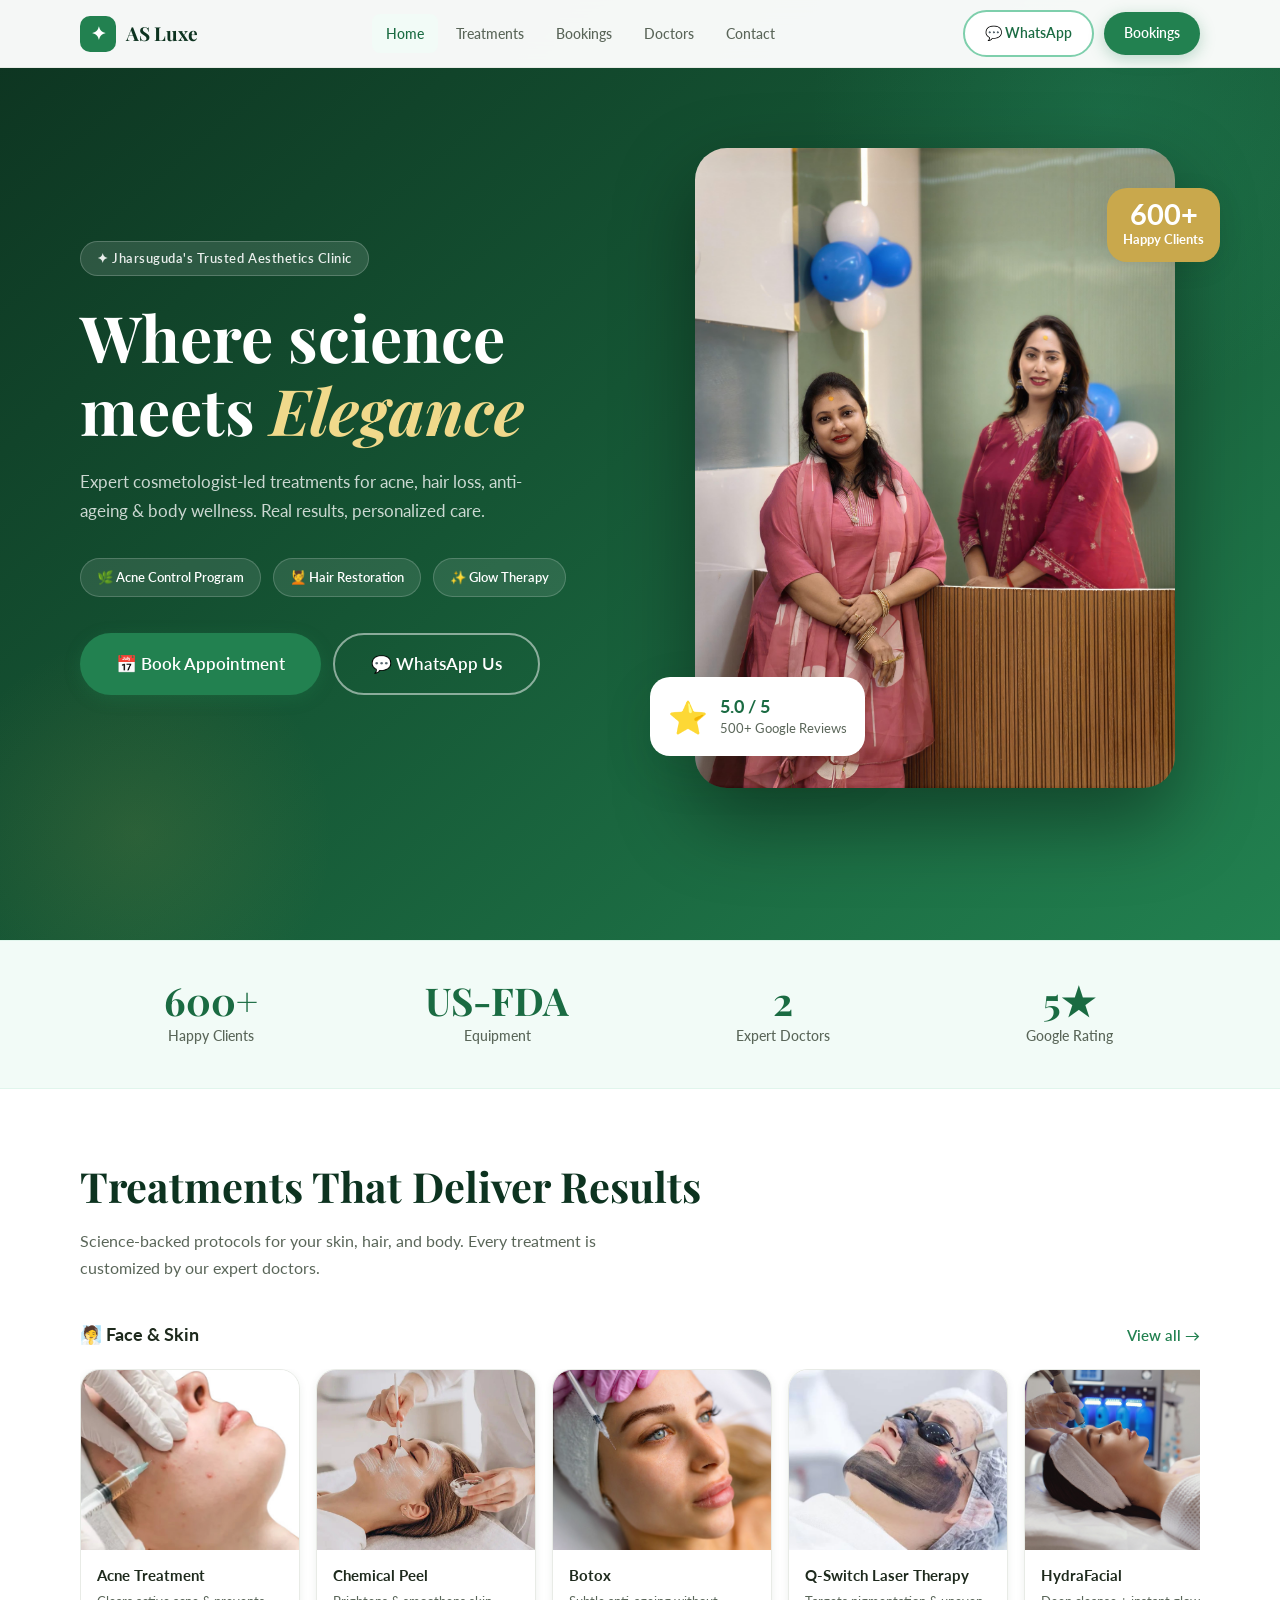
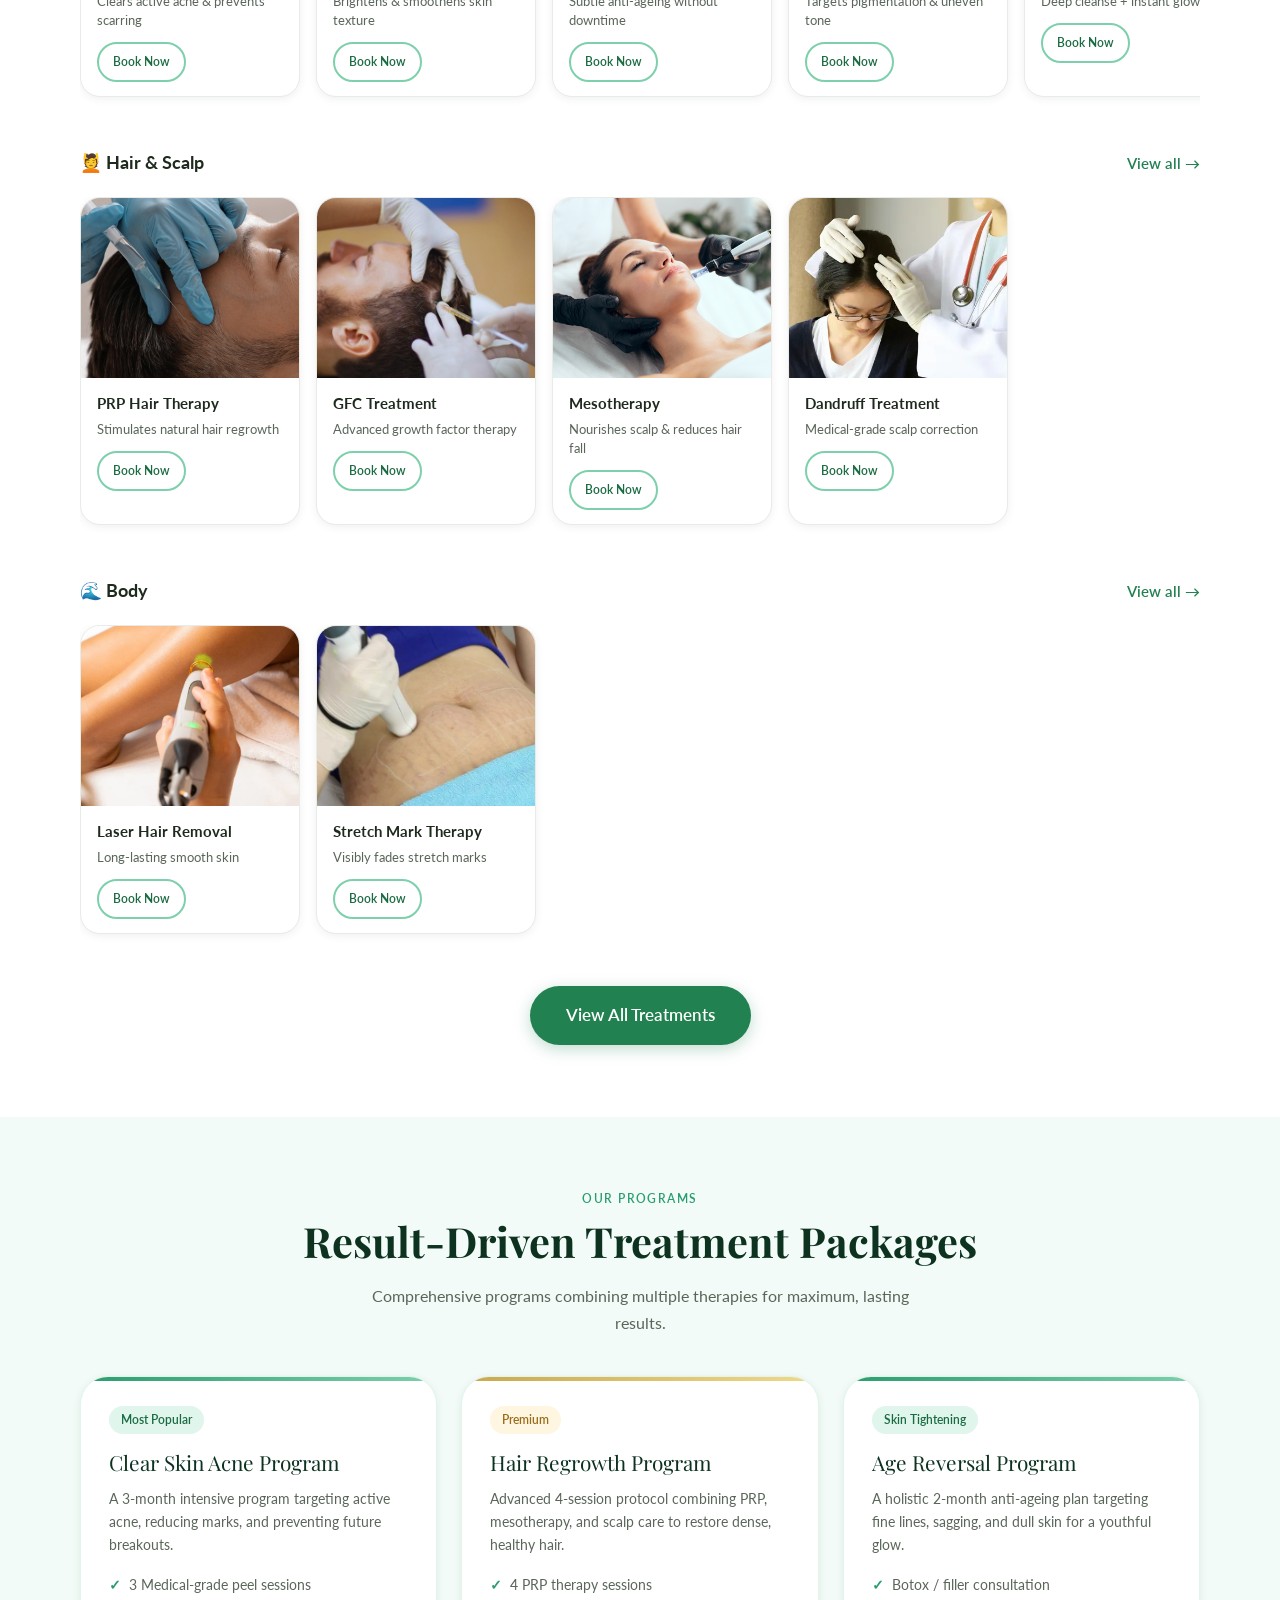
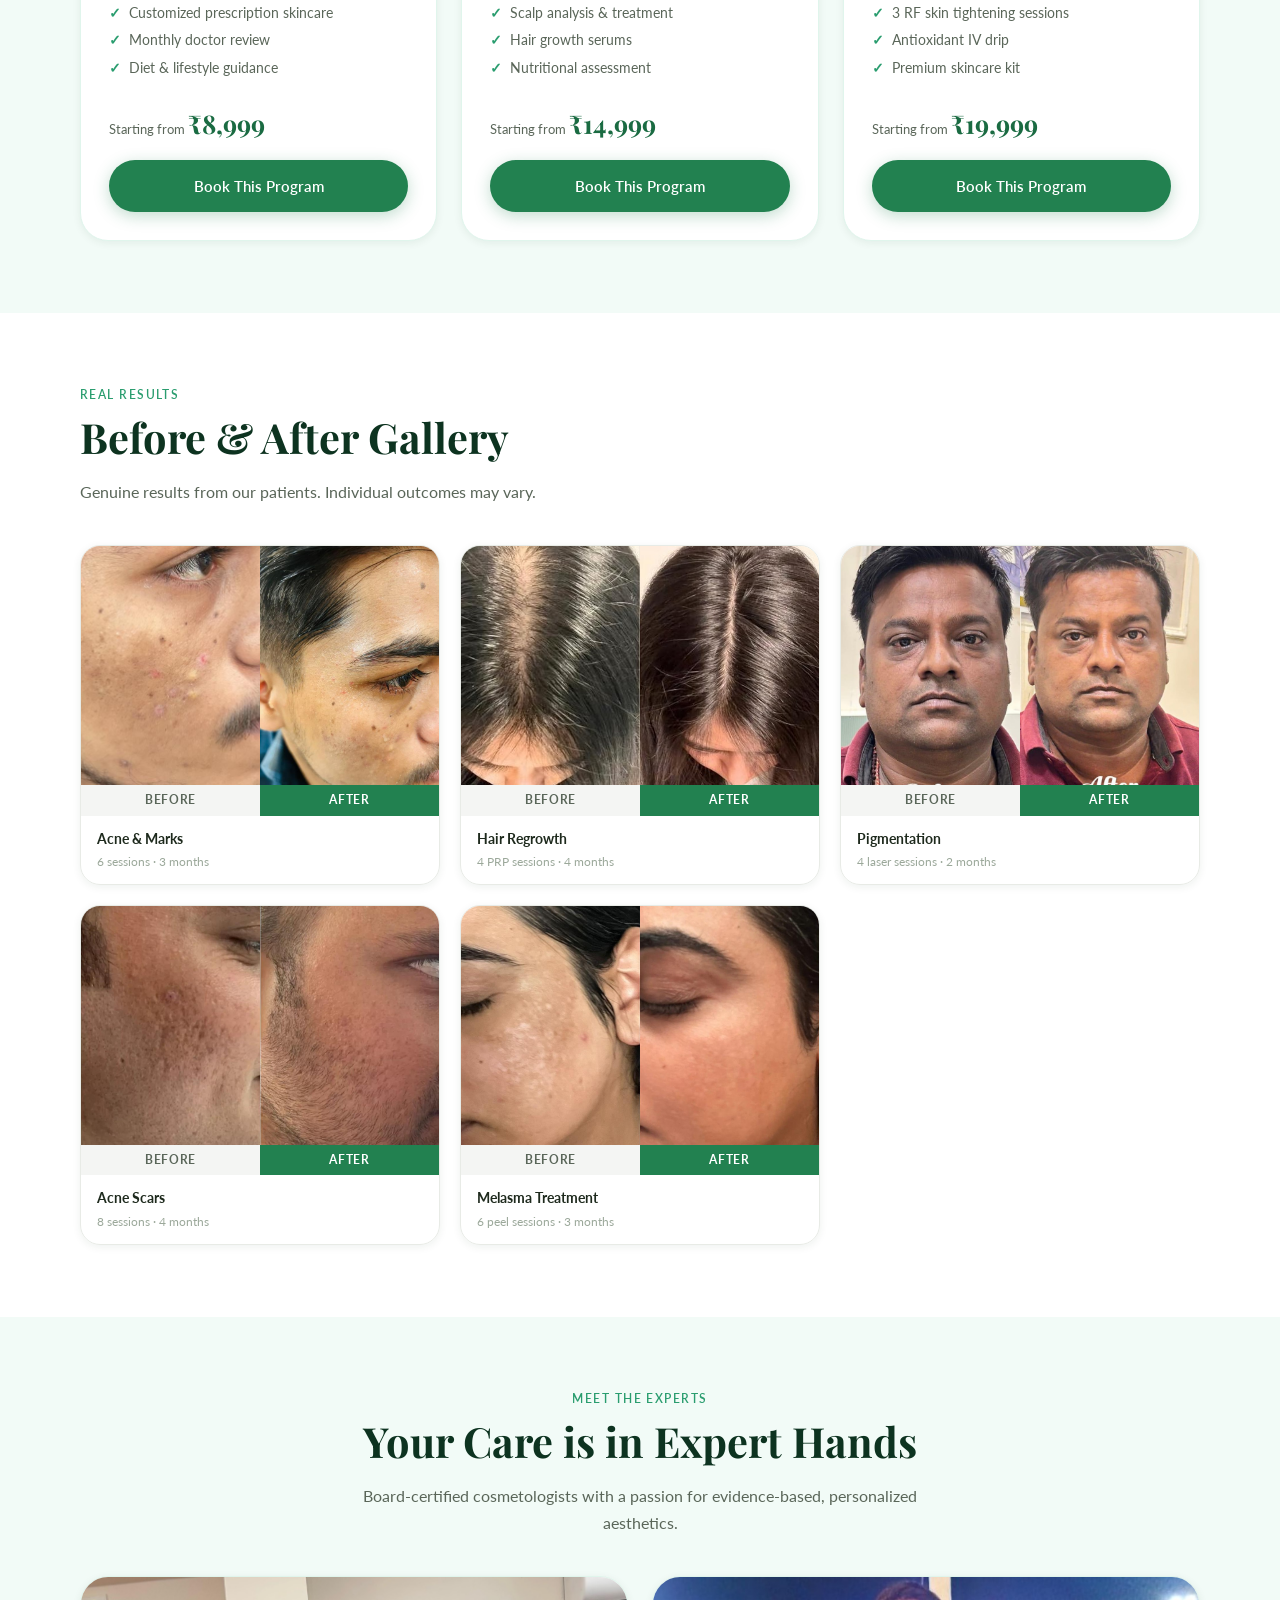
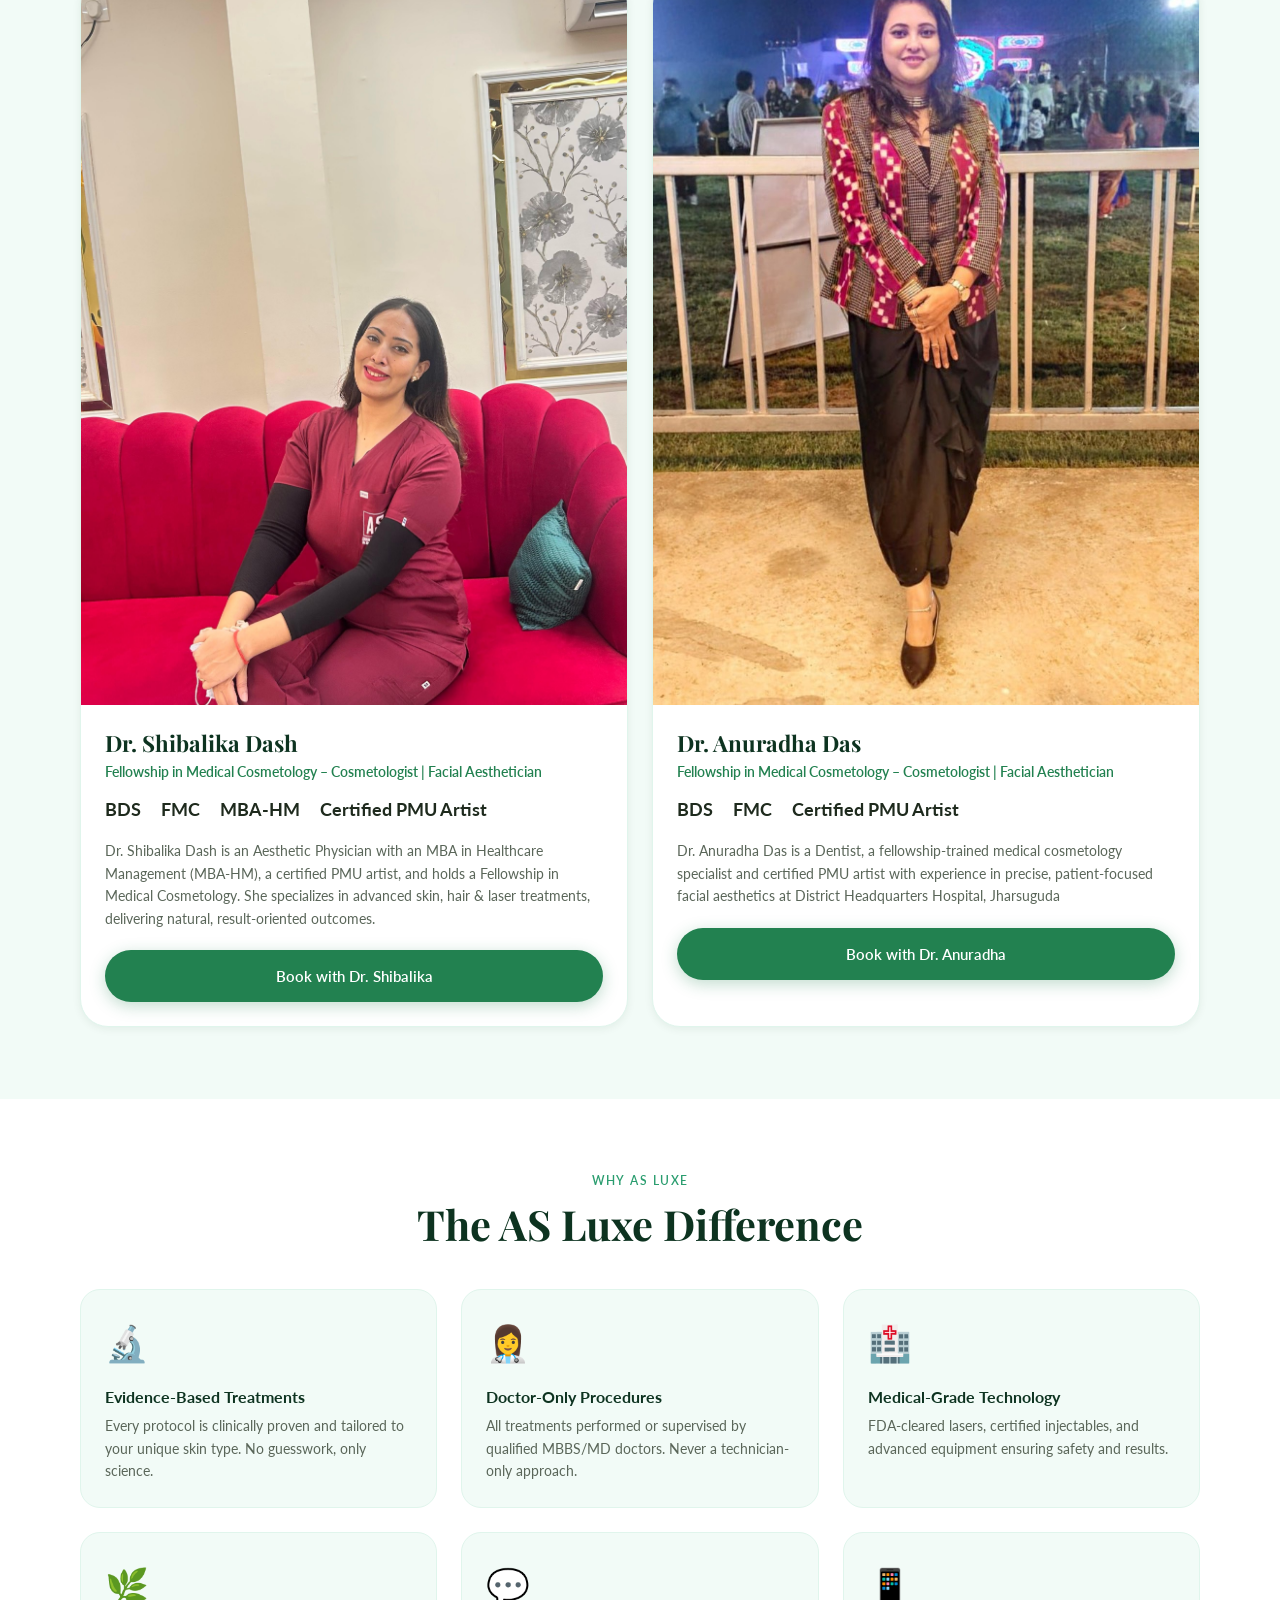
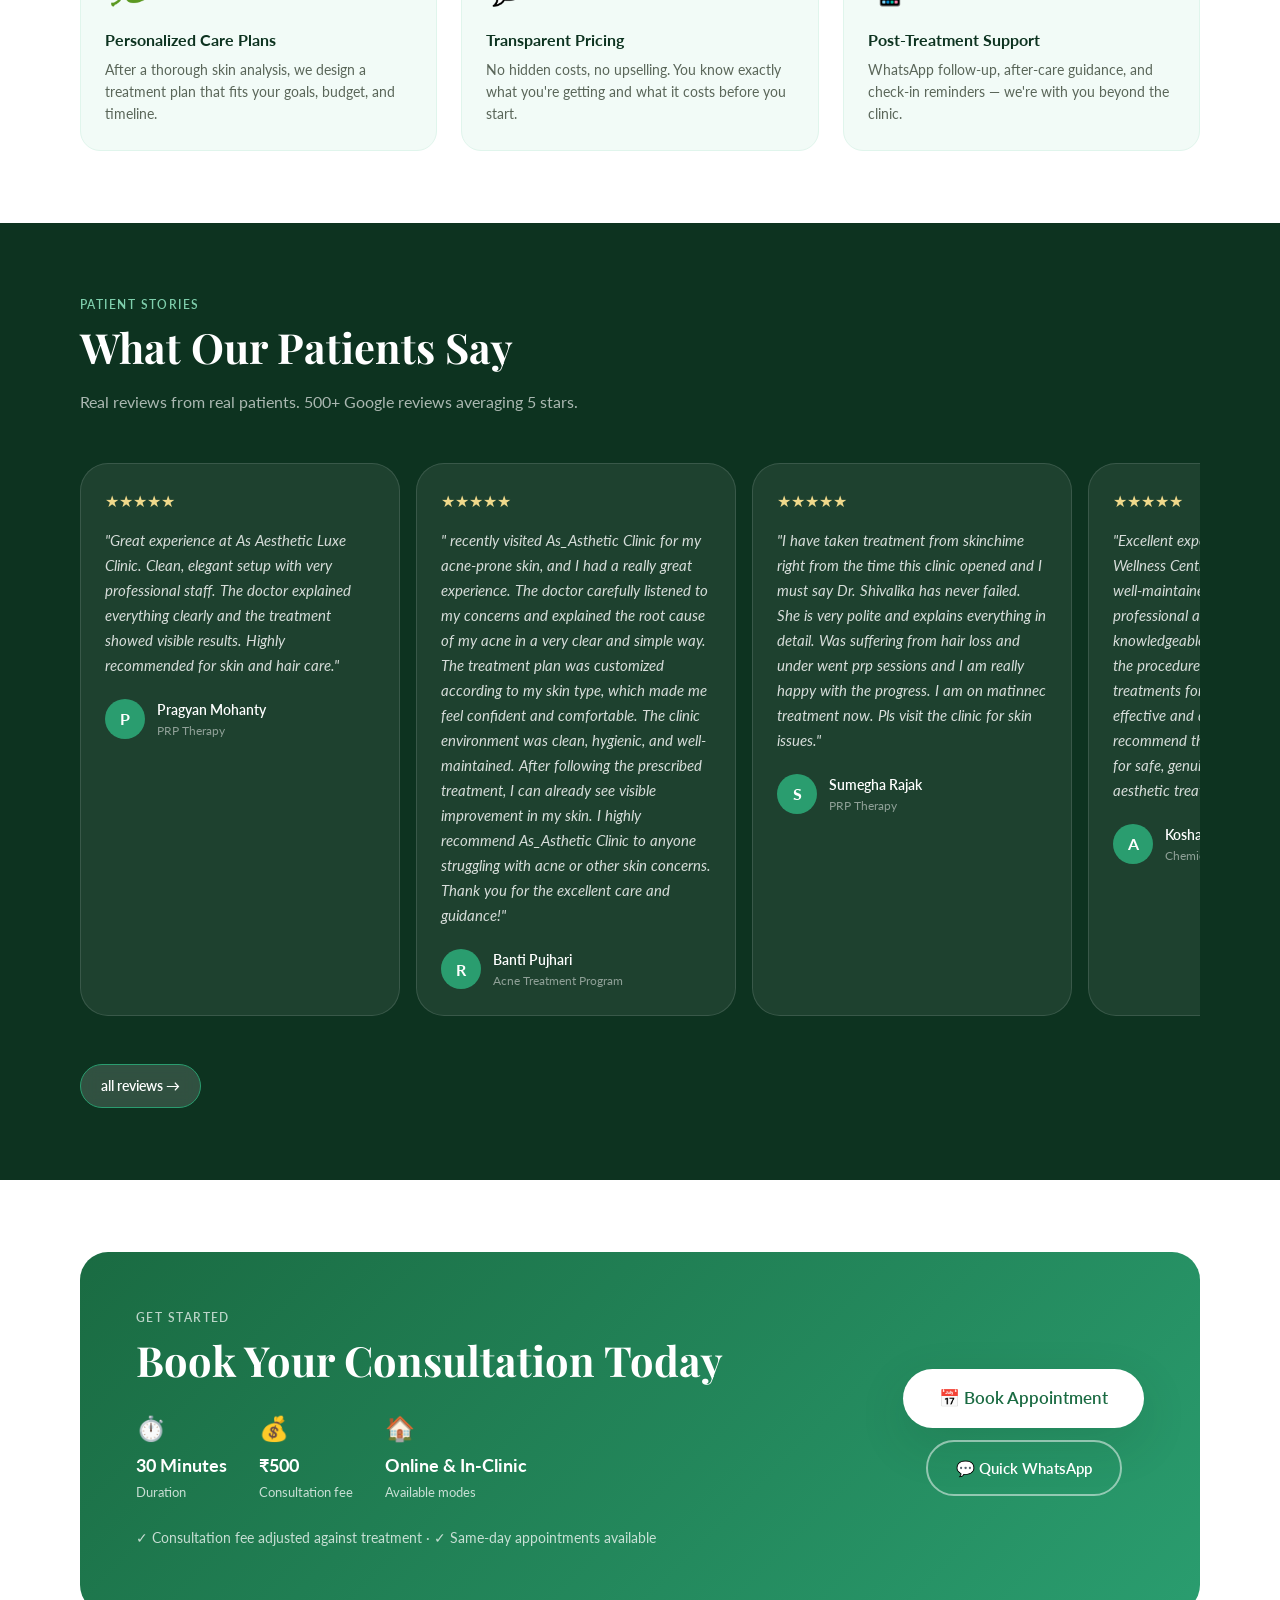
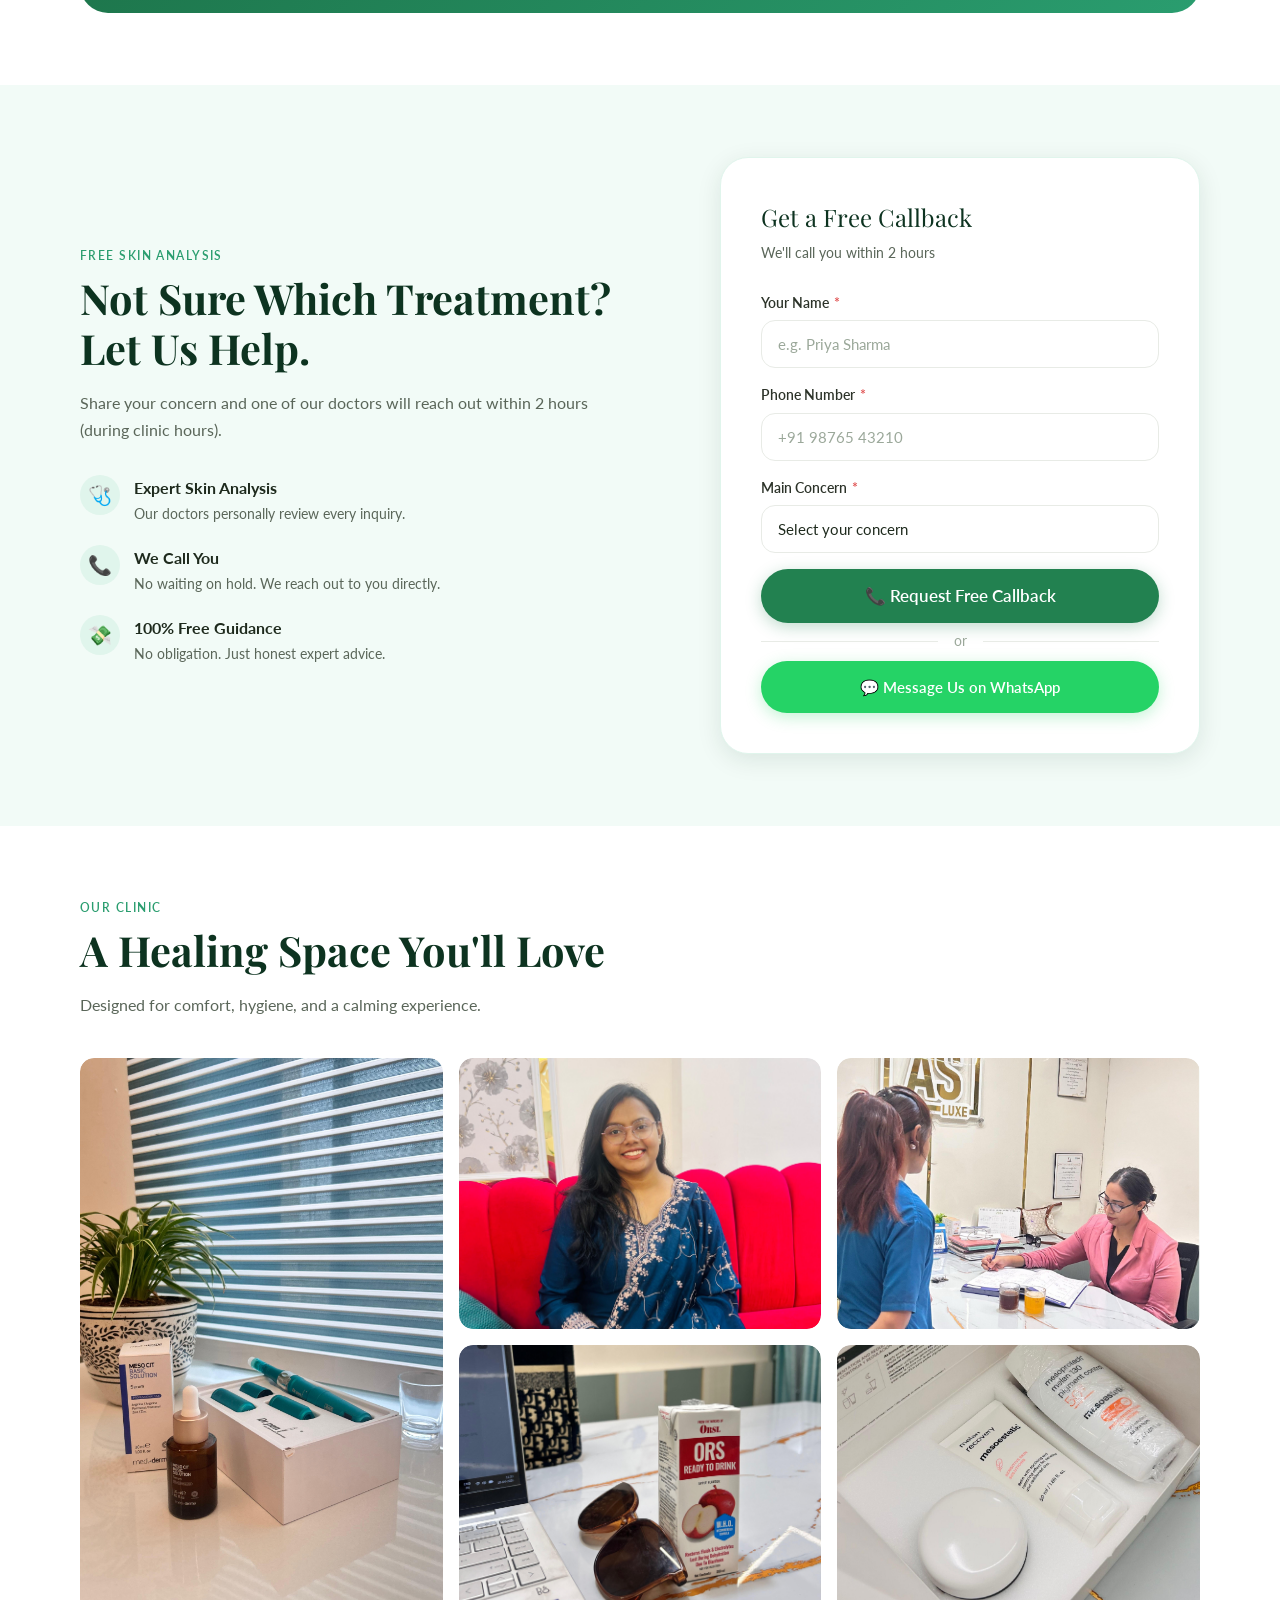
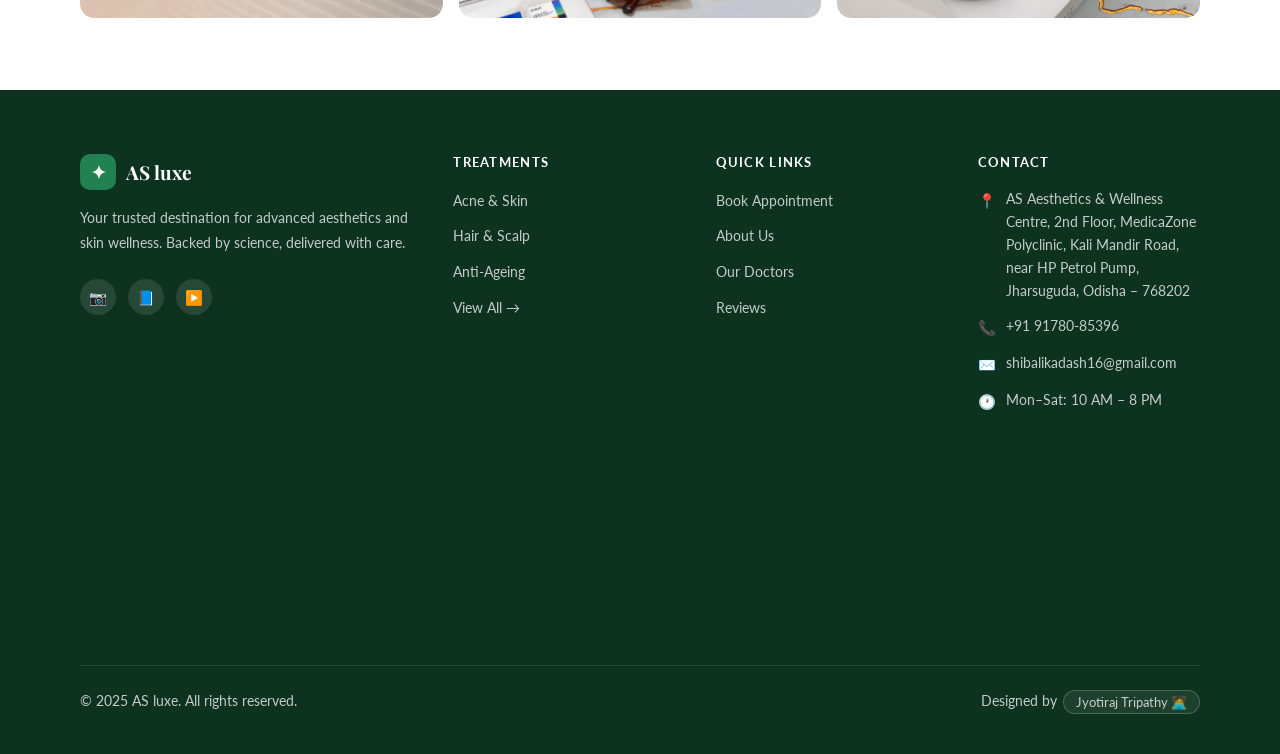
==== commit 3bdc659c: "fresh website files, no errors" ====
--- a/index.html
+++ b/index.html
@@ -1,1225 +1,1928 @@
-<!DOCTYPE html>
+<!doctype html>
 <html lang="en">
-<head>
-  <link href="https://fonts.googleapis.com/css2?family=Playfair+Display:wght@500;600;700&family=Lato:wght@300;400;500;600&display=swap" rel="stylesheet">
-  <meta charset="UTF-8" />
-  <meta name="viewport" content="width=device-width, initial-scale=1.0" />
-  <title>AS Luxe – Jharsuguda</title>
-  <meta name="description" content="AS Luxe offers expert acne treatment, hair restoration, anti-ageing, and body contouring by experienced cosmetologists in Jharsuguda. Book your consultation today." />
-  <link rel="stylesheet" href="style.css"/>
-  <style>
-    /* ===== HOME PAGE STYLES ===== */
-
-    /* Hero */
-    .hero {
-      min-height: 100svh;
-      background: linear-gradient(140deg, var(--green-900) 0%, var(--green-800) 45%, var(--green-600) 100%);
-      display: flex;
-      align-items: center;
-      padding-top: var(--header-h);
-      position: relative;
-      overflow: hidden;
-    }
-    .hero::before {
-      content: '';
-      position: absolute;
-      top: -20%; right: -10%;
-      width: 600px; height: 600px;
-      border-radius: 50%;
-      background: radial-gradient(circle, rgba(42,157,111,0.25) 0%, transparent 70%);
-      pointer-events: none;
-    }
-    .hero::after {
-      content: '';
-      position: absolute;
-      bottom: -10%; left: -5%;
-      width: 400px; height: 400px;
-      border-radius: 50%;
-      background: radial-gradient(circle, rgba(201,168,76,0.12) 0%, transparent 70%);
-      pointer-events: none;
-    }
-    .hero-inner {
-      display: grid;
-      grid-template-columns: 1fr 1fr;
-      align-items: center;
-      gap: 60px;
-      position: relative;
-      z-index: 1;
-      padding: 80px 0;
-    }
-    .hero-tag {
-      display: inline-flex; align-items: center; gap: 8px;
-      background: rgba(255,255,255,0.12);
-      border: 1px solid rgba(255,255,255,0.2);
-      border-radius: var(--radius-full);
-      padding: 6px 16px;
-      font-size: 0.82rem;
+  <head>
+    <link
+      href="https://fonts.googleapis.com/css2?family=Playfair+Display:wght@500;600;700&family=Lato:wght@300;400;500;600&display=swap"
+      rel="stylesheet"
+    />
+    <meta charset="UTF-8" />
+    <meta name="viewport" content="width=device-width, initial-scale=1.0" />
+    <title>AS Luxe – Jharsuguda</title>
+    <meta
+      name="description"
+      content="AS Luxe offers expert acne treatment, hair restoration, anti-ageing, and body contouring by experienced cosmetologists in Jharsuguda. Book your consultation today."
+    />
+    <link rel="stylesheet" href="style.css" />
+    <style>
+      /* ===== HOME PAGE STYLES ===== */
+
+      /* Hero */
+      .hero {
+        min-height: 100svh;
+        background: linear-gradient(
+          140deg,
+          var(--green-900) 0%,
+          var(--green-800) 45%,
+          var(--green-600) 100%
+        );
+        display: flex;
+        align-items: center;
+        padding-top: var(--header-h);
+        position: relative;
+        overflow: hidden;
+      }
+      .hero::before {
+        content: "";
+        position: absolute;
+        top: -20%;
+        right: -10%;
+        width: 600px;
+        height: 600px;
+        border-radius: 50%;
+        background: radial-gradient(
+          circle,
+          rgba(42, 157, 111, 0.25) 0%,
+          transparent 70%
+        );
+        pointer-events: none;
+      }
+      .hero::after {
+        content: "";
+        position: absolute;
+        bottom: -10%;
+        left: -5%;
+        width: 400px;
+        height: 400px;
+        border-radius: 50%;
+        background: radial-gradient(
+          circle,
+          rgba(201, 168, 76, 0.12) 0%,
+          transparent 70%
+        );
+        pointer-events: none;
+      }
+      .hero-inner {
+        display: grid;
+        grid-template-columns: 1fr 1fr;
+        align-items: center;
+        gap: 60px;
+        position: relative;
+        z-index: 1;
+        padding: 80px 0;
+      }
+      .hero-tag {
+        display: inline-flex;
+        align-items: center;
+        gap: 8px;
+        background: rgba(255, 255, 255, 0.12);
+        border: 1px solid rgba(255, 255, 255, 0.2);
+        border-radius: var(--radius-full);
+        padding: 6px 16px;
+        font-size: 0.82rem;
+        font-weight: 600;
+        color: rgba(255, 255, 255, 0.9);
+        margin-bottom: 24px;
+        letter-spacing: 0.04em;
+      }
+      .hero h1 {
+        font-size: clamp(2.4rem, 5.5vw, 4rem);
+        color: white;
+        line-height: 1.15;
+        margin-bottom: 20px;
+      }
+      .hero h1 em {
+        font-style: italic;
+        color: var(--gold-light);
+      }
+      .hero-sub {
+        font-size: 1.08rem;
+        color: rgba(255, 255, 255, 0.78);
+        line-height: 1.7;
+        margin-bottom: 32px;
+        max-width: 480px;
+      }
+      .hero-highlights {
+        display: flex;
+        gap: 12px;
+        flex-wrap: wrap;
+        margin-bottom: 36px;
+      }
+      .hero-highlight {
+        background: rgba(255, 255, 255, 0.1);
+        border: 1px solid rgba(255, 255, 255, 0.18);
+        border-radius: var(--radius-full);
+        padding: 8px 16px;
+        font-size: 0.82rem;
+        font-weight: 600;
+        color: white;
+        display: flex;
+        align-items: center;
+        gap: 6px;
+      }
+      .hero-ctas {
+        display: flex;
+        gap: 12px;
+        flex-wrap: wrap;
+      }
+      .hero-image-wrap {
+        position: relative;
+        display: flex;
+        justify-content: center;
+        align-items: center;
+      }
+      .hero-img-main {
+        width: 100%;
+        max-width: 480px;
+        aspect-ratio: 3/4;
+        object-fit: cover;
+        border-radius: 32px;
+        box-shadow: 0 32px 80px rgba(0, 0, 0, 0.4);
+      }
+      .hero-img-main.img-placeholder {
+        font-size: 4rem;
+      }
+      .hero-badge {
+        position: absolute;
+        bottom: 32px;
+        left: -20px;
+        background: white;
+        border-radius: var(--radius-lg);
+        padding: 14px 18px;
+        box-shadow: var(--shadow-lg);
+        display: flex;
+        align-items: center;
+        gap: 12px;
+        min-width: 180px;
+      }
+      .hero-badge-icon {
+        font-size: 2rem;
+      }
+      .hero-badge-text {
+        font-size: 0.8rem;
+        color: var(--gray-600);
+        line-height: 1.4;
+      }
+      .hero-badge-text strong {
+        display: block;
+        font-size: 1.1rem;
+        color: var(--green-700);
+      }
+      .hero-badge2 {
+        position: absolute;
+        top: 40px;
+        right: -20px;
+        background: var(--gold);
+        border-radius: var(--radius-lg);
+        padding: 12px 16px;
+        box-shadow: var(--shadow-md);
+        color: white;
+        font-size: 0.82rem;
+        font-weight: 700;
+        text-align: center;
+      }
+      .hero-badge2 .num {
+        font-size: 1.8rem;
+        display: block;
+        line-height: 1;
+      }
+
+      /* Trust strip */
+      .trust-strip {
+        background: var(--green-50);
+        border-top: 1px solid var(--green-100);
+        border-bottom: 1px solid var(--green-100);
+        padding: 40px 0;
+      }
+      .trust-grid {
+        display: grid;
+        grid-template-columns: repeat(4, 1fr);
+        gap: 24px;
+        text-align: center;
+      }
+      .trust-num {
+        font-family: "Playfair Display", serif;
+        font-size: 2.4rem;
+        font-weight: 700;
+        color: var(--green-700);
+        line-height: 1;
+        margin-bottom: 6px;
+      }
+      .trust-label {
+        font-size: 0.875rem;
+        color: var(--gray-600);
+        font-weight: 500;
+      }
+      .trust-divider {
+        width: 1px;
+        background: var(--green-200);
+        margin: 0 auto;
+      }
+
+      /* Services preview */
+      .services-section {
+        background: var(--white);
+      }
+      .service-category {
+        margin-bottom: 40px;
+      }
+      .service-category-head {
+        display: flex;
+        align-items: center;
+        justify-content: space-between;
+        margin-bottom: 20px;
+      }
+      .service-category-title {
+        font-size: 1.1rem;
+        font-weight: 700;
+        color: var(--text);
+        display: flex;
+        align-items: center;
+        gap: 8px;
+      }
+      .service-card {
+        width: 220px;
+        background: var(--white);
+        border-radius: var(--radius-lg);
+        border: 1px solid var(--gray-200);
+        overflow: hidden;
+        box-shadow: var(--shadow-sm);
+        transition: all var(--transition);
+        flex-shrink: 0;
+      }
+      .service-card:hover {
+        box-shadow: var(--shadow-md);
+        transform: translateY(-2px);
+      }
+      .service-card-img {
+        width: 100%;
+        height: 140px;
+        object-fit: cover;
+      }
+      .service-card-img.img-placeholder {
+        height: 140px;
+        font-size: 2.5rem;
+      }
+      .service-card-body {
+        padding: 14px 16px;
+      }
+      .service-card-name {
+        font-weight: 700;
+        font-size: 0.92rem;
+        margin-bottom: 4px;
+        color: var(--text);
+      }
+      .service-card-benefit {
+        font-size: 0.8rem;
+        color: var(--gray-600);
+        line-height: 1.5;
+        margin-bottom: 12px;
+      }
+      .service-card .btn {
+        font-size: 0.78rem;
+        padding: 8px 14px;
+        min-height: 36px;
+      }
+
+      /* Programs */
+      .programs-section {
+        background: var(--green-50);
+      }
+      .program-card {
+        background: white;
+        border-radius: var(--radius-xl);
+        padding: 28px;
+        border: 1px solid var(--green-100);
+        box-shadow: var(--shadow-sm);
+        transition: all var(--transition);
+        position: relative;
+        overflow: hidden;
+      }
+      .program-card::before {
+        content: "";
+        position: absolute;
+        top: 0;
+        left: 0;
+        right: 0;
+        height: 4px;
+        background: linear-gradient(90deg, var(--green-500), var(--green-300));
+      }
+      .program-card.featured::before {
+        background: linear-gradient(90deg, var(--gold), var(--gold-light));
+      }
+      .program-card:hover {
+        box-shadow: var(--shadow-lg);
+        transform: translateY(-3px);
+      }
+      .program-tag {
+        margin-bottom: 12px;
+      }
+      .program-name {
+        font-family: "Playfair Display", serif;
+        font-size: 1.3rem;
+        margin-bottom: 8px;
+        color: var(--green-900);
+      }
+      .program-desc {
+        font-size: 0.9rem;
+        color: var(--gray-600);
+        line-height: 1.6;
+        margin-bottom: 16px;
+      }
+      .program-includes {
+        margin-bottom: 20px;
+      }
+      .program-includes li {
+        font-size: 0.85rem;
+        color: var(--gray-600);
+        padding: 3px 0;
+        display: flex;
+        align-items: flex-start;
+        gap: 8px;
+      }
+      .program-includes li::before {
+        content: "✓";
+        color: var(--green-500);
+        font-weight: 700;
+        flex-shrink: 0;
+      }
+      .program-price {
+        font-size: 0.82rem;
+        color: var(--gray-600);
+        margin-bottom: 16px;
+      }
+      .program-price span {
+        font-family: "Playfair Display", serif;
+        font-size: 1.6rem;
+        color: var(--green-700);
+        font-weight: 700;
+      }
+
+      /* Before/After */
+      .ba-section {
+        background: var(--white);
+      }
+      .ba-filters {
+        display: flex;
+        gap: 8px;
+        flex-wrap: wrap;
+        margin-bottom: 32px;
+      }
+      .ba-filter {
+        padding: 8px 18px;
+        border-radius: var(--radius-full);
+        font-size: 0.85rem;
+        font-weight: 600;
+        border: 1.5px solid var(--gray-200);
+        color: var(--gray-600);
+        background: white;
+        cursor: pointer;
+        transition: all var(--transition);
+        min-height: 40px;
+      }
+      .ba-filter.active,
+      .ba-filter:hover {
+        background: var(--green-600);
+        border-color: var(--green-600);
+        color: white;
+      }
+      .ba-grid {
+        display: grid;
+        grid-template-columns: repeat(3, 1fr);
+        gap: 20px;
+      }
+      .ba-card {
+        border-radius: var(--radius-lg);
+        overflow: hidden;
+        border: 1px solid var(--gray-200);
+        box-shadow: var(--shadow-sm);
+      }
+      .ba-images {
+        display: grid;
+        grid-template-columns: 1fr 1fr;
+        position: relative;
+      }
+      .ba-img {
+        aspect-ratio: 3/4;
+        width: 100%;
+        overflow: hidden;
+      }
+      .ba-img img {
+        width: 100%;
+        height: 100%;
+        object-fit: cover;
+        display: block;
+      }
+      .ba-img.img-placeholder {
+        font-size: 2rem;
+      }
+      .ba-labels {
+        display: grid;
+        grid-template-columns: 1fr 1fr;
+        font-size: 0.72rem;
+        font-weight: 700;
+        text-transform: uppercase;
+        letter-spacing: 0.06em;
+      }
+      .ba-labels span {
+        padding: 6px 10px;
+        text-align: center;
+      }
+      .ba-labels .before {
+        background: var(--gray-100);
+        color: var(--gray-600);
+      }
+      .ba-labels .after {
+        background: var(--green-600);
+        color: white;
+      }
+      .ba-card-body {
+        padding: 12px 16px;
+      }
+      .ba-card-title {
+        font-size: 0.88rem;
+        font-weight: 700;
+        margin-bottom: 2px;
+      }
+      .ba-card-sessions {
+        font-size: 0.78rem;
+        color: var(--gray-400);
+      }
+
+      /* Doctors */
+      .doctors-section {
+        background: var(--green-50);
+      }
+      .doctor-card {
+        background: white;
+        border-radius: var(--radius-xl);
+        overflow: hidden;
+        box-shadow: var(--shadow-sm);
+        border: 1px solid var(--green-100);
+        transition: all var(--transition);
+      }
+      .doctor-card:hover {
+        box-shadow: var(--shadow-lg);
+        transform: translateY(-3px);
+      }
+      .doctor-img {
+        width: 100%;
+        aspect-ratio: 4/3;
+        object-fit: cover;
+        object-position: top;
+      }
+      .doctor-img.img-placeholder {
+        font-size: 4rem;
+        aspect-ratio: 4/3;
+      }
+      .doctor-body {
+        padding: 24px;
+      }
+      .doctor-name {
+        font-family: "Playfair Display", serif;
+        font-size: 1.4rem;
+        color: var(--green-900);
+        margin-bottom: 4px;
+      }
+      .doctor-qual {
+        font-size: 0.85rem;
+        color: var(--green-600);
+        font-weight: 600;
+        margin-bottom: 12px;
+      }
+      .doctor-stats {
+        display: flex;
+        gap: 20px;
+        margin-bottom: 16px;
+      }
+      .doctor-stat {
+        font-size: 0.82rem;
+        color: var(--gray-600);
+      }
+      .doctor-stat strong {
+        display: block;
+        font-size: 1.1rem;
+        color: var(--text);
+        font-weight: 700;
+      }
+      .doctor-bio {
+        font-size: 0.88rem;
+        color: var(--gray-600);
+        line-height: 1.6;
+        margin-bottom: 20px;
+      }
+
+      /* Why us */
+      .why-section {
+        background: white;
+      }
+      .why-card {
+        background: var(--green-50);
+        border-radius: var(--radius-lg);
+        padding: 24px;
+        border: 1px solid var(--green-100);
+      }
+      .why-icon {
+        font-size: 2.2rem;
+        margin-bottom: 14px;
+      }
+      .why-title {
+        font-weight: 700;
+        font-size: 1rem;
+        margin-bottom: 6px;
+        color: var(--green-900);
+      }
+      .why-desc {
+        font-size: 0.875rem;
+        color: var(--gray-600);
+        line-height: 1.6;
+      }
+
+      /* Testimonials */
+      .testimonials-section {
+        background: var(--green-900);
+      }
+      .testimonials-section .section-title {
+        color: white;
+      }
+      .testimonials-section .section-sub {
+        color: rgba(255, 255, 255, 0.65);
+      }
+      .testimonials-section .section-label {
+        color: var(--green-300);
+      }
+      .testimonials-scroll {
+        padding: 8px 0 20px;
+      }
+      .testimonial-card {
+        width: 320px;
+        background: rgba(255, 255, 255, 0.07);
+        border: 1px solid rgba(255, 255, 255, 0.12);
+        border-radius: var(--radius-xl);
+        padding: 24px;
+        flex-shrink: 0;
+        transition: background var(--transition);
+      }
+      .testimonial-card:hover {
+        background: rgba(255, 255, 255, 0.1);
+      }
+      .t-stars {
+        font-size: 1rem;
+        margin-bottom: 14px;
+        color: var(--gold-light);
+      }
+      .t-text {
+        font-size: 0.92rem;
+        color: rgba(255, 255, 255, 0.82);
+        line-height: 1.7;
+        margin-bottom: 20px;
+        font-style: italic;
+      }
+      .t-author {
+        display: flex;
+        align-items: center;
+        gap: 12px;
+      }
+      .t-avatar {
+        width: 40px;
+        height: 40px;
+        border-radius: 50%;
+        background: var(--green-500);
+        display: flex;
+        align-items: center;
+        justify-content: center;
+        font-weight: 700;
+        color: white;
+        font-size: 1rem;
+        flex-shrink: 0;
+      }
+      .t-name {
+        font-weight: 600;
+        font-size: 0.9rem;
+        color: white;
+      }
+      .t-treatment {
+        font-size: 0.78rem;
+        color: rgba(255, 255, 255, 0.5);
+      }
+
+      /* Consultation */
+      .consult-section {
+        background: var(--white);
+      }
+      .consult-card {
+        background: linear-gradient(135deg, var(--green-700), var(--green-500));
+        border-radius: var(--radius-xl);
+        padding: 56px;
+        color: white;
+        display: grid;
+        grid-template-columns: 1fr auto;
+        align-items: center;
+        gap: 48px;
+      }
+      .consult-details {
+        display: flex;
+        gap: 32px;
+        margin: 24px 0;
+        flex-wrap: wrap;
+      }
+      .consult-detail-icon {
+        font-size: 1.5rem;
+        margin-bottom: 4px;
+      }
+      .consult-detail-val {
+        font-weight: 700;
+        font-size: 1.1rem;
+        margin-bottom: 2px;
+      }
+      .consult-detail-label {
+        font-size: 0.8rem;
+        opacity: 0.75;
+      }
+
+      /* Lead form */
+      .lead-section {
+        background: var(--green-50);
+      }
+      .lead-inner {
+        display: grid;
+        grid-template-columns: 1.2fr 1fr;
+        gap: 64px;
+        align-items: center;
+      }
+      .lead-form-wrap {
+        background: white;
+        border-radius: var(--radius-xl);
+        padding: 40px;
+        box-shadow: var(--shadow-md);
+        border: 1px solid var(--green-100);
+      }
+      .lead-form-title {
+        font-family: "Playfair Display", serif;
+        font-size: 1.5rem;
+        margin-bottom: 4px;
+        color: var(--green-900);
+      }
+      .lead-form-sub {
+        font-size: 0.9rem;
+        color: var(--gray-600);
+        margin-bottom: 28px;
+      }
+      .lead-form {
+        display: flex;
+        flex-direction: column;
+        gap: 16px;
+      }
+      .lead-or {
+        display: flex;
+        align-items: center;
+        gap: 16px;
+        margin: 8px 0;
+        font-size: 0.85rem;
+        color: var(--gray-400);
+      }
+      .lead-or::before,
+      .lead-or::after {
+        content: "";
+        flex: 1;
+        height: 1px;
+        background: var(--gray-200);
+      }
+
+      /* Gallery */
+      .gallery-section {
+        background: var(--white);
+      }
+      .gallery-grid {
+        display: grid;
+        grid-template-columns: repeat(3, 1fr);
+        grid-template-rows: auto auto;
+        gap: 16px;
+      }
+      .gallery-item {
+        border-radius: var(--radius-md);
+        overflow: hidden;
+        position: relative;
+        cursor: pointer;
+      }
+      .gallery-item:first-child {
+        grid-row: span 2;
+      }
+      .gallery-img {
+        width: 100%;
+        height: 100%;
+        position: relative;
+        overflow: hidden;
+        border-radius: inherit;
+        transition: transform 0.4s ease;
+      }
+
+      .gallery-img img {
+        width: 100%;
+        height: 100%;
+        object-fit: cover;
+        display: block;
+      }
+      .gallery-item:first-child .gallery-img {
+        height: 100%;
+      }
+      .gallery-item-label {
+        color: white;
+        font-size: 0.85rem;
+        font-weight: 600;
+      }
+
+      /* Success message */
+      .form-success {
+        display: none;
+        background: var(--green-50);
+        border: 1px solid var(--green-200);
+        border-radius: var(--radius-lg);
+        padding: 24px;
+        text-align: center;
+        color: var(--green-700);
+      }
+      .form-success.show {
+        display: block;
+      }
+
+      /* Responsive adjustments */
+      @media (max-width: 960px) {
+        .hero-inner {
+          grid-template-columns: 1fr;
+          text-align: center;
+        }
+        .hero-sub {
+          margin: 0 auto 32px;
+        }
+        .hero-highlights {
+          justify-content: center;
+        }
+        .hero-ctas {
+          justify-content: center;
+        }
+        .hero-image-wrap {
+          display: none;
+        }
+        .trust-grid {
+          grid-template-columns: repeat(2, 1fr);
+        }
+        .ba-grid {
+          grid-template-columns: repeat(2, 1fr);
+        }
+        .consult-card {
+          grid-template-columns: 1fr;
+          text-align: center;
+          padding: 40px 28px;
+        }
+        .consult-details {
+          justify-content: center;
+        }
+        .lead-inner {
+          grid-template-columns: 1fr;
+        }
+        .gallery-grid {
+          grid-template-columns: repeat(2, 1fr);
+        }
+        .gallery-item:first-child {
+          grid-row: auto;
+        }
+      }
+      @media (max-width: 640px) {
+        .ba-grid {
+          grid-template-columns: 1fr;
+        }
+        .trust-grid {
+          grid-template-columns: repeat(2, 1fr);
+          gap: 16px;
+        }
+        .gallery-grid {
+          grid-template-columns: repeat(2, 1fr);
+        }
+        .lead-form-wrap {
+          padding: 24px;
+        }
+        .hero {
+          min-height: auto;
+          padding-top: calc(var(--header-h) + 20px);
+        }
+      }
+    </style>
+  </head>
+  <body>
+    <!-- HEADER (injected by JS) -->
+    <div id="header-root"></div>
+
+    <main>
+      <!-- ==================== HERO ==================== -->
+      <section class="hero" aria-label="Hero">
+        <div class="container">
+          <div class="hero-inner">
+            <div class="hero-content">
+              <div class="hero-tag">
+                ✦ Jharsuguda's Trusted Aesthetics Clinic
+              </div>
+              <h1>Where science meets <em>Elegance</em></h1>
+              <p class="hero-sub">
+                Expert cosmetologist-led treatments for acne, hair loss,
+                anti-ageing & body wellness. Real results, personalized care.
+              </p>
+              <div class="hero-highlights">
+                <div class="hero-highlight">🌿 Acne Control Program</div>
+                <div class="hero-highlight">💆 Hair Restoration</div>
+                <div class="hero-highlight">✨ Glow Therapy</div>
+              </div>
+              <div class="hero-ctas">
+                <a href="booking.html" class="btn btn-primary btn-lg"
+                  >📅 Book Appointment</a
+                >
+                <a
+                  href="https://wa.me/919178085396?text=Hi%2C%20I%27d%20like%20to%20book%20a%20consultation"
+                  class="btn btn-outline-white btn-lg"
+                  target="_blank"
+                  rel="noopener"
+                  >💬 WhatsApp Us</a
+                >
+              </div>
+            </div>
+            <div class="hero-image-wrap" aria-hidden="true">
+              <img
+                src="images/hero.jpg"
+                alt="Aesthetic treatment"
+                class="hero-img-main"
+              />
+              <div class="hero-badge">
+                <div class="hero-badge-icon">⭐</div>
+                <div class="hero-badge-text">
+                  <strong>5.0 / 5</strong>
+                  500+ Google Reviews
+                </div>
+              </div>
+              <div class="hero-badge2">
+                <span class="num">600+</span>
+                Happy Clients
+              </div>
+            </div>
+          </div>
+        </div>
+      </section>
+
+      <!-- ==================== TRUST STRIP ==================== -->
+      <section class="trust-strip" aria-label="Clinic stats">
+        <div class="container">
+          <div class="trust-grid">
+            <div class="trust-item animate">
+              <div class="trust-num">600+</div>
+              <div class="trust-label">Happy Clients</div>
+            </div>
+            <div class="trust-item animate">
+              <div class="trust-num">US-FDA</div>
+              <div class="trust-label">Equipment</div>
+            </div>
+            <div class="trust-item animate">
+              <div class="trust-num">2</div>
+              <div class="trust-label">Expert Doctors</div>
+            </div>
+            <div class="trust-item animate">
+              <div class="trust-num">5★</div>
+              <div class="trust-label">Google Rating</div>
+            </div>
+          </div>
+        </div>
+      </section>
+
+      <!-- ==================== SERVICES PREVIEW ==================== -->
+      <section class="services-section" id="services">
+        <div class="container">
+          <div class="section-head">
+            <h2 class="section-title">Treatments That Deliver Results</h2>
+            <p class="section-sub">
+              Science-backed protocols for your skin, hair, and body. Every
+              treatment is customized by our expert doctors.
+            </p>
+          </div>
+
+          <!-- Face -->
+          <div class="service-category">
+            <div class="service-category-head">
+              <div class="service-category-title">🧖 Face & Skin</div>
+              <a href="services.html#face" class="view-more-link">View all →</a>
+            </div>
+            <div class="scroll-row">
+              <div class="service-card animate">
+                <div class="treatment-card-img">
+                  <img
+                    src="images/treatment-cards/acne treatment.jpg"
+                    alt="acne treatment"
+                  />
+                </div>
+                <div class="service-card-body">
+                  <div class="service-card-name">Acne Treatment</div>
+                  <div class="service-card-benefit">
+                    Clears active acne & prevents scarring
+                  </div>
+                  <a href="booking.html" class="btn btn-secondary">Book Now</a>
+                </div>
+              </div>
+              <div class="service-card animate">
+                <div class="treatment-card-img">
+                  <img
+                    src="images/treatment-cards/chemical peel treatment.jpg"
+                    alt="chemical peel"
+                  />
+                </div>
+                <div class="service-card-body">
+                  <div class="service-card-name">Chemical Peel</div>
+                  <div class="service-card-benefit">
+                    Brightens & smoothens skin texture
+                  </div>
+                  <a href="booking.html" class="btn btn-secondary">Book Now</a>
+                </div>
+              </div>
+              <div class="service-card animate">
+                <div class="treatment-card-img">
+                  <img
+                    src="images/treatment-cards/botox treatment.jpg"
+                    alt="botox treatment"
+                  />
+                </div>
+                <div class="service-card-body">
+                  <div class="service-card-name">Botox</div>
+                  <div class="service-card-benefit">
+                    Subtle anti-ageing without downtime
+                  </div>
+                  <a href="booking.html" class="btn btn-secondary">Book Now</a>
+                </div>
+              </div>
+              <div class="service-card animate">
+                <div class="treatment-card-img">
+                  <img
+                    src="images/treatment-cards/q-switch laser treatment.jpg"
+                    alt="q-switch laser therapy"
+                  />
+                </div>
+                <div class="service-card-body">
+                  <div class="service-card-name">Q-Switch Laser Therapy</div>
+                  <div class="service-card-benefit">
+                    Targets pigmentation & uneven tone
+                  </div>
+                  <a href="booking.html" class="btn btn-secondary">Book Now</a>
+                </div>
+              </div>
+              <div class="service-card animate">
+                <div class="treatment-card-img">
+                  <img
+                    src="images/treatment-cards/hydrafacial treatment.jpg"
+                    alt="HydraFacial"
+                  />
+                </div>
+                <div class="service-card-body">
+                  <div class="service-card-name">HydraFacial</div>
+                  <div class="service-card-benefit">
+                    Deep cleanse + instant glow
+                  </div>
+                  <a href="booking.html" class="btn btn-secondary">Book Now</a>
+                </div>
+              </div>
+            </div>
+          </div>
+
+          <!-- Hair -->
+          <div class="service-category">
+            <div class="service-category-head">
+              <div class="service-category-title">💆 Hair & Scalp</div>
+              <a href="services.html#hair" class="view-more-link">View all →</a>
+            </div>
+            <div class="scroll-row">
+              <div class="service-card animate">
+                <div class="treatment-card-img">
+                  <img
+                    src="images/treatment-cards/PRP treatment.jpg"
+                    alt="PRP treatment"
+                  />
+                </div>
+                <div class="service-card-body">
+                  <div class="service-card-name">PRP Hair Therapy</div>
+                  <div class="service-card-benefit">
+                    Stimulates natural hair regrowth
+                  </div>
+                  <a href="booking.html" class="btn btn-secondary">Book Now</a>
+                </div>
+              </div>
+              <div class="service-card animate">
+                <div class="treatment-card-img">
+                  <img
+                    src="images/treatment-cards/GFC treatment.jpg"
+                    alt="GFC treatment"
+                  />
+                </div>
+                <div class="service-card-body">
+                  <div class="service-card-name">GFC Treatment</div>
+                  <div class="service-card-benefit">
+                    Advanced growth factor therapy
+                  </div>
+                  <a href="booking.html" class="btn btn-secondary">Book Now</a>
+                </div>
+              </div>
+              <div class="service-card animate">
+                <div class="treatment-card-img">
+                  <img
+                    src="images/treatment-cards/mesotherapy treatment.jpg"
+                    alt="Mesotherapy"
+                  />
+                </div>
+                <div class="service-card-body">
+                  <div class="service-card-name">Mesotherapy</div>
+                  <div class="service-card-benefit">
+                    Nourishes scalp & reduces hair fall
+                  </div>
+                  <a href="booking.html" class="btn btn-secondary">Book Now</a>
+                </div>
+              </div>
+              <div class="service-card animate">
+                <div class="treatment-card-img">
+                  <img
+                    src="images/treatment-cards/dandruff treatment.jpg"
+                    alt="dandruff treatment"
+                  />
+                </div>
+                <div class="service-card-body">
+                  <div class="service-card-name">Dandruff Treatment</div>
+                  <div class="service-card-benefit">
+                    Medical-grade scalp correction
+                  </div>
+                  <a href="booking.html" class="btn btn-secondary">Book Now</a>
+                </div>
+              </div>
+            </div>
+          </div>
+
+          <!-- Body -->
+          <div class="service-category">
+            <div class="service-category-head">
+              <div class="service-category-title">🌊 Body</div>
+              <a href="services.html#body" class="view-more-link">View all →</a>
+            </div>
+            <div class="scroll-row">
+              <div class="service-card animate">
+                <div class="treatment-card-img">
+                  <img
+                    src="images/treatment-cards/laser hair treatment.jpg"
+                    alt="laser hair treatment"
+                  />
+                </div>
+                <div class="service-card-body">
+                  <div class="service-card-name">Laser Hair Removal</div>
+                  <div class="service-card-benefit">
+                    Long-lasting smooth skin
+                  </div>
+                  <a href="booking.html" class="btn btn-secondary">Book Now</a>
+                </div>
+              </div>
+              <div class="service-card animate">
+                <div class="treatment-card-img">
+                  <img
+                    src="images/treatment-cards/stretchmarks therapy treatment.jpg"
+                    alt="stretch marks therapy"
+                  />
+                </div>
+                <div class="service-card-body">
+                  <div class="service-card-name">Stretch Mark Therapy</div>
+                  <div class="service-card-benefit">
+                    Visibly fades stretch marks
+                  </div>
+                  <a href="booking.html" class="btn btn-secondary">Book Now</a>
+                </div>
+              </div>
+            </div>
+          </div>
+
+          <div class="text-center mt-8">
+            <a href="services.html" class="btn btn-primary btn-lg"
+              >View All Treatments</a
+            >
+          </div>
+        </div>
+      </section>
+
+      <!-- ==================== PROGRAMS ==================== -->
+      <section class="programs-section" id="programs">
+        <div class="container">
+          <div class="section-head centered">
+            <div class="section-label">Our Programs</div>
+            <h2 class="section-title">Result-Driven Treatment Packages</h2>
+            <p class="section-sub">
+              Comprehensive programs combining multiple therapies for maximum,
+              lasting results.
+            </p>
+          </div>
+          <div class="grid-3">
+            <div class="program-card animate">
+              <div class="program-tag">
+                <span class="badge badge-green">Most Popular</span>
+              </div>
+              <div class="program-name">Clear Skin Acne Program</div>
+              <p class="program-desc">
+                A 3-month intensive program targeting active acne, reducing
+                marks, and preventing future breakouts.
+              </p>
+              <ul class="program-includes">
+                <li>3 Medical-grade peel sessions</li>
+                <li>Customized prescription skincare</li>
+                <li>Monthly doctor review</li>
+                <li>Diet & lifestyle guidance</li>
+              </ul>
+              <div class="program-price">Starting from <span>₹8,999</span></div>
+              <a href="booking.html" class="btn btn-primary btn-full"
+                >Book This Program</a
+              >
+            </div>
+            <div class="program-card featured animate">
+              <div class="program-tag">
+                <span class="badge badge-gold">Premium</span>
+              </div>
+              <div class="program-name">Hair Regrowth Program</div>
+              <p class="program-desc">
+                Advanced 4-session protocol combining PRP, mesotherapy, and
+                scalp care to restore dense, healthy hair.
+              </p>
+              <ul class="program-includes">
+                <li>4 PRP therapy sessions</li>
+                <li>Scalp analysis & treatment</li>
+                <li>Hair growth serums</li>
+                <li>Nutritional assessment</li>
+              </ul>
+              <div class="program-price">
+                Starting from <span>₹14,999</span>
+              </div>
+              <a href="booking.html" class="btn btn-primary btn-full"
+                >Book This Program</a
+              >
+            </div>
+            <div class="program-card animate">
+              <div class="program-tag">
+                <span class="badge badge-green">Skin Tightening</span>
+              </div>
+              <div class="program-name">Age Reversal Program</div>
+              <p class="program-desc">
+                A holistic 2-month anti-ageing plan targeting fine lines,
+                sagging, and dull skin for a youthful glow.
+              </p>
+              <ul class="program-includes">
+                <li>Botox / filler consultation</li>
+                <li>3 RF skin tightening sessions</li>
+                <li>Antioxidant IV drip</li>
+                <li>Premium skincare kit</li>
+              </ul>
+              <div class="program-price">
+                Starting from <span>₹19,999</span>
+              </div>
+              <a href="booking.html" class="btn btn-primary btn-full"
+                >Book This Program</a
+              >
+            </div>
+          </div>
+        </div>
+      </section>
+
+      <!-- ==================== BEFORE / AFTER ==================== -->
+      <section class="ba-section" id="results">
+        <div class="container">
+          <div class="section-head">
+            <div class="section-label">Real Results</div>
+            <h2 class="section-title">Before & After Gallery</h2>
+            <p class="section-sub">
+              Genuine results from our patients. Individual outcomes may vary.
+            </p>
+          </div>
+          <div class="ba-grid">
+            <div class="ba-card animate" data-category="acne">
+              <div class="ba-images">
+                <div class="ba-img">
+                  <img
+                    src="images/before-after/acne-before.jpg"
+                    alt="Acne before"
+                  />
+                </div>
+                <div class="ba-img">
+                  <img
+                    src="images/before-after/acne-after.jpg"
+                    alt="Acne after"
+                  />
+                </div>
+              </div>
+              <div class="ba-labels">
+                <span class="before">Before</span
+                ><span class="after">After</span>
+              </div>
+              <div class="ba-card-body">
+                <div class="ba-card-title">Acne & Marks</div>
+                <div class="ba-card-sessions">6 sessions · 3 months</div>
+              </div>
+            </div>
+            <div class="ba-card animate" data-category="hair">
+              <div class="ba-images">
+                <div class="ba-img">
+                  <img
+                    src="images/before-after/hair-before.jpg"
+                    alt="Hair before"
+                  />
+                </div>
+                <div class="ba-img">
+                  <img
+                    src="images/before-after/hair-after.jpg"
+                    alt="Hair after"
+                  />
+                </div>
+              </div>
+              <div class="ba-labels">
+                <span class="before">Before</span
+                ><span class="after">After</span>
+              </div>
+              <div class="ba-card-body">
+                <div class="ba-card-title">Hair Regrowth</div>
+                <div class="ba-card-sessions">4 PRP sessions · 4 months</div>
+              </div>
+            </div>
+            <div class="ba-card animate" data-category="pigment">
+              <div class="ba-images">
+                <div class="ba-img">
+                  <img
+                    src="images/before-after/pigmentation-before.jpg"
+                    alt="Pigmentation before"
+                  />
+                </div>
+                <div class="ba-img">
+                  <img
+                    src="images/before-after/pigmentation-after.jpg"
+                    alt="Pigmentation after"
+                  />
+                </div>
+              </div>
+              <div class="ba-labels">
+                <span class="before">Before</span
+                ><span class="after">After</span>
+              </div>
+              <div class="ba-card-body">
+                <div class="ba-card-title">Pigmentation</div>
+                <div class="ba-card-sessions">4 laser sessions · 2 months</div>
+              </div>
+            </div>
+            <div class="ba-card animate" data-category="acne">
+              <div class="ba-images">
+                <div class="ba-img">
+                  <img
+                    src="images/before-after/acne-scar-before.jpg"
+                    alt="Acne Scar before"
+                  />
+                </div>
+                <div class="ba-img">
+                  <img
+                    src="images/before-after/acne-scar-after.jpg"
+                    alt="Acne Scar after"
+                  />
+                </div>
+              </div>
+              <div class="ba-labels">
+                <span class="before">Before</span
+                ><span class="after">After</span>
+              </div>
+              <div class="ba-card-body">
+                <div class="ba-card-title">Acne Scars</div>
+                <div class="ba-card-sessions">8 sessions · 4 months</div>
+              </div>
+            </div>
+            <div class="ba-card animate" data-category="pigment">
+              <div class="ba-images">
+                <div class="ba-img">
+                  <img
+                    src="images/before-after/melasma-before.jpg"
+                    alt="Melasma before"
+                  />
+                </div>
+                <div class="ba-img">
+                  <img
+                    src="images/before-after/melasma-after.jpg"
+                    alt="Melasma after"
+                  />
+                </div>
+              </div>
+              <div class="ba-labels">
+                <span class="before">Before</span
+                ><span class="after">After</span>
+              </div>
+              <div class="ba-card-body">
+                <div class="ba-card-title">Melasma Treatment</div>
+                <div class="ba-card-sessions">6 peel sessions · 3 months</div>
+              </div>
+            </div>
+          </div>
+        </div>
+      </section>
+
+      <!-- ==================== DOCTORS ==================== -->
+      <section class="doctors-section" id="doctors">
+        <div class="container">
+          <div class="section-head centered">
+            <div class="section-label">Meet the Experts</div>
+            <h2 class="section-title">Your Care is in Expert Hands</h2>
+            <p class="section-sub">
+              Board-certified cosmetologists with a passion for evidence-based,
+              personalized aesthetics.
+            </p>
+          </div>
+          <div class="grid-2">
+            <div class="doctor-card animate">
+              <div class="ba-img">
+                <img
+                  src="images/dr-shibalika-dash.jpg"
+                  alt="Dr. Shibalika Dash"
+                />
+              </div>
+              <div class="doctor-body">
+                <h3 class="doctor-name">Dr. Shibalika Dash</h3>
+                <div class="doctor-qual">
+                  Fellowship in Medical Cosmetology – Cosmetologist | Facial
+                  Aesthetician
+                </div>
+                
+                <div class="doctor-stats">
+                  <div class="doctor-stat"><strong>BDS</strong></div>
+                  <div class="doctor-stat"><strong>FMC</strong></div>
+                  <div class="doctor-stat"><strong>MBA-HM</strong></div>
+                  <div class="doctor-stat">
+                    <strong>Certified PMU Artist</strong>
+                  </div>
+                </div>
+                <p class="doctor-bio">
+                  Dr. Shibalika Dash is an Aesthetic Physician with an MBA in
+                  Healthcare Management (MBA-HM), a certified PMU artist, and
+                  holds a Fellowship in Medical Cosmetology. She specializes in
+                  advanced skin, hair & laser treatments, delivering natural,
+                  result-oriented outcomes.
+                </p>
+                <a href="booking.html" class="btn btn-primary btn-full"
+                  >Book with Dr. Shibalika</a
+                >
+              </div>
+            </div>
+            <div class="doctor-card animate">
+              <div class="ba-img">
+                <img src="images/dr-anuradha-das.jpg" alt="Dr. Anuradha Das" />
+              </div>
+              <div class="doctor-body">
+                <h3 class="doctor-name">Dr. Anuradha Das</h3>
+                <div class="doctor-qual">
+                  Fellowship in Medical Cosmetology – Cosmetologist | Facial
+                  Aesthetician
+                </div>
+                <div class="doctor-stats">
+                  <div class="doctor-stat"><strong>BDS</strong></div>
+                  <div class="doctor-stat"><strong>FMC</strong></div>
+                  <div class="doctor-stat">
+                    <strong>Certified PMU Artist</strong>
+                  </div>
+                </div>
+                <p class="doctor-bio">
+                  Dr. Anuradha Das is a Dentist, a fellowship-trained medical
+                  cosmetology specialist and certified PMU artist with
+                  experience in precise, patient-focused facial aesthetics at
+                  District Headquarters Hospital, Jharsuguda
+                </p>
+                <a href="booking.html" class="btn btn-primary btn-full"
+                  >Book with Dr. Anuradha</a
+                >
+              </div>
+            </div>
+          </div>
+        </div>
+      </section>
+
+      <!-- ==================== WHY US ==================== -->
+      <section class="why-section" id="about">
+        <div class="container">
+          <div class="section-head centered">
+            <div class="section-label">Why AS Luxe</div>
+            <h2 class="section-title">The AS Luxe Difference</h2>
+          </div>
+          <div class="grid-3">
+            <div class="why-card animate">
+              <div class="why-icon">🔬</div>
+              <div class="why-title">Evidence-Based Treatments</div>
+              <p class="why-desc">
+                Every protocol is clinically proven and tailored to your unique
+                skin type. No guesswork, only science.
+              </p>
+            </div>
+            <div class="why-card animate">
+              <div class="why-icon">👩‍⚕️</div>
+              <div class="why-title">Doctor-Only Procedures</div>
+              <p class="why-desc">
+                All treatments performed or supervised by qualified MBBS/MD
+                doctors. Never a technician-only approach.
+              </p>
+            </div>
+            <div class="why-card animate">
+              <div class="why-icon">🏥</div>
+              <div class="why-title">Medical-Grade Technology</div>
+              <p class="why-desc">
+                FDA-cleared lasers, certified injectables, and advanced
+                equipment ensuring safety and results.
+              </p>
+            </div>
+            <div class="why-card animate">
+              <div class="why-icon">🌿</div>
+              <div class="why-title">Personalized Care Plans</div>
+              <p class="why-desc">
+                After a thorough skin analysis, we design a treatment plan that
+                fits your goals, budget, and timeline.
+              </p>
+            </div>
+            <div class="why-card animate">
+              <div class="why-icon">💬</div>
+              <div class="why-title">Transparent Pricing</div>
+              <p class="why-desc">
+                No hidden costs, no upselling. You know exactly what you're
+                getting and what it costs before you start.
+              </p>
+            </div>
+            <div class="why-card animate">
+              <div class="why-icon">📱</div>
+              <div class="why-title">Post-Treatment Support</div>
+              <p class="why-desc">
+                WhatsApp follow-up, after-care guidance, and check-in reminders
+                — we're with you beyond the clinic.
+              </p>
+            </div>
+          </div>
+        </div>
+      </section>
+
+      <!-- ==================== TESTIMONIALS ==================== -->
+      <section class="testimonials-section" id="testimonials">
+        <div class="container">
+          <div class="section-head">
+            <div class="section-label">Patient Stories</div>
+            <h2 class="section-title">What Our Patients Say</h2>
+            <p class="section-sub">
+              Real reviews from real patients. 500+ Google reviews averaging 5
+              stars.
+            </p>
+          </div>
+          <div class="scroll-row testimonials-scroll">
+            <div class="testimonial-card animate">
+              <div class="t-stars" aria-label="5 stars">★★★★★</div>
+              <p class="t-text">
+                "Great experience at As Aesthetic Luxe Clinic. Clean, elegant
+                setup with very professional staff. The doctor explained
+                everything clearly and the treatment showed visible results.
+                Highly recommended for skin and hair care."
+              </p>
+              <div class="t-author">
+                <div class="t-avatar" aria-hidden="true">P</div>
+                <div>
+                  <div class="t-name">Pragyan Mohanty</div>
+                  <div class="t-treatment">PRP Therapy</div>
+                </div>
+              </div>
+            </div>
+            <div class="testimonial-card animate">
+              <div class="t-stars" aria-label="5 stars">★★★★★</div>
+              <p class="t-text">
+                " recently visited As_Asthetic Clinic for my acne-prone skin,
+                and I had a really great experience. The doctor carefully
+                listened to my concerns and explained the root cause of my acne
+                in a very clear and simple way. The treatment plan was
+                customized according to my skin type, which made me feel
+                confident and comfortable. The clinic environment was clean,
+                hygienic, and well-maintained. After following the prescribed
+                treatment, I can already see visible improvement in my skin. I
+                highly recommend As_Asthetic Clinic to anyone struggling with
+                acne or other skin concerns. Thank you for the excellent care
+                and guidance!"
+              </p>
+              <div class="t-author">
+                <div class="t-avatar" aria-hidden="true">R</div>
+                <div>
+                  <div class="t-name">Banti Pujhari</div>
+                  <div class="t-treatment">Acne Treatment Program</div>
+                </div>
+              </div>
+            </div>
+            <div class="testimonial-card animate">
+              <div class="t-stars" aria-label="5 stars">★★★★★</div>
+              <p class="t-text">
+                "I have taken treatment from skinchime right from the time this
+                clinic opened and I must say Dr. Shivalika has never failed. She
+                is very polite and explains everything in detail. Was suffering
+                from hair loss and under went prp sessions and I am really happy
+                with the progress. I am on matinnec treatment now. Pls visit the
+                clinic for skin issues."
+              </p>
+              <div class="t-author">
+                <div class="t-avatar" aria-hidden="true">S</div>
+                <div>
+                  <div class="t-name">Sumegha Rajak</div>
+                  <div class="t-treatment">PRP Therapy</div>
+                </div>
+              </div>
+            </div>
+            <div class="testimonial-card animate">
+              <div class="t-stars" aria-label="5 stars">★★★★★</div>
+              <p class="t-text">
+                "Excellent experience at AS Aesthetic and Wellness Centre! The
+                clinic is very clean, well-maintained, and has a calm,
+                professional atmosphere. The staff is polite, knowledgeable, and
+                takes time to explain the procedures properly. I found the
+                treatments for skin, hair, and laser to be effective and done
+                with great care. Highly recommend this centre for anyone looking
+                for safe, genuine, and result-oriented aesthetic treatments. 👍"
+              </p>
+              <div class="t-author">
+                <div class="t-avatar" aria-hidden="true">A</div>
+                <div>
+                  <div class="t-name">Koshalya Rohidas</div>
+                  <div class="t-treatment">Chemical Peel Therapy</div>
+                </div>
+              </div>
+            </div>
+            <div class="testimonial-card animate">
+              <div class="t-stars" aria-label="5 stars">★★★★★</div>
+              <p class="t-text">
+                "Outstanding environment and great services. Must visit em once
+                for your any problems regarding skin, hair, health problems
+                etc."
+              </p>
+              <div class="t-author">
+                <div class="t-avatar" aria-hidden="true">K</div>
+                <div>
+                  <div class="t-name">Nitya Nutan Ray</div>
+                  <div class="t-treatment">Online Consultation</div>
+                </div>
+              </div>
+            </div>
+          </div>
+          <div style="margin-top: 28px;">
+  <a
+    href="https://maps.app.goo.gl/BZbYJmkFQMoRHUbR8"
+    target="_blank"
+    rel="noopener noreferrer"
+    class="btn btn-sm"
+    style="
+      backdrop-filter: blur(8px);
+      -webkit-backdrop-filter: blur(8px);
+      background: rgba(255,255,255,0.15);
+      border: 1.5px solid var(--green-500);
+      color: white;
       font-weight: 600;
-      color: rgba(255,255,255,0.9);
-      margin-bottom: 24px;
-      letter-spacing: 0.04em;
-    }
-    .hero h1 {
-      font-size: clamp(2.4rem, 5.5vw, 4rem);
-      color: white;
-      line-height: 1.15;
-      margin-bottom: 20px;
-    }
-    .hero h1 em {
-      font-style: italic;
-      color: var(--gold-light);
-    }
-    .hero-sub {
-      font-size: 1.08rem;
-      color: rgba(255,255,255,0.78);
-      line-height: 1.7;
-      margin-bottom: 32px;
-      max-width: 480px;
-    }
-    .hero-highlights {
-      display: flex; gap: 12px; flex-wrap: wrap;
-      margin-bottom: 36px;
-    }
-    .hero-highlight {
-      background: rgba(255,255,255,0.1);
-      border: 1px solid rgba(255,255,255,0.18);
-      border-radius: var(--radius-full);
-      padding: 8px 16px;
-      font-size: 0.82rem;
-      font-weight: 600;
-      color: white;
-      display: flex; align-items: center; gap: 6px;
-    }
-    .hero-ctas { display: flex; gap: 12px; flex-wrap: wrap; }
-    .hero-image-wrap {
-      position: relative;
-      display: flex; justify-content: center; align-items: center;
-    }
-    .hero-img-main {
-      width: 100%; max-width: 480px;
-      aspect-ratio: 3/4;
-      object-fit: cover;
-      border-radius: 32px;
-      box-shadow: 0 32px 80px rgba(0,0,0,0.4);
-    }
-    .hero-img-main.img-placeholder { font-size: 4rem; }
-    .hero-badge {
-      position: absolute;
-      bottom: 32px; left: -20px;
-      background: white;
-      border-radius: var(--radius-lg);
-      padding: 14px 18px;
-      box-shadow: var(--shadow-lg);
-      display: flex; align-items: center; gap: 12px;
-      min-width: 180px;
-    }
-    .hero-badge-icon { font-size: 2rem; }
-    .hero-badge-text { font-size: 0.8rem; color: var(--gray-600); line-height: 1.4; }
-    .hero-badge-text strong { display: block; font-size: 1.1rem; color: var(--green-700); }
-    .hero-badge2 {
-      position: absolute;
-      top: 40px; right: -20px;
-      background: var(--gold);
-      border-radius: var(--radius-lg);
-      padding: 12px 16px;
-      box-shadow: var(--shadow-md);
-      color: white;
-      font-size: 0.82rem;
-      font-weight: 700;
-      text-align: center;
-    }
-    .hero-badge2 .num { font-size: 1.8rem; display: block; line-height: 1; }
-
-    /* Trust strip */
-    .trust-strip {
-      background: var(--green-50);
-      border-top: 1px solid var(--green-100);
-      border-bottom: 1px solid var(--green-100);
-      padding: 40px 0;
-    }
-    .trust-grid {
-      display: grid;
-      grid-template-columns: repeat(4, 1fr);
-      gap: 24px;
-      text-align: center;
-    }
-    .trust-item { }
-    .trust-num {
-      font-family: 'Playfair Display', serif;
-      font-size: 2.4rem;
-      font-weight: 700;
-      color: var(--green-700);
-      line-height: 1;
-      margin-bottom: 6px;
-    }
-    .trust-label {
-      font-size: 0.875rem;
-      color: var(--gray-600);
-      font-weight: 500;
-    }
-    .trust-divider {
-      width: 1px;
-      background: var(--green-200);
-      margin: 0 auto;
-    }
-
-    /* Services preview */
-    .services-section { background: var(--white); }
-    .service-category { margin-bottom: 40px; }
-    .service-category-head {
-      display: flex;
-      align-items: center;
-      justify-content: space-between;
-      margin-bottom: 20px;
-    }
-    .service-category-title {
-      font-size: 1.1rem;
-      font-weight: 700;
-      color: var(--text);
-      display: flex; align-items: center; gap: 8px;
-    }
-    .service-card {
-      width: 220px;
-      background: var(--white);
-      border-radius: var(--radius-lg);
-      border: 1px solid var(--gray-200);
-      overflow: hidden;
-      box-shadow: var(--shadow-sm);
-      transition: all var(--transition);
-      flex-shrink: 0;
-    }
-    .service-card:hover { box-shadow: var(--shadow-md); transform: translateY(-2px); }
-    .service-card-img {
-      width: 100%; height: 140px;
-      object-fit: cover;
-    }
-    .service-card-img.img-placeholder { height: 140px; font-size: 2.5rem; }
-    .service-card-body { padding: 14px 16px; }
-    .service-card-name { font-weight: 700; font-size: 0.92rem; margin-bottom: 4px; color: var(--text); }
-    .service-card-benefit { font-size: 0.8rem; color: var(--gray-600); line-height: 1.5; margin-bottom: 12px; }
-    .service-card .btn { font-size: 0.78rem; padding: 8px 14px; min-height: 36px; }
-
-    /* Programs */
-    .programs-section { background: var(--green-50); }
-    .program-card {
-      background: white;
-      border-radius: var(--radius-xl);
-      padding: 28px;
-      border: 1px solid var(--green-100);
-      box-shadow: var(--shadow-sm);
-      transition: all var(--transition);
-      position: relative;
-      overflow: hidden;
-    }
-    .program-card::before {
-      content: '';
-      position: absolute;
-      top: 0; left: 0; right: 0;
-      height: 4px;
-      background: linear-gradient(90deg, var(--green-500), var(--green-300));
-    }
-    .program-card.featured::before {
-      background: linear-gradient(90deg, var(--gold), var(--gold-light));
-    }
-    .program-card:hover { box-shadow: var(--shadow-lg); transform: translateY(-3px); }
-    .program-tag { margin-bottom: 12px; }
-    .program-name {
-      font-family: 'Playfair Display', serif;
-      font-size: 1.3rem;
-      margin-bottom: 8px;
-      color: var(--green-900);
-    }
-    .program-desc { font-size: 0.9rem; color: var(--gray-600); line-height: 1.6; margin-bottom: 16px; }
-    .program-includes { margin-bottom: 20px; }
-    .program-includes li {
-      font-size: 0.85rem;
-      color: var(--gray-600);
-      padding: 3px 0;
-      display: flex; align-items: flex-start; gap: 8px;
-    }
-    .program-includes li::before { content: '✓'; color: var(--green-500); font-weight: 700; flex-shrink: 0; }
-    .program-price {
-      font-size: 0.82rem;
-      color: var(--gray-600);
-      margin-bottom: 16px;
-    }
-    .program-price span {
-      font-family: 'Playfair Display', serif;
-      font-size: 1.6rem;
-      color: var(--green-700);
-      font-weight: 700;
-    }
-
-    /* Before/After */
-    .ba-section { background: var(--white); }
-    .ba-filters {
-      display: flex; gap: 8px; flex-wrap: wrap;
-      margin-bottom: 32px;
-    }
-    .ba-filter {
-      padding: 8px 18px;
-      border-radius: var(--radius-full);
-      font-size: 0.85rem;
-      font-weight: 600;
-      border: 1.5px solid var(--gray-200);
-      color: var(--gray-600);
-      background: white;
-      cursor: pointer;
-      transition: all var(--transition);
-      min-height: 40px;
-    }
-    .ba-filter.active, .ba-filter:hover {
-      background: var(--green-600);
-      border-color: var(--green-600);
-      color: white;
-    }
-    .ba-grid { display: grid; grid-template-columns: repeat(3, 1fr); gap: 20px; }
-    .ba-card {
-      border-radius: var(--radius-lg);
-      overflow: hidden;
-      border: 1px solid var(--gray-200);
-      box-shadow: var(--shadow-sm);
-    }
-    .ba-images {
-      display: grid;
-      grid-template-columns: 1fr 1fr;
-      position: relative;
-    }
-    .ba-img {
-      aspect-ratio: 3/4;
-      object-fit: cover;
-      width: 100%;
-    }
-    .ba-img.img-placeholder { font-size: 2rem; }
-    .ba-divider {
-      position: absolute;
-      top: 0; bottom: 0;
-      left: 50%;
-      width: 2px;
-      background: white;
-      z-index: 2;
-    }
-    .ba-divider::after {
-      content: '↔';
-      position: absolute;
-      top: 50%; left: 50%;
-      transform: translate(-50%, -50%);
-      background: white;
-      color: var(--green-600);
-      font-size: 0.8rem;
-      font-weight: 700;
-      border-radius: 50%;
-      width: 26px; height: 26px;
-      display: flex; align-items: center; justify-content: center;
-      box-shadow: var(--shadow-sm);
-    }
-    .ba-labels {
-      display: grid;
-      grid-template-columns: 1fr 1fr;
-      font-size: 0.72rem;
-      font-weight: 700;
-      text-transform: uppercase;
-      letter-spacing: 0.06em;
-    }
-    .ba-labels span {
-      padding: 6px 10px;
-      text-align: center;
-    }
-    .ba-labels .before { background: var(--gray-100); color: var(--gray-600); }
-    .ba-labels .after { background: var(--green-600); color: white; }
-    .ba-card-body { padding: 12px 16px; }
-    .ba-card-title { font-size: 0.88rem; font-weight: 700; margin-bottom: 2px; }
-    .ba-card-sessions { font-size: 0.78rem; color: var(--gray-400); }
-
-    /* Doctors */
-    .doctors-section { background: var(--green-50); }
-    .doctor-card {
-      background: white;
-      border-radius: var(--radius-xl);
-      overflow: hidden;
-      box-shadow: var(--shadow-sm);
-      border: 1px solid var(--green-100);
-      transition: all var(--transition);
-    }
-    .doctor-card:hover { box-shadow: var(--shadow-lg); transform: translateY(-3px); }
-    .doctor-img {
-      width: 100%;
-      aspect-ratio: 4/3;
-      object-fit: cover;
-      object-position: top;
-    }
-    .doctor-img.img-placeholder { font-size: 4rem; aspect-ratio: 4/3; }
-    .doctor-body { padding: 24px; }
-    .doctor-name {
-      font-family: 'Playfair Display', serif;
-      font-size: 1.4rem;
-      color: var(--green-900);
-      margin-bottom: 4px;
-    }
-    .doctor-qual { font-size: 0.85rem; color: var(--green-600); font-weight: 600; margin-bottom: 12px; }
-    .doctor-stats {
-      display: flex; gap: 20px;
-      margin-bottom: 16px;
-    }
-    .doctor-stat { font-size: 0.82rem; color: var(--gray-600); }
-    .doctor-stat strong { display: block; font-size: 1.1rem; color: var(--text); font-weight: 700; }
-    .doctor-bio { font-size: 0.88rem; color: var(--gray-600); line-height: 1.6; margin-bottom: 20px; }
-
-    /* Why us */
-    .why-section { background: white; }
-    .why-card {
-      background: var(--green-50);
-      border-radius: var(--radius-lg);
-      padding: 24px;
-      border: 1px solid var(--green-100);
-    }
-    .why-icon { font-size: 2.2rem; margin-bottom: 14px; }
-    .why-title { font-weight: 700; font-size: 1rem; margin-bottom: 6px; color: var(--green-900); }
-    .why-desc { font-size: 0.875rem; color: var(--gray-600); line-height: 1.6; }
-
-    /* Testimonials */
-    .testimonials-section { background: var(--green-900); }
-    .testimonials-section .section-title { color: white; }
-    .testimonials-section .section-sub { color: rgba(255,255,255,0.65); }
-    .testimonials-section .section-label { color: var(--green-300); }
-    .testimonials-scroll { padding: 8px 0 20px; }
-    .testimonial-card {
-      width: 320px;
-      background: rgba(255,255,255,0.07);
-      border: 1px solid rgba(255,255,255,0.12);
-      border-radius: var(--radius-xl);
-      padding: 24px;
-      flex-shrink: 0;
-      transition: background var(--transition);
-    }
-    .testimonial-card:hover { background: rgba(255,255,255,0.1); }
-    .t-stars { font-size: 1rem; margin-bottom: 14px; color: var(--gold-light); }
-    .t-text { font-size: 0.92rem; color: rgba(255,255,255,0.82); line-height: 1.7; margin-bottom: 20px; font-style: italic; }
-    .t-author { display: flex; align-items: center; gap: 12px; }
-    .t-avatar {
-      width: 40px; height: 40px;
-      border-radius: 50%;
-      background: var(--green-500);
-      display: flex; align-items: center; justify-content: center;
-      font-weight: 700; color: white; font-size: 1rem;
-      flex-shrink: 0;
-    }
-    .t-name { font-weight: 600; font-size: 0.9rem; color: white; }
-    .t-treatment { font-size: 0.78rem; color: rgba(255,255,255,0.5); }
-
-    /* Consultation */
-    .consult-section { background: var(--white); }
-    .consult-card {
-      background: linear-gradient(135deg, var(--green-700), var(--green-500));
-      border-radius: var(--radius-xl);
-      padding: 56px;
-      color: white;
-      display: grid;
-      grid-template-columns: 1fr auto;
-      align-items: center;
-      gap: 48px;
-    }
-    .consult-details { display: flex; gap: 32px; margin: 24px 0; flex-wrap: wrap; }
-    .consult-detail { }
-    .consult-detail-icon { font-size: 1.5rem; margin-bottom: 4px; }
-    .consult-detail-val { font-weight: 700; font-size: 1.1rem; margin-bottom: 2px; }
-    .consult-detail-label { font-size: 0.8rem; opacity: 0.75; }
-
-    /* Lead form */
-    .lead-section { background: var(--green-50); }
-    .lead-inner {
-      display: grid;
-      grid-template-columns: 1.2fr 1fr;
-      gap: 64px;
-      align-items: center;
-    }
-    .lead-form-wrap {
-      background: white;
-      border-radius: var(--radius-xl);
-      padding: 40px;
-      box-shadow: var(--shadow-md);
-      border: 1px solid var(--green-100);
-    }
-    .lead-form-title {
-      font-family: 'Playfair Display', serif;
-      font-size: 1.5rem;
-      margin-bottom: 4px;
-      color: var(--green-900);
-    }
-    .lead-form-sub { font-size: 0.9rem; color: var(--gray-600); margin-bottom: 28px; }
-    .lead-form { display: flex; flex-direction: column; gap: 16px; }
-    .lead-or {
-      display: flex; align-items: center; gap: 16px;
-      margin: 8px 0; font-size: 0.85rem; color: var(--gray-400);
-    }
-    .lead-or::before, .lead-or::after {
-      content: '';
-      flex: 1;
-      height: 1px;
-      background: var(--gray-200);
-    }
-
-    /* Gallery */
-    .gallery-section { background: var(--white); }
-    .gallery-grid {
-      display: grid;
-      grid-template-columns: repeat(3, 1fr);
-      grid-template-rows: auto auto;
-      gap: 16px;
-    }
-    .gallery-item {
-      border-radius: var(--radius-md);
-      overflow: hidden;
-      position: relative;
-      cursor: pointer;
-    }
-    .gallery-item:first-child { grid-row: span 2; }
-    .gallery-img {
-      width: 100%; height: 200px;
-      object-fit: cover;
-      transition: transform 0.4s ease;
-    }
-    .gallery-item:first-child .gallery-img { height: 100%; }
-    .gallery-img.img-placeholder { font-size: 2.5rem; }
-    .gallery-item:hover .gallery-img { transform: scale(1.04); }
-    .gallery-item-overlay {
-      position: absolute;
-      inset: 0;
-      background: linear-gradient(to top, rgba(13,51,32,0.6), transparent);
-      opacity: 0;
-      transition: opacity var(--transition);
-      display: flex; align-items: flex-end; padding: 16px;
-    }
-    .gallery-item:hover .gallery-item-overlay { opacity: 1; }
-    .gallery-item-label { color: white; font-size: 0.85rem; font-weight: 600; }
-
-    /* Success message */
-    .form-success {
-      display: none;
-      background: var(--green-50);
-      border: 1px solid var(--green-200);
-      border-radius: var(--radius-lg);
-      padding: 24px;
-      text-align: center;
-      color: var(--green-700);
-    }
-    .form-success.show { display: block; }
-
-    /* Responsive adjustments */
-    @media (max-width: 960px) {
-      .hero-inner { grid-template-columns: 1fr; text-align: center; }
-      .hero-sub { margin: 0 auto 32px; }
-      .hero-highlights { justify-content: center; }
-      .hero-ctas { justify-content: center; }
-      .hero-image-wrap { display: none; }
-      .trust-grid { grid-template-columns: repeat(2, 1fr); }
-      .ba-grid { grid-template-columns: repeat(2, 1fr); }
-      .consult-card { grid-template-columns: 1fr; text-align: center; padding: 40px 28px; }
-      .consult-details { justify-content: center; }
-      .lead-inner { grid-template-columns: 1fr; }
-      .gallery-grid { grid-template-columns: repeat(2, 1fr); }
-      .gallery-item:first-child { grid-row: auto; }
-    }
-    @media (max-width: 640px) {
-      .ba-grid { grid-template-columns: 1fr; }
-      .trust-grid { grid-template-columns: repeat(2, 1fr); gap: 16px; }
-      .gallery-grid { grid-template-columns: repeat(2, 1fr); }
-      .lead-form-wrap { padding: 24px; }
-      .hero { min-height: auto; padding-top: calc(var(--header-h) + 20px); }
-    }
-  </style>
-</head>
-<body>
-
-  <!-- HEADER (injected by JS) -->
-  <div id="header-root"></div>
-
-  <main>
-
-    <!-- ==================== HERO ==================== -->
-    <section class="hero" aria-label="Hero">
-      <div class="container">
-        <div class="hero-inner">
-          <div class="hero-content">
-            <div class="hero-tag">✦ Jharsuguda's Trusted Aesthetics Clinic</div>
-            <h1>Reveal Your <em>Best Skin</em> — Backed by Science</h1>
-            <p class="hero-sub">Expert cosmetologist-led treatments for acne, hair loss, anti-ageing & body wellness. Real results, personalized care.</p>
-            <div class="hero-highlights">
-              <div class="hero-highlight">🌿 Acne Control Program</div>
-              <div class="hero-highlight">💆 Hair Restoration</div>
-              <div class="hero-highlight">✨ Glow Therapy</div>
-            </div>
-            <div class="hero-ctas">
-              <a href="booking.html" class="btn btn-primary btn-lg">📅 Book Appointment</a>
-              <a href="https://wa.me/911234567890?text=Hi%2C%20I%27d%20like%20to%20book%20a%20consultation" class="btn btn-outline-white btn-lg" target="_blank" rel="noopener">💬 WhatsApp Us</a>
-            </div>
-          </div>
-          <div class="hero-image-wrap" aria-hidden="true">
-            <div class="hero-img-main img-placeholder">🌿</div>
-            <div class="hero-badge">
-              <div class="hero-badge-icon">⭐</div>
-              <div class="hero-badge-text">
-                <strong>5.0 / 5</strong>
-                500+ Google Reviews
-              </div>
-            </div>
-            <div class="hero-badge2">
-              <span class="num">600+</span>
-              Happy Clients
-            </div>
-          </div>
+    "
+  >
+    all reviews →
+  </a>
+</div>
         </div>
-      </div>
-    </section>
-
-    <!-- ==================== TRUST STRIP ==================== -->
-    <section class="trust-strip" aria-label="Clinic stats">
-      <div class="container">
-        <div class="trust-grid">
-          <div class="trust-item animate">
-            <div class="trust-num">600+</div>
-            <div class="trust-label">Happy Clients</div>
-          </div>
-          <div class="trust-item animate">
-            <div class="trust-num">US-FDA</div>
-            <div class="trust-label">Equipment</div>
-          </div>
-          <div class="trust-item animate">
-            <div class="trust-num">2</div>
-            <div class="trust-label">Expert Doctors</div>
-          </div>
-          <div class="trust-item animate">
-            <div class="trust-num">5★</div>
-            <div class="trust-label">Google Rating</div>
+      </section>
+
+      <!-- ==================== CONSULTATION ==================== -->
+      <section class="consult-section">
+        <div class="container">
+          <div class="consult-card">
+            <div>
+              <div
+                class="section-label"
+                style="color: rgba(255, 255, 255, 0.7)"
+              >
+                Get Started
+              </div>
+              <h2 style="color: white; font-size: clamp(1.8rem, 4vw, 2.6rem)">
+                Book Your Consultation Today
+              </h2>
+              <div class="consult-details">
+                <div class="consult-detail">
+                  <div class="consult-detail-icon">⏱️</div>
+                  <div class="consult-detail-val">30 Minutes</div>
+                  <div class="consult-detail-label">Duration</div>
+                </div>
+                <div class="consult-detail">
+                  <div class="consult-detail-icon">💰</div>
+                  <div class="consult-detail-val">₹500</div>
+                  <div class="consult-detail-label">Consultation fee</div>
+                </div>
+                <div class="consult-detail">
+                  <div class="consult-detail-icon">🏠</div>
+                  <div class="consult-detail-val">Online & In-Clinic</div>
+                  <div class="consult-detail-label">Available modes</div>
+                </div>
+              </div>
+              <p
+                style="
+                  color: rgba(255, 255, 255, 0.75);
+                  font-size: 0.9rem;
+                  margin-bottom: 8px;
+                "
+              >
+                ✓ Consultation fee adjusted against treatment · ✓ Same-day
+                appointments available
+              </p>
+            </div>
+            <div
+              style="
+                display: flex;
+                flex-direction: column;
+                gap: 12px;
+                align-items: center;
+              "
+            >
+              <a
+                href="booking.html"
+                class="btn btn-primary btn-lg"
+                style="
+                  background: white;
+                  color: var(--green-700);
+                  box-shadow: var(--shadow-lg);
+                "
+                >📅 Book Appointment</a
+              >
+              <a
+                href="https://wa.me/919178085396?text=Hi%2C%20I%27d%20like%20to%20book%20a%20consultation"
+                class="btn btn-outline-white"
+                target="_blank"
+                rel="noopener"
+                >💬 Quick WhatsApp</a
+              >
+            </div>
           </div>
         </div>
-      </div>
-    </section>
-
-    <!-- ==================== SERVICES PREVIEW ==================== -->
-    <section class="services-section" id="services">
-      <div class="container">
-        <div class="section-head">
-          <h2 class="section-title">Treatments That Deliver Results</h2>
-          <p class="section-sub">Science-backed protocols for your skin, hair, and body. Every treatment is customized by our expert doctors.</p>
+      </section>
+
+      <!-- ==================== LEAD FORM ==================== -->
+      <section class="lead-section">
+        <div class="container">
+          <div class="lead-inner">
+            <div>
+              <div class="section-label">Free Skin Analysis</div>
+              <h2 class="section-title">
+                Not Sure Which Treatment?<br />Let Us Help.
+              </h2>
+              <p class="section-sub">
+                Share your concern and one of our doctors will reach out within
+                2 hours (during clinic hours).
+              </p>
+              <div style="margin-top: 32px">
+                <div
+                  style="
+                    display: flex;
+                    align-items: flex-start;
+                    gap: 14px;
+                    margin-bottom: 20px;
+                  "
+                >
+                  <div
+                    style="
+                      width: 40px;
+                      height: 40px;
+                      background: var(--green-100);
+                      border-radius: 50%;
+                      display: flex;
+                      align-items: center;
+                      justify-content: center;
+                      flex-shrink: 0;
+                      font-size: 1.2rem;
+                    "
+                  >
+                    🩺
+                  </div>
+                  <div>
+                    <div style="font-weight: 700; margin-bottom: 2px">
+                      Expert Skin Analysis
+                    </div>
+                    <div style="font-size: 0.875rem; color: var(--gray-600)">
+                      Our doctors personally review every inquiry.
+                    </div>
+                  </div>
+                </div>
+                <div
+                  style="
+                    display: flex;
+                    align-items: flex-start;
+                    gap: 14px;
+                    margin-bottom: 20px;
+                  "
+                >
+                  <div
+                    style="
+                      width: 40px;
+                      height: 40px;
+                      background: var(--green-100);
+                      border-radius: 50%;
+                      display: flex;
+                      align-items: center;
+                      justify-content: center;
+                      flex-shrink: 0;
+                      font-size: 1.2rem;
+                    "
+                  >
+                    📞
+                  </div>
+                  <div>
+                    <div style="font-weight: 700; margin-bottom: 2px">
+                      We Call You
+                    </div>
+                    <div style="font-size: 0.875rem; color: var(--gray-600)">
+                      No waiting on hold. We reach out to you directly.
+                    </div>
+                  </div>
+                </div>
+                <div style="display: flex; align-items: flex-start; gap: 14px">
+                  <div
+                    style="
+                      width: 40px;
+                      height: 40px;
+                      background: var(--green-100);
+                      border-radius: 50%;
+                      display: flex;
+                      align-items: center;
+                      justify-content: center;
+                      flex-shrink: 0;
+                      font-size: 1.2rem;
+                    "
+                  >
+                    💸
+                  </div>
+                  <div>
+                    <div style="font-weight: 700; margin-bottom: 2px">
+                      100% Free Guidance
+                    </div>
+                    <div style="font-size: 0.875rem; color: var(--gray-600)">
+                      No obligation. Just honest expert advice.
+                    </div>
+                  </div>
+                </div>
+              </div>
+            </div>
+            <div class="lead-form-wrap">
+              <div class="lead-form-title">Get a Free Callback</div>
+              <p class="lead-form-sub">We'll call you within 2 hours</p>
+              <form class="lead-form" id="leadForm" novalidate>
+                <div class="form-group">
+                  <label class="form-label" for="lead-name"
+                    >Your Name <span class="req">*</span></label
+                  >
+                  <input
+                    class="form-control"
+                    id="lead-name"
+                    type="text"
+                    placeholder="e.g. Priya Sharma"
+                    required
+                    aria-required="true"
+                  />
+                  <span class="form-error">Please enter your name</span>
+                </div>
+                <div class="form-group">
+                  <label class="form-label" for="lead-phone"
+                    >Phone Number <span class="req">*</span></label
+                  >
+                  <input
+                    class="form-control"
+                    id="lead-phone"
+                    type="tel"
+                    placeholder="+91 98765 43210"
+                    required
+                    aria-required="true"
+                    pattern="[0-9+\s\-]{8,15}"
+                  />
+                  <span class="form-error"
+                    >Please enter a valid phone number</span
+                  >
+                </div>
+                <div class="form-group">
+                  <label class="form-label" for="lead-concern"
+                    >Main Concern <span class="req">*</span></label
+                  >
+                  <select
+                    class="form-control"
+                    id="lead-concern"
+                    required
+                    aria-required="true"
+                  >
+                    <option value="" disabled selected>
+                      Select your concern
+                    </option>
+                    <option value="acne">Acne / Pimples</option>
+                    <option value="hair">Hair Loss / Thinning</option>
+                    <option value="pigment">Pigmentation / Dark Spots</option>
+                    <option value="ageing">Anti-Ageing / Fine Lines</option>
+                    <option value="other">Other</option>
+                  </select>
+                  <span class="form-error">Please select a concern</span>
+                </div>
+                <button type="submit" class="btn btn-primary btn-full btn-lg">
+                  📞 Request Free Callback
+                </button>
+              </form>
+              <div class="form-success" id="leadSuccess">
+                <div style="font-size: 2rem; margin-bottom: 8px">✅</div>
+                <h3 style="color: var(--green-700); margin-bottom: 4px">
+                  Thank you!
+                </h3>
+                <p style="font-size: 0.9rem; color: var(--gray-600)">
+                  We'll call you within 2 hours. Check your WhatsApp for a
+                  confirmation.
+                </p>
+              </div>
+              <div class="lead-or">or</div>
+              <a
+                href="https://wa.me/919178085396"
+                class="btn btn-whatsapp btn-full"
+                target="_blank"
+                rel="noopener"
+                >💬 Message Us on WhatsApp</a
+              >
+            </div>
+          </div>
         </div>
-
-        <!-- Face -->
-        <div class="service-category">
-          <div class="service-category-head">
-            <div class="service-category-title">🧖 Face & Skin</div>
-            <a href="services.html" class="view-more-link">View all →</a>
-          </div>
-          <div class="scroll-row">
-            <div class="service-card animate">
-              <div class="service-card-img img-placeholder">🌸</div>
-              <div class="service-card-body">
-                <div class="service-card-name">Acne Treatment</div>
-                <div class="service-card-benefit">Clears active acne & prevents scarring</div>
-                <a href="booking.html" class="btn btn-secondary">Book Now</a>
-              </div>
-            </div>
-            <div class="service-card animate">
-              <div class="service-card-img img-placeholder">✨</div>
-              <div class="service-card-body">
-                <div class="service-card-name">Chemical Peel</div>
-                <div class="service-card-benefit">Brightens & smoothens skin texture</div>
-                <a href="booking.html" class="btn btn-secondary">Book Now</a>
-              </div>
-            </div>
-            <div class="service-card animate">
-              <div class="service-card-img img-placeholder">💉</div>
-              <div class="service-card-body">
-                <div class="service-card-name">Botox & Fillers</div>
-                <div class="service-card-benefit">Subtle anti-ageing without downtime</div>
-                <a href="booking.html" class="btn btn-secondary">Book Now</a>
-              </div>
-            </div>
-            <div class="service-card animate">
-              <div class="service-card-img img-placeholder">🔬</div>
-              <div class="service-card-body">
-                <div class="service-card-name">Laser Therapy</div>
-                <div class="service-card-benefit">Targets pigmentation & uneven tone</div>
-                <a href="booking.html" class="btn btn-secondary">Book Now</a>
-              </div>
-            </div>
-            <div class="service-card animate">
-              <div class="service-card-img img-placeholder">💧</div>
-              <div class="service-card-body">
-                <div class="service-card-name">HydraFacial</div>
-                <div class="service-card-benefit">Deep cleanse + instant glow</div>
-                <a href="booking.html" class="btn btn-secondary">Book Now</a>
+      </section>
+
+      <!-- ==================== GALLERY ==================== -->
+      <section class="gallery-section">
+        <div class="container">
+          <div class="section-head">
+            <div class="section-label">Our Clinic</div>
+            <h2 class="section-title">A Healing Space You'll Love</h2>
+            <p class="section-sub">
+              Designed for comfort, hygiene, and a calming experience.
+            </p>
+          </div>
+          <div class="gallery-grid">
+            <div class="gallery-item">
+              <div class="gallery-img" style="min-height: 300px">
+                <img src="images/gallery/1.jpg" alt="Reception & Lounge" />
+              </div>
+            </div>
+
+            <div class="gallery-item">
+              <div class="gallery-img">
+                <img src="images/gallery/2.jpg" alt="Treatment Room" />
+              </div>
+            </div>
+
+            <div class="gallery-item">
+              <div class="gallery-img">
+                <img src="images/gallery/3.jpg" alt="Laser Suite" />
+              </div>
+            </div>
+
+            <div class="gallery-item">
+              <div class="gallery-img">
+                <img src="images/gallery/4.jpg" alt="Aesthetics Room" />
+              </div>
+            </div>
+
+            <div class="gallery-item">
+              <div class="gallery-img">
+                <img src="images/gallery/5.jpg" alt="Consultation Room" />
               </div>
             </div>
           </div>
         </div>
-
-        <!-- Hair -->
-        <div class="service-category">
-          <div class="service-category-head">
-            <div class="service-category-title">💆 Hair & Scalp</div>
-            <a href="services.html" class="view-more-link">View all →</a>
-          </div>
-          <div class="scroll-row">
-            <div class="service-card animate">
-              <div class="service-card-img img-placeholder">🌱</div>
-              <div class="service-card-body">
-                <div class="service-card-name">PRP Hair Therapy</div>
-                <div class="service-card-benefit">Stimulates natural hair regrowth</div>
-                <a href="booking.html" class="btn btn-secondary">Book Now</a>
-              </div>
-            </div>
-            <div class="service-card animate">
-              <div class="service-card-img img-placeholder">⚡</div>
-              <div class="service-card-body">
-                <div class="service-card-name">GFC Treatment</div>
-                <div class="service-card-benefit">Advanced growth factor therapy</div>
-                <a href="booking.html" class="btn btn-secondary">Book Now</a>
-              </div>
-            </div>
-            <div class="service-card animate">
-              <div class="service-card-img img-placeholder">🔩</div>
-              <div class="service-card-body">
-                <div class="service-card-name">Mesotherapy</div>
-                <div class="service-card-benefit">Nourishes scalp & reduces hair fall</div>
-                <a href="booking.html" class="btn btn-secondary">Book Now</a>
-              </div>
-            </div>
-            <div class="service-card animate">
-              <div class="service-card-img img-placeholder">🌿</div>
-              <div class="service-card-body">
-                <div class="service-card-name">Dandruff Treatment</div>
-                <div class="service-card-benefit">Medical-grade scalp correction</div>
-                <a href="booking.html" class="btn btn-secondary">Book Now</a>
-              </div>
-            </div>
-          </div>
-        </div>
-
-        <!-- Body -->
-        <div class="service-category">
-          <div class="service-category-head">
-            <div class="service-category-title">🌊 Body</div>
-            <a href="services.html" class="view-more-link">View all →</a>
-          </div>
-          <div class="scroll-row">
-            <div class="service-card animate">
-              <div class="service-card-img img-placeholder">💪</div>
-              <div class="service-card-body">
-                <div class="service-card-name">Body Contouring</div>
-                <div class="service-card-benefit">Non-surgical fat reduction</div>
-                <a href="booking.html" class="btn btn-secondary">Book Now</a>
-              </div>
-            </div>
-            <div class="service-card animate">
-              <div class="service-card-img img-placeholder">🌸</div>
-              <div class="service-card-body">
-                <div class="service-card-name">Laser Hair Removal</div>
-                <div class="service-card-benefit">Long-lasting smooth skin</div>
-                <a href="booking.html" class="btn btn-secondary">Book Now</a>
-              </div>
-            </div>
-            <div class="service-card animate">
-              <div class="service-card-img img-placeholder">⚡</div>
-              <div class="service-card-body">
-                <div class="service-card-name">Stretch Mark Therapy</div>
-                <div class="service-card-benefit">Visibly fades stretch marks</div>
-                <a href="booking.html" class="btn btn-secondary">Book Now</a>
-              </div>
-            </div>
-          </div>
-        </div>
-
-        <div class="text-center mt-8">
-          <a href="services.html" class="btn btn-primary btn-lg">View All Treatments →</a>
-        </div>
-      </div>
-    </section>
-
-    <!-- ==================== PROGRAMS ==================== -->
-    <section class="programs-section" id="programs">
-      <div class="container">
-        <div class="section-head centered">
-          <div class="section-label">Our Programs</div>
-          <h2 class="section-title">Result-Driven Treatment Packages</h2>
-          <p class="section-sub">Comprehensive programs combining multiple therapies for maximum, lasting results.</p>
-        </div>
-        <div class="grid-3">
-          <div class="program-card animate">
-            <div class="program-tag"><span class="badge badge-green">Most Popular</span></div>
-            <div class="program-name">Clear Skin Acne Program</div>
-            <p class="program-desc">A 3-month intensive program targeting active acne, reducing marks, and preventing future breakouts.</p>
-            <ul class="program-includes">
-              <li>3 Medical-grade peel sessions</li>
-              <li>Customized prescription skincare</li>
-              <li>Monthly doctor review</li>
-              <li>Diet & lifestyle guidance</li>
-            </ul>
-            <div class="program-price">Starting from <span>₹8,999</span></div>
-            <a href="booking.html" class="btn btn-primary btn-full">Book This Program</a>
-          </div>
-          <div class="program-card featured animate">
-            <div class="program-tag"><span class="badge badge-gold">Premium</span></div>
-            <div class="program-name">Hair Regrowth Program</div>
-            <p class="program-desc">Advanced 4-session protocol combining PRP, mesotherapy, and scalp care to restore dense, healthy hair.</p>
-            <ul class="program-includes">
-              <li>4 PRP therapy sessions</li>
-              <li>Scalp analysis & treatment</li>
-              <li>Hair growth serums</li>
-              <li>Nutritional assessment</li>
-            </ul>
-            <div class="program-price">Starting from <span>₹15,999</span></div>
-            <a href="booking.html" class="btn btn-primary btn-full">Book This Program</a>
-          </div>
-          <div class="program-card animate">
-            <div class="program-tag"><span class="badge badge-green">Skin Tightening</span></div>
-            <div class="program-name">Age Reversal Program</div>
-            <p class="program-desc">A holistic 2-month anti-ageing plan targeting fine lines, sagging, and dull skin for a youthful glow.</p>
-            <ul class="program-includes">
-              <li>Botox / filler consultation</li>
-              <li>3 RF skin tightening sessions</li>
-              <li>Antioxidant IV drip</li>
-              <li>Premium skincare kit</li>
-            </ul>
-            <div class="program-price">Starting from <span>₹19,999</span></div>
-            <a href="booking.html" class="btn btn-primary btn-full">Book This Program</a>
-          </div>
-        </div>
-      </div>
-    </section>
-
-    <!-- ==================== BEFORE / AFTER ==================== -->
-    <section class="ba-section" id="results">
-      <div class="container">
-        <div class="section-head">
-          <div class="section-label">Real Results</div>
-          <h2 class="section-title">Before & After Gallery</h2>
-          <p class="section-sub">Genuine results from our patients. Individual outcomes may vary.</p>
-        </div>
-        <div class="ba-filters" role="group" aria-label="Filter results">
-          <button class="ba-filter active" data-filter="all">All Results</button>
-          <button class="ba-filter" data-filter="acne">Acne</button>
-          <button class="ba-filter" data-filter="hair">Hair</button>
-          <button class="ba-filter" data-filter="pigment">Pigmentation</button>
-          <button class="ba-filter" data-filter="body">Body</button>
-        </div>
-        <div class="ba-grid">
-          <div class="ba-card animate" data-category="acne">
-            <div class="ba-images">
-              <div class="ba-img img-placeholder">😟</div>
-              <div class="ba-img img-placeholder" style="background:linear-gradient(135deg,var(--green-100),var(--green-200))">😊</div>
-              <div class="ba-divider" aria-hidden="true"></div>
-            </div>
-            <div class="ba-labels"><span class="before">Before</span><span class="after">After</span></div>
-            <div class="ba-card-body">
-              <div class="ba-card-title">Acne & Marks</div>
-              <div class="ba-card-sessions">6 sessions · 3 months</div>
-            </div>
-          </div>
-          <div class="ba-card animate" data-category="hair">
-            <div class="ba-images">
-              <div class="ba-img img-placeholder">😔</div>
-              <div class="ba-img img-placeholder" style="background:linear-gradient(135deg,var(--green-100),var(--green-200))">😍</div>
-              <div class="ba-divider" aria-hidden="true"></div>
-            </div>
-            <div class="ba-labels"><span class="before">Before</span><span class="after">After</span></div>
-            <div class="ba-card-body">
-              <div class="ba-card-title">Hair Regrowth</div>
-              <div class="ba-card-sessions">4 PRP sessions · 4 months</div>
-            </div>
-          </div>
-          <div class="ba-card animate" data-category="pigment">
-            <div class="ba-images">
-              <div class="ba-img img-placeholder">😐</div>
-              <div class="ba-img img-placeholder" style="background:linear-gradient(135deg,var(--green-100),var(--green-200))">🌟</div>
-              <div class="ba-divider" aria-hidden="true"></div>
-            </div>
-            <div class="ba-labels"><span class="before">Before</span><span class="after">After</span></div>
-            <div class="ba-card-body">
-              <div class="ba-card-title">Pigmentation</div>
-              <div class="ba-card-sessions">4 laser sessions · 2 months</div>
-            </div>
-          </div>
-          <div class="ba-card animate" data-category="body">
-            <div class="ba-images">
-              <div class="ba-img img-placeholder">💪</div>
-              <div class="ba-img img-placeholder" style="background:linear-gradient(135deg,var(--green-100),var(--green-200))">⚡</div>
-              <div class="ba-divider" aria-hidden="true"></div>
-            </div>
-            <div class="ba-labels"><span class="before">Before</span><span class="after">After</span></div>
-            <div class="ba-card-body">
-              <div class="ba-card-title">Body Contouring</div>
-              <div class="ba-card-sessions">6 sessions · 3 months</div>
-            </div>
-          </div>
-          <div class="ba-card animate" data-category="acne">
-            <div class="ba-images">
-              <div class="ba-img img-placeholder">😫</div>
-              <div class="ba-img img-placeholder" style="background:linear-gradient(135deg,var(--green-100),var(--green-200))">✨</div>
-              <div class="ba-divider" aria-hidden="true"></div>
-            </div>
-            <div class="ba-labels"><span class="before">Before</span><span class="after">After</span></div>
-            <div class="ba-card-body">
-              <div class="ba-card-title">Acne Scars</div>
-              <div class="ba-card-sessions">8 sessions · 4 months</div>
-            </div>
-          </div>
-          <div class="ba-card animate" data-category="pigment">
-            <div class="ba-images">
-              <div class="ba-img img-placeholder">🙁</div>
-              <div class="ba-img img-placeholder" style="background:linear-gradient(135deg,var(--green-100),var(--green-200))">😁</div>
-              <div class="ba-divider" aria-hidden="true"></div>
-            </div>
-            <div class="ba-labels"><span class="before">Before</span><span class="after">After</span></div>
-            <div class="ba-card-body">
-              <div class="ba-card-title">Melasma Treatment</div>
-              <div class="ba-card-sessions">6 peel sessions · 3 months</div>
-            </div>
-          </div>
-        </div>
-      </div>
-    </section>
-
-    <!-- ==================== DOCTORS ==================== -->
-    <section class="doctors-section" id="doctors">
-      <div class="container">
-        <div class="section-head centered">
-          <div class="section-label">Meet the Experts</div>
-          <h2 class="section-title">Your Care is in Expert Hands</h2>
-          <p class="section-sub">Board-certified cosmetologists with a passion for evidence-based, personalized aesthetics.</p>
-        </div>
-        <div class="grid-2">
-          <div class="doctor-card animate">
-            <div class="doctor-img img-placeholder">👩‍⚕️</div>
-            <div class="doctor-body">
-              <h3 class="doctor-name">Dr. Shibalika Dash</h3>
-              <div class="doctor-qual">MBBS, MD – Dermatology | PGDCC (Cosmetic)</div>
-              <div class="doctor-stats">
-                <div class="doctor-stat"><strong>8+ yrs</strong> Experience</div>
-                <div class="doctor-stat"><strong>1200+</strong> Patients Treated</div>
-                <div class="doctor-stat"><strong>IADVL</strong> Member</div>
-              </div>
-              <p class="doctor-bio">Specialist in acne, pigmentation, and anti-ageing. Known for her patient-first approach and natural-looking results. Trained at KEM Mumbai and certified in injectables from Paris.</p>
-              <a href="booking.html" class="btn btn-primary btn-full">Book with Dr. Shibalika</a>
-            </div>
-          </div>
-          <div class="doctor-card animate">
-            <div class="doctor-img img-placeholder">👨‍⚕️</div>
-            <div class="doctor-body">
-              <h3 class="doctor-name">Dr. Arjun Mehta</h3>
-              <div class="doctor-qual">MBBS, DVD | Hair Transplant & Trichology Specialist</div>
-              <div class="doctor-stats">
-                <div class="doctor-stat"><strong>6+ yrs</strong> Experience</div>
-                <div class="doctor-stat"><strong>800+</strong> Patients Treated</div>
-                <div class="doctor-stat"><strong>ISHRS</strong> Member</div>
-              </div>
-              <p class="doctor-bio">Expert in hair restoration, scalp disorders, and PRP therapy. Performs FUE hair transplants and is renowned for natural hairline design. Fellowship in Trichology from London.</p>
-              <a href="booking.html" class="btn btn-primary btn-full">Book with Dr. Arjun</a>
-            </div>
-          </div>
-        </div>
-      </div>
-    </section>
-
-    <!-- ==================== WHY US ==================== -->
-    <section class="why-section" id="about">
-      <div class="container">
-        <div class="section-head centered">
-          <div class="section-label">Why AS Luxe</div>
-          <h2 class="section-title">The AS Luxe Difference</h2>
-        </div>
-        <div class="grid-3">
-          <div class="why-card animate">
-            <div class="why-icon">🔬</div>
-            <div class="why-title">Evidence-Based Treatments</div>
-            <p class="why-desc">Every protocol is clinically proven and tailored to your unique skin type. No guesswork, only science.</p>
-          </div>
-          <div class="why-card animate">
-            <div class="why-icon">👩‍⚕️</div>
-            <div class="why-title">Doctor-Only Procedures</div>
-            <p class="why-desc">All treatments performed or supervised by qualified MBBS/MD doctors. Never a technician-only approach.</p>
-          </div>
-          <div class="why-card animate">
-            <div class="why-icon">🏥</div>
-            <div class="why-title">Medical-Grade Technology</div>
-            <p class="why-desc">FDA-cleared lasers, certified injectables, and advanced equipment ensuring safety and results.</p>
-          </div>
-          <div class="why-card animate">
-            <div class="why-icon">🌿</div>
-            <div class="why-title">Personalized Care Plans</div>
-            <p class="why-desc">After a thorough skin analysis, we design a treatment plan that fits your goals, budget, and timeline.</p>
-          </div>
-          <div class="why-card animate">
-            <div class="why-icon">💬</div>
-            <div class="why-title">Transparent Pricing</div>
-            <p class="why-desc">No hidden costs, no upselling. You know exactly what you're getting and what it costs before you start.</p>
-          </div>
-          <div class="why-card animate">
-            <div class="why-icon">📱</div>
-            <div class="why-title">Post-Treatment Support</div>
-            <p class="why-desc">WhatsApp follow-up, after-care guidance, and check-in reminders — we're with you beyond the clinic.</p>
-          </div>
-        </div>
-      </div>
-    </section>
-
-    <!-- ==================== TESTIMONIALS ==================== -->
-    <section class="testimonials-section" id="testimonials">
-      <div class="container">
-        <div class="section-head">
-          <div class="section-label">Patient Stories</div>
-          <h2 class="section-title">What Our Patients Say</h2>
-          <p class="section-sub">Real reviews from real patients. 500+ Google reviews averaging 5 stars.</p>
-        </div>
-        <div class="scroll-row testimonials-scroll">
-          <div class="testimonial-card animate">
-            <div class="t-stars" aria-label="5 stars">★★★★★</div>
-            <p class="t-text">"I struggled with acne for 7 years. After 3 months at AS Luxe, my skin is completely clear. Dr. Shibalika's approach is thorough and she genuinely cares."</p>
-            <div class="t-author">
-              <div class="t-avatar" aria-hidden="true">P</div>
-              <div>
-                <div class="t-name">Pooja Joshi</div>
-                <div class="t-treatment">Acne Treatment Program</div>
-              </div>
-            </div>
-          </div>
-          <div class="testimonial-card animate">
-            <div class="t-stars" aria-label="5 stars">★★★★★</div>
-            <p class="t-text">"The hair PRP program was life-changing. Significant regrowth in 4 months. Dr. Shibalika explained everything clearly and the results speak for themselves."</p>
-            <div class="t-author">
-              <div class="t-avatar" aria-hidden="true">R</div>
-              <div>
-                <div class="t-name">Rahul Desai</div>
-                <div class="t-treatment">PRP Hair Therapy</div>
-              </div>
-            </div>
-          </div>
-          <div class="testimonial-card animate">
-            <div class="t-stars" aria-label="5 stars">★★★★★</div>
-            <p class="t-text">"The clinic is spotless, staff is warm, and the HydraFacial left my skin glowing for weeks. Worth every rupee. Will definitely keep coming back!"</p>
-            <div class="t-author">
-              <div class="t-avatar" aria-hidden="true">S</div>
-              <div>
-                <div class="t-name">Sneha Kulkarni</div>
-                <div class="t-treatment">HydraFacial</div>
-              </div>
-            </div>
-          </div>
-          <div class="testimonial-card animate">
-            <div class="t-stars" aria-label="5 stars">★★★★★</div>
-            <p class="t-text">"Tried 3 other clinics before AS Luxe. The difference is real medical expertise. My melasma has faded dramatically. Highly recommend Dr. Shibalika!"</p>
-            <div class="t-author">
-              <div class="t-avatar" aria-hidden="true">A</div>
-              <div>
-                <div class="t-name">Ananya Rao</div>
-                <div class="t-treatment">Melasma Treatment</div>
-              </div>
-            </div>
-          </div>
-          <div class="testimonial-card animate">
-            <div class="t-stars" aria-label="5 stars">★★★★★</div>
-            <p class="t-text">"Online consultation was super convenient. Got my prescription the same day. Great digital experience and Dr. Shibalika followed up personally on WhatsApp."</p>
-            <div class="t-author">
-              <div class="t-avatar" aria-hidden="true">K</div>
-              <div>
-                <div class="t-name">Kiran Nair</div>
-                <div class="t-treatment">Online Consultation</div>
-              </div>
-            </div>
-          </div>
-        </div>
-      </div>
-    </section>
-
-    <!-- ==================== CONSULTATION ==================== -->
-    <section class="consult-section">
-      <div class="container">
-        <div class="consult-card">
-          <div>
-            <div class="section-label" style="color:rgba(255,255,255,0.7)">Get Started</div>
-            <h2 style="color:white;font-size:clamp(1.8rem,4vw,2.6rem)">Book Your Consultation Today</h2>
-            <div class="consult-details">
-              <div class="consult-detail">
-                <div class="consult-detail-icon">⏱️</div>
-                <div class="consult-detail-val">30 Minutes</div>
-                <div class="consult-detail-label">Duration</div>
-              </div>
-              <div class="consult-detail">
-                <div class="consult-detail-icon">💰</div>
-                <div class="consult-detail-val">₹500</div>
-                <div class="consult-detail-label">Consultation fee</div>
-              </div>
-              <div class="consult-detail">
-                <div class="consult-detail-icon">🏠</div>
-                <div class="consult-detail-val">Online & In-Clinic</div>
-                <div class="consult-detail-label">Available modes</div>
-              </div>
-            </div>
-            <p style="color:rgba(255,255,255,0.75);font-size:0.9rem;margin-bottom:8px;">✓ Consultation fee adjusted against treatment · ✓ Same-day appointments available</p>
-          </div>
-          <div style="display:flex;flex-direction:column;gap:12px;align-items:center;">
-            <a href="booking.html" class="btn btn-primary btn-lg" style="background:white;color:var(--green-700);box-shadow:var(--shadow-lg);">📅 Book Appointment</a>
-            <a href="https://wa.me/911234567890?text=Hi%2C%20I%27d%20like%20to%20book%20a%20consultation" class="btn btn-outline-white" target="_blank" rel="noopener">💬 Quick WhatsApp</a>
-          </div>
-        </div>
-      </div>
-    </section>
-
-    <!-- ==================== LEAD FORM ==================== -->
-    <section class="lead-section">
-      <div class="container">
-        <div class="lead-inner">
-          <div>
-            <div class="section-label">Free Skin Analysis</div>
-            <h2 class="section-title">Not Sure Which Treatment?<br>Let Us Help.</h2>
-            <p class="section-sub">Share your concern and one of our doctors will reach out within 2 hours (during clinic hours).</p>
-            <div style="margin-top:32px;">
-              <div style="display:flex;align-items:flex-start;gap:14px;margin-bottom:20px;">
-                <div style="width:40px;height:40px;background:var(--green-100);border-radius:50%;display:flex;align-items:center;justify-content:center;flex-shrink:0;font-size:1.2rem;">🩺</div>
-                <div>
-                  <div style="font-weight:700;margin-bottom:2px;">Expert Skin Analysis</div>
-                  <div style="font-size:0.875rem;color:var(--gray-600);">Our doctors personally review every inquiry.</div>
-                </div>
-              </div>
-              <div style="display:flex;align-items:flex-start;gap:14px;margin-bottom:20px;">
-                <div style="width:40px;height:40px;background:var(--green-100);border-radius:50%;display:flex;align-items:center;justify-content:center;flex-shrink:0;font-size:1.2rem;">📞</div>
-                <div>
-                  <div style="font-weight:700;margin-bottom:2px;">We Call You</div>
-                  <div style="font-size:0.875rem;color:var(--gray-600);">No waiting on hold. We reach out to you directly.</div>
-                </div>
-              </div>
-              <div style="display:flex;align-items:flex-start;gap:14px;">
-                <div style="width:40px;height:40px;background:var(--green-100);border-radius:50%;display:flex;align-items:center;justify-content:center;flex-shrink:0;font-size:1.2rem;">💸</div>
-                <div>
-                  <div style="font-weight:700;margin-bottom:2px;">100% Free Guidance</div>
-                  <div style="font-size:0.875rem;color:var(--gray-600);">No obligation. Just honest expert advice.</div>
-                </div>
-              </div>
-            </div>
-          </div>
-          <div class="lead-form-wrap">
-            <div class="lead-form-title">Get a Free Callback</div>
-            <p class="lead-form-sub">We'll call you within 2 hours</p>
-            <form class="lead-form" id="leadForm" novalidate>
-              <div class="form-group">
-                <label class="form-label" for="lead-name">Your Name <span class="req">*</span></label>
-                <input class="form-control" id="lead-name" type="text" placeholder="e.g. Priya Sharma" required aria-required="true" />
-                <span class="form-error">Please enter your name</span>
-              </div>
-              <div class="form-group">
-                <label class="form-label" for="lead-phone">Phone Number <span class="req">*</span></label>
-                <input class="form-control" id="lead-phone" type="tel" placeholder="+91 98765 43210" required aria-required="true" pattern="[0-9+\s\-]{8,15}" />
-                <span class="form-error">Please enter a valid phone number</span>
-              </div>
-              <div class="form-group">
-                <label class="form-label" for="lead-concern">Main Concern <span class="req">*</span></label>
-                <select class="form-control" id="lead-concern" required aria-required="true">
-                  <option value="" disabled selected>Select your concern</option>
-                  <option value="acne">Acne / Pimples</option>
-                  <option value="hair">Hair Loss / Thinning</option>
-                  <option value="pigment">Pigmentation / Dark Spots</option>
-                  <option value="ageing">Anti-Ageing / Fine Lines</option>
-                  <option value="body">Body Contouring / Weight</option>
-                  <option value="other">Other</option>
-                </select>
-                <span class="form-error">Please select a concern</span>
-              </div>
-              <button type="submit" class="btn btn-primary btn-full btn-lg">📞 Request Free Callback</button>
-            </form>
-            <div class="form-success" id="leadSuccess">
-              <div style="font-size:2rem;margin-bottom:8px;">✅</div>
-              <h3 style="color:var(--green-700);margin-bottom:4px;">Thank you!</h3>
-              <p style="font-size:0.9rem;color:var(--gray-600);">We'll call you within 2 hours. Check your WhatsApp for a confirmation.</p>
-            </div>
-            <div class="lead-or">or</div>
-            <a href="https://wa.me/911234567890?text=Hi%2C%20I%27d%20like%20a%20free%20skin%20consultation" class="btn btn-whatsapp btn-full" target="_blank" rel="noopener">💬 Message Us on WhatsApp</a>
-          </div>
-        </div>
-      </div>
-    </section>
-
-    <!-- ==================== GALLERY ==================== -->
-    <section class="gallery-section">
-      <div class="container">
-        <div class="section-head">
-          <div class="section-label">Our Clinic</div>
-          <h2 class="section-title">A Healing Space You'll Love</h2>
-          <p class="section-sub">Designed for comfort, hygiene, and a calming experience.</p>
-        </div>
-        <div class="gallery-grid">
-          <div class="gallery-item">
-            <div class="gallery-img img-placeholder" style="height:100%;min-height:300px;font-size:4rem;">🏥</div>
-            <div class="gallery-item-overlay"><span class="gallery-item-label">Reception & Lounge</span></div>
-          </div>
-          <div class="gallery-item">
-            <div class="gallery-img img-placeholder">🔬</div>
-            <div class="gallery-item-overlay"><span class="gallery-item-label">Treatment Room</span></div>
-          </div>
-          <div class="gallery-item">
-            <div class="gallery-img img-placeholder">⚡</div>
-            <div class="gallery-item-overlay"><span class="gallery-item-label">Laser Suite</span></div>
-          </div>
-          <div class="gallery-item">
-            <div class="gallery-img img-placeholder">💉</div>
-            <div class="gallery-item-overlay"><span class="gallery-item-label">Aesthetics Room</span></div>
-          </div>
-          <div class="gallery-item">
-            <div class="gallery-img img-placeholder">🌿</div>
-            <div class="gallery-item-overlay"><span class="gallery-item-label">Consultation Room</span></div>
-          </div>
-        </div>
-      </div>
-    </section>
-
-  </main>
-
-  <!-- FOOTER (injected by JS) -->
-  <div id="footer-root"></div>
-  <!-- FLOATING (injected by JS) -->
-  <div id="floating-root"></div>
-
-  <script src="main.js"></script>
-  <script>
-    document.getElementById('header-root').innerHTML = buildHeader('home');
-    document.getElementById('footer-root').innerHTML = buildFooter();
-    document.getElementById('floating-root').innerHTML = buildFloatingButtons();
-
-    // Before/After filter
-    document.querySelectorAll('.ba-filter').forEach(btn => {
-      btn.addEventListener('click', () => {
-        document.querySelectorAll('.ba-filter').forEach(b => b.classList.remove('active'));
-        btn.classList.add('active');
-        const filter = btn.dataset.filter;
-        document.querySelectorAll('.ba-card').forEach(card => {
-          const show = filter === 'all' || card.dataset.category === filter;
-          card.style.display = show ? '' : 'none';
+      </section>
+    </main>
+
+    <!-- FOOTER (injected by JS) -->
+    <div id="footer-root"></div>
+    <!-- FLOATING (injected by JS) -->
+    <div id="floating-root"></div>
+
+    <script src="main.js"></script>
+    <script>
+      document.getElementById("header-root").innerHTML = buildHeader("home");
+      document.getElementById("footer-root").innerHTML = buildFooter();
+      document.getElementById("floating-root").innerHTML =
+        buildFloatingButtons();
+      // Lead form submit
+      const leadForm = document.getElementById("leadForm");
+      const leadSuccess = document.getElementById("leadSuccess");
+      if (leadForm) {
+        leadForm.addEventListener("submit", (e) => {
+          e.preventDefault();
+          let valid = true;
+          leadForm.querySelectorAll("[required]").forEach((field) => {
+            if (!field.value.trim()) {
+              field.classList.add("error");
+              valid = false;
+            } else {
+              field.classList.remove("error");
+            }
+          });
+          if (!valid) return;
+          leadForm.style.display = "none";
+          leadSuccess.classList.add("show");
         });
-      });
-    });
-
-    // Lead form submit
-    const leadForm = document.getElementById('leadForm');
-    const leadSuccess = document.getElementById('leadSuccess');
-    if (leadForm) {
-      leadForm.addEventListener('submit', e => {
-        e.preventDefault();
-        let valid = true;
-        leadForm.querySelectorAll('[required]').forEach(field => {
-          if (!field.value.trim()) {
-            field.classList.add('error');
-            valid = false;
-          } else {
-            field.classList.remove('error');
-          }
+        leadForm.querySelectorAll(".form-control").forEach((field) => {
+          field.addEventListener("input", () =>
+            field.classList.remove("error"),
+          );
         });
-        if (!valid) return;
-        leadForm.style.display = 'none';
-        leadSuccess.classList.add('show');
-      });
-      leadForm.querySelectorAll('.form-control').forEach(field => {
-        field.addEventListener('input', () => field.classList.remove('error'));
-      });
-    }
-  </script>
-</body>
+      }
+    </script>
+  </body>
 </html>
--- a/style.css
+++ b/style.css
@@ -4,7 +4,7 @@
    Font: DM Sans + Playfair Display
 ============================================ */
 
-@import url('https://fonts.googleapis.com/css2?family=DM+Sans:ital,opsz,wght@0,9..40,300;0,9..40,400;0,9..40,500;0,9..40,600;0,9..40,700;1,9..40,400&family=Playfair+Display:ital,wght@0,500;0,700;1,500&display=swap');
+@import url("https://fonts.googleapis.com/css2?family=DM+Sans:ital,opsz,wght@0,9..40,300;0,9..40,400;0,9..40,500;0,9..40,600;0,9..40,700;1,9..40,400&family=Playfair+Display:ital,wght@0,500;0,700;1,500&display=swap");
 
 /* ---- CSS Variables ---- */
 :root {
@@ -17,7 +17,7 @@
   --green-300: #7ecfac;
   --green-200: #b6e8d3;
   --green-100: #e0f5ec;
-  --green-50:  #f2fbf7;
+  --green-50: #f2fbf7;
 
   --gold: #c9a84c;
   --gold-light: #f0d98b;
@@ -37,9 +37,9 @@
   --radius-xl: 28px;
   --radius-full: 999px;
 
-  --shadow-sm: 0 2px 8px rgba(13,51,32,0.07);
-  --shadow-md: 0 6px 24px rgba(13,51,32,0.10);
-  --shadow-lg: 0 16px 48px rgba(13,51,32,0.13);
+  --shadow-sm: 0 2px 8px rgba(13, 51, 32, 0.07);
+  --shadow-md: 0 6px 24px rgba(13, 51, 32, 0.1);
+  --shadow-lg: 0 16px 48px rgba(13, 51, 32, 0.13);
 
   --transition: 0.25s ease;
   --max-width: 1160px;
@@ -48,25 +48,62 @@
 }
 
 /* ---- Reset ---- */
-*, *::before, *::after { box-sizing: border-box; margin: 0; padding: 0; }
-html { scroll-behavior: smooth; font-size: 16px; -webkit-text-size-adjust: 100%; }
+*,
+*::before,
+*::after {
+  box-sizing: border-box;
+  margin: 0;
+  padding: 0;
+}
+html {
+  scroll-behavior: smooth;
+  font-size: 16px;
+  -webkit-text-size-adjust: 100%;
+}
 body {
-  font-family: 'Lato', sans-serif;
+  font-family: "Lato", sans-serif;
   color: var(--text);
   background: var(--white);
   line-height: 1.6;
   -webkit-font-smoothing: antialiased;
 }
-img { display: block; max-width: 100%; height: auto; }
-a { color: inherit; text-decoration: none; }
-ul { list-style: none; }
-button { cursor: pointer; font-family: inherit; border: none; background: none; }
-input, select, textarea { font-family: inherit; }
+img {
+  display: block;
+  max-width: 100%;
+  height: auto;
+}
+a {
+  color: inherit;
+  text-decoration: none;
+}
+ul {
+  list-style: none;
+}
+button {
+  cursor: pointer;
+  font-family: inherit;
+  border: none;
+  background: none;
+}
+input,
+select,
+textarea {
+  font-family: inherit;
+}
 
 /* ---- Typography ---- */
-.display { font-family: 'Playfair Display', serif; }
-h1, h2 { font-family: 'Playfair Display', serif; line-height: 1.2; }
-h3, h4 { line-height: 1.3; }
+.display {
+  font-family: "Playfair Display", serif;
+}
+h1,
+h2 {
+  font-family: "Playfair Display", serif;
+  line-height: 1.2;
+}
+h3,
+h4 {
+  line-height: 1.3;
+}
 
 .section-label {
   font-size: 0.75rem;
@@ -77,7 +114,7 @@
   margin-bottom: 0.5rem;
 }
 .section-title {
-  font-family: 'Playfair Display', serif;
+  font-family: "Playfair Display", serif;
   font-size: clamp(1.7rem, 4vw, 2.6rem);
   color: var(--green-900);
   margin-bottom: 1rem;
@@ -96,10 +133,18 @@
   margin: 0 auto;
   padding: 0 20px;
 }
-section { padding: 72px 0; }
-.section-head { margin-bottom: 40px; }
-.section-head.centered { text-align: center; }
-.section-head.centered .section-sub { margin: 0 auto; }
+section {
+  padding: 72px 0;
+}
+.section-head {
+  margin-bottom: 40px;
+}
+.section-head.centered {
+  text-align: center;
+}
+.section-head.centered .section-sub {
+  margin: 0 auto;
+}
 
 /* ---- Buttons ---- */
 .btn {
@@ -121,53 +166,82 @@
 .btn-primary {
   background: var(--green-600);
   color: var(--white);
-  box-shadow: 0 4px 16px rgba(34,129,80,0.28);
-}
-.btn-primary:hover { background: var(--green-700); box-shadow: 0 6px 22px rgba(34,129,80,0.38); transform: translateY(-1px); }
+  box-shadow: 0 4px 16px rgba(34, 129, 80, 0.28);
+}
+.btn-primary:hover {
+  background: var(--green-700);
+  box-shadow: 0 6px 22px rgba(34, 129, 80, 0.38);
+  transform: translateY(-1px);
+}
 .btn-secondary {
   background: var(--white);
   color: var(--green-700);
   border: 2px solid var(--green-300);
 }
-.btn-secondary:hover { background: var(--green-50); border-color: var(--green-500); }
+.btn-secondary:hover {
+  background: var(--green-50);
+  border-color: var(--green-500);
+}
 .btn-ghost {
   background: transparent;
   color: var(--green-700);
   padding: 12px 20px;
 }
-.btn-ghost:hover { background: var(--green-50); }
+.btn-ghost:hover {
+  background: var(--green-50);
+}
 .btn-whatsapp {
-  background: #25D366;
+  background: #25d366;
   color: var(--white);
-  box-shadow: 0 4px 16px rgba(37,211,102,0.28);
+  box-shadow: 0 4px 16px rgba(37, 211, 102, 0.28);
   display: flex;
   align-items: center;
   gap: 6px;
 }
-.btn-whatsapp:hover { background: #1fba59; transform: translateY(-1px); }
+.btn-whatsapp:hover {
+  background: #1fba59;
+  transform: translateY(-1px);
+}
 .btn-outline-white {
   background: transparent;
   color: var(--white);
-  border: 2px solid rgba(255,255,255,0.5);
-}
-.btn-outline-white:hover { background: rgba(255,255,255,0.1); border-color: white; }
-.btn-sm { padding: 10px 20px; font-size: 0.875rem; min-height: 40px; }
-.btn-lg { padding: 16px 36px; font-size: 1.05rem; min-height: 54px; }
-.btn-full { width: 100%; }
+  border: 2px solid rgba(255, 255, 255, 0.5);
+}
+.btn-outline-white:hover {
+  background: rgba(255, 255, 255, 0.1);
+  border-color: white;
+}
+.btn-sm {
+  padding: 10px 20px;
+  font-size: 0.875rem;
+  min-height: 40px;
+}
+.btn-lg {
+  padding: 16px 36px;
+  font-size: 1.05rem;
+  min-height: 54px;
+}
+.btn-full {
+  width: 100%;
+}
 
 /* ---- Header ---- */
 .site-header {
   position: fixed;
-  top: 0; left: 0; right: 0;
+  top: 0;
+  left: 0;
+  right: 0;
   z-index: 1000;
   height: var(--header-h);
-  background: rgba(255,255,255,0.96);
+  background: rgba(255, 255, 255, 0.96);
   backdrop-filter: blur(12px);
   -webkit-backdrop-filter: blur(12px);
   border-bottom: 1px solid var(--gray-200);
   transition: box-shadow var(--transition);
 }
-.site-header.scrolled { box-shadow: var(--shadow-md); }
+.site-header.scrolled {
+  box-shadow: var(--shadow-md);
+}
 .header-inner {
   height: 100%;
   display: flex;
@@ -179,17 +253,21 @@
   display: flex;
   align-items: center;
   gap: 10px;
-  font-family: 'Playfair Display', serif;
+  font-family: "Playfair Display", serif;
   font-size: 1.2rem;
   color: var(--green-900);
   font-weight: 700;
 }
 .logo-icon {
-  width: 36px; height: 36px;
+  width: 36px;
+  height: 36px;
   background: var(--green-600);
   border-radius: 10px;
-  display: flex; align-items: center; justify-content: center;
-  color: white; font-size: 1.1rem;
+  display: flex;
+  align-items: center;
+  justify-content: center;
+  color: white;
+  font-size: 1.1rem;
 }
 .nav-links {
   display: flex;
@@ -204,8 +282,16 @@
   border-radius: var(--radius-sm);
   transition: all var(--transition);
 }
-.nav-links a:hover, .nav-links a.active { color: var(--green-700); background: var(--green-50); }
-.header-actions { display: flex; align-items: center; gap: 10px; }
+.nav-links a:hover,
+.nav-links a.active {
+  color: var(--green-700);
+  background: var(--green-50);
+}
+.header-actions {
+  display: flex;
+  align-items: center;
+  gap: 10px;
+}
 .nav-toggle {
   display: none;
   flex-direction: column;
@@ -214,10 +300,13 @@
   border-radius: var(--radius-sm);
   transition: background var(--transition);
 }
-.nav-toggle:hover { background: var(--gray-100); }
+.nav-toggle:hover {
+  background: var(--gray-100);
+}
 .nav-toggle span {
   display: block;
-  width: 22px; height: 2px;
+  width: 22px;
+  height: 2px;
   background: var(--text);
   border-radius: 2px;
   transition: all var(--transition);
@@ -228,7 +317,8 @@
   display: none;
   position: fixed;
   top: var(--header-h);
-  left: 0; right: 0;
+  left: 0;
+  right: 0;
   background: white;
   border-bottom: 1px solid var(--gray-200);
   z-index: 999;
@@ -237,7 +327,9 @@
   gap: 4px;
   box-shadow: var(--shadow-lg);
 }
-.mobile-nav.open { display: flex; }
+.mobile-nav.open {
+  display: flex;
+}
 .mobile-nav a {
   padding: 12px 16px;
   font-size: 1rem;
@@ -245,10 +337,17 @@
   color: var(--gray-600);
   border-radius: var(--radius-md);
   transition: all var(--transition);
-  display: flex; align-items: center; gap: 12px;
-}
-.mobile-nav a:hover { background: var(--green-50); color: var(--green-700); }
-.mobile-nav .btn { margin-top: 8px; }
+  display: flex;
+  align-items: center;
+  gap: 12px;
+}
+.mobile-nav a:hover {
+  background: var(--green-50);
+  color: var(--green-700);
+}
+.mobile-nav .btn {
+  margin-top: 8px;
+}
 
 /* ---- Floating WhatsApp ---- */
 .floating-wa {
@@ -256,24 +355,32 @@
   bottom: 90px;
   right: 20px;
   z-index: 900;
-  width: 56px; height: 56px;
-  background: #25D366;
+  width: 56px;
+  height: 56px;
+  background: #25d366;
   color: white;
   border-radius: 50%;
-  display: flex; align-items: center; justify-content: center;
+  display: flex;
+  align-items: center;
+  justify-content: center;
   font-size: 1.5rem;
-  box-shadow: 0 4px 20px rgba(37,211,102,0.4);
+  box-shadow: 0 4px 20px rgba(37, 211, 102, 0.4);
   transition: all var(--transition);
   text-decoration: none;
 }
-.floating-wa:hover { transform: scale(1.1); box-shadow: 0 6px 28px rgba(37,211,102,0.5); }
+.floating-wa:hover {
+  transform: scale(1.1);
+  box-shadow: 0 6px 28px rgba(37, 211, 102, 0.5);
+}
 
 /* ---- Bottom Mobile Bar ---- */
 .mobile-bar {
   height: 56px;
   display: none;
   position: fixed;
-  bottom: 0; left: 0; right: 0;
+  bottom: 0;
+  left: 0;
+  right: 0;
   z-index: 950;
   background: #fff;
   border-top: 1px solid var(--gray-200);
@@ -281,7 +388,7 @@
   padding-bottom: calc(10px + env(safe-area-inset-bottom));
   grid-template-columns: 1fr 1fr 1fr;
   gap: 8px;
-  box-shadow: 0 -2px 8px rgba(0,0,0,0.08);
+  box-shadow: 0 -2px 8px rgba(0, 0, 0, 0.08);
 }
 .mobile-bar-btn {
   display: flex;
@@ -297,10 +404,21 @@
   min-height: 56px;
   justify-content: center;
 }
-.mobile-bar-btn.call { color: var(--green-700); background: var(--green-50); }
-.mobile-bar-btn.wa { color: white; background: #25D366; }
-.mobile-bar-btn.book { color: white; background: var(--green-600); }
-.mobile-bar-btn .icon { font-size: 1.3rem; }
+.mobile-bar-btn.call {
+  color: var(--green-700);
+  background: var(--green-50);
+}
+.mobile-bar-btn.wa {
+  color: white;
+  background: #25d366;
+}
+.mobile-bar-btn.book {
+  color: white;
+  background: var(--green-600);
+}
+.mobile-bar-btn .icon {
+  font-size: 1.3rem;
+}
 
 /* ---- Cards ---- */
 .card {
@@ -311,13 +429,19 @@
   transition: all var(--transition);
   overflow: hidden;
 }
-.card:hover { box-shadow: var(--shadow-md); transform: translateY(-2px); }
+.card:hover {
+  box-shadow: var(--shadow-md);
+  transform: translateY(-2px);
+}
 .card-img {
-  width: 100%; aspect-ratio: 4/3;
+  width: 100%;
+  aspect-ratio: 4/3;
   object-fit: cover;
   background: var(--green-100);
 }
-.card-body { padding: 20px; }
+.card-body {
+  padding: 20px;
+}
 
 /* ---- Tags / Badges ---- */
 .badge {
@@ -328,13 +452,31 @@
   font-size: 0.75rem;
   font-weight: 600;
 }
-.badge-green { background: var(--green-100); color: var(--green-700); }
-.badge-gold { background: #fef6e0; color: #9a6b1a; }
+.badge-green {
+  background: var(--green-100);
+  color: var(--green-700);
+}
+.badge-gold {
+  background: #fef6e0;
+  color: #9a6b1a;
+}
 
 /* ---- Grid helpers ---- */
-.grid-2 { display: grid; grid-template-columns: repeat(2, 1fr); gap: 24px; }
-.grid-3 { display: grid; grid-template-columns: repeat(3, 1fr); gap: 24px; }
-.grid-4 { display: grid; grid-template-columns: repeat(4, 1fr); gap: 24px; }
+.grid-2 {
+  display: grid;
+  grid-template-columns: repeat(2, 1fr);
+  gap: 24px;
+}
+.grid-3 {
+  display: grid;
+  grid-template-columns: repeat(3, 1fr);
+  gap: 24px;
+}
+.grid-4 {
+  display: grid;
+  grid-template-columns: repeat(4, 1fr);
+  gap: 24px;
+}
 
 /* ---- Horizontal scroll row ---- */
 .scroll-row {
@@ -346,13 +488,18 @@
   padding-bottom: 12px;
   scrollbar-width: none;
 }
-.scroll-row::-webkit-scrollbar { display: none; }
-.scroll-row > * { scroll-snap-align: start; flex-shrink: 0; }
+.scroll-row::-webkit-scrollbar {
+  display: none;
+}
+.scroll-row > * {
+  scroll-snap-align: start;
+  flex-shrink: 0;
+}
 
 /* ---- Footer ---- */
 .site-footer {
   background: var(--green-900);
-  color: rgba(255,255,255,0.75);
+  color: rgba(255, 255, 255, 0.75);
   padding: 64px 0 40px;
 }
 .footer-grid {
@@ -361,8 +508,14 @@
   gap: 40px;
   margin-bottom: 48px;
 }
-.footer-brand .logo { color: white; }
-.footer-brand p { margin-top: 16px; font-size: 0.9rem; line-height: 1.7; }
+.footer-brand .logo {
+  color: white;
+}
+.footer-brand p {
+  margin-top: 16px;
+  font-size: 0.9rem;
+  line-height: 1.7;
+}
 .footer-col h4 {
   font-size: 0.8rem;
   font-weight: 700;
@@ -371,14 +524,20 @@
   color: white;
   margin-bottom: 16px;
 }
-.footer-col ul { display: flex; flex-direction: column; gap: 10px; }
+.footer-col ul {
+  display: flex;
+  flex-direction: column;
+  gap: 10px;
+}
 .footer-col ul li a {
   font-size: 0.9rem;
   transition: color var(--transition);
 }
-.footer-col ul li a:hover { color: var(--green-300); }
+.footer-col ul li a:hover {
+  color: var(--green-300);
+}
 .footer-bottom {
-  border-top: 1px solid rgba(255,255,255,0.1);
+  border-top: 1px solid rgba(255, 255, 255, 0.1);
   padding-top: 24px;
   display: flex;
   align-items: center;
@@ -387,18 +546,26 @@
   gap: 12px;
   font-size: 0.85rem;
 }
-.social-links { display: flex; gap: 12px; }
+.social-links {
+  display: flex;
+  gap: 12px;
+}
 .social-link {
-  width: 36px; height: 36px;
-  background: rgba(255,255,255,0.1);
+  width: 36px;
+  height: 36px;
+  background: rgba(255, 255, 255, 0.1);
   border-radius: 50%;
-  display: flex; align-items: center; justify-content: center;
+  display: flex;
+  align-items: center;
+  justify-content: center;
   font-size: 0.9rem;
   transition: all var(--transition);
   text-decoration: none;
   color: white;
 }
-.social-link:hover { background: var(--green-500); }
+.social-link:hover {
+  background: var(--green-500);
+}
 .footer-contact-item {
   display: flex;
   align-items: flex-start;
@@ -406,16 +573,27 @@
   font-size: 0.9rem;
   margin-bottom: 12px;
 }
-.footer-contact-item .fi { color: var(--green-300); flex-shrink: 0; margin-top: 2px; }
+.footer-contact-item .fi {
+  color: var(--green-300);
+  flex-shrink: 0;
+  margin-top: 2px;
+}
 
 /* ---- Forms ---- */
-.form-group { display: flex; flex-direction: column; gap: 6px; }
+.form-group {
+  display: flex;
+  flex-direction: column;
+  gap: 6px;
+}
 .form-label {
   font-size: 0.875rem;
   font-weight: 600;
   color: var(--gray-800);
 }
-.form-label .req { color: #e05252; margin-left: 2px; }
+.form-label .req {
+  color: #e05252;
+  margin-left: 2px;
+}
 .form-control {
   width: 100%;
   padding: 14px 16px;
@@ -431,32 +609,63 @@
 .form-control:focus {
   outline: none;
   border-color: var(--green-500);
-  box-shadow: 0 0 0 3px rgba(42,157,111,0.12);
-}
-.form-control::placeholder { color: var(--gray-400); }
-.form-control.error { border-color: #e05252; }
-.form-error { font-size: 0.8rem; color: #e05252; margin-top: 4px; display: none; }
-.form-control.error + .form-error { display: block; }
-.form-grid { display: grid; grid-template-columns: 1fr 1fr; gap: 20px; }
+  box-shadow: 0 0 0 3px rgba(42, 157, 111, 0.12);
+}
+.form-control::placeholder {
+  color: var(--gray-400);
+}
+.form-control.error {
+  border-color: #e05252;
+}
+.form-error {
+  font-size: 0.8rem;
+  color: #e05252;
+  margin-top: 4px;
+  display: none;
+}
+.form-control.error + .form-error {
+  display: block;
+}
+.form-grid {
+  grid-template-columns: 1fr 1fr;
+  display: grid;
+  gap: 20px;
+}
 
 /* ---- Page hero (sub pages) ---- */
 .page-hero {
   padding: 120px 0 72px;
-  background: linear-gradient(135deg, var(--green-900) 0%, var(--green-700) 60%, var(--green-500) 100%);
+  background: linear-gradient(
+    135deg,
+    var(--green-900) 0%,
+    var(--green-700) 60%,
+    var(--green-500) 100%
+  );
   color: white;
   text-align: center;
   position: relative;
   overflow: hidden;
 }
 .page-hero::before {
-  content: '';
+  content: "";
   position: absolute;
   inset: 0;
   background: url("data:image/svg+xml,%3Csvg width='60' height='60' viewBox='0 0 60 60' xmlns='http://www.w3.org/2000/svg'%3E%3Cg fill='none' fill-rule='evenodd'%3E%3Cg fill='%23ffffff' fill-opacity='0.04'%3E%3Ccircle cx='30' cy='30' r='4'/%3E%3C/g%3E%3C/g%3E%3C/svg%3E");
 }
-.page-hero .container { position: relative; }
-.page-hero h1 { font-size: clamp(2rem, 5vw, 3.2rem); color: white; margin-bottom: 16px; }
-.page-hero p { font-size: 1.1rem; color: rgba(255,255,255,0.8); max-width: 520px; margin: 0 auto; }
+.page-hero .container {
+  position: relative;
+}
+.page-hero h1 {
+  font-size: clamp(2rem, 5vw, 3.2rem);
+  color: white;
+  margin-bottom: 16px;
+}
+.page-hero p {
+  font-size: 1.1rem;
+  color: rgba(255, 255, 255, 0.8);
+  max-width: 520px;
+  margin: 0 auto;
+}
 
 /* ---- Highlight chip ---- */
 .highlight-chip {
@@ -481,21 +690,49 @@
   border: 1px solid var(--gray-200);
   aspect-ratio: 16/7;
 }
-.map-embed iframe { width: 100%; height: 100%; border: none; }
+.map-embed iframe {
+  width: 100%;
+  height: 100%;
+  border: none;
+}
 
 /* Utility */
-.text-center { text-align: center; }
-.text-white { color: white; }
-.mt-4 { margin-top: 16px; }
-.mt-6 { margin-top: 24px; }
-.mt-8 { margin-top: 32px; }
-.mb-4 { margin-bottom: 16px; }
-.pt-0 { padding-top: 0; }
-.flex { display: flex; }
-.items-center { align-items: center; }
-.gap-3 { gap: 12px; }
-.flex-wrap { flex-wrap: wrap; }
-.inline-block { display: inline-block; }
+.text-center {
+  text-align: center;
+}
+.text-white {
+  color: white;
+}
+.mt-4 {
+  margin-top: 16px;
+}
+.mt-6 {
+  margin-top: 24px;
+}
+.mt-8 {
+  margin-top: 32px;
+}
+.mb-4 {
+  margin-bottom: 16px;
+}
+.pt-0 {
+  padding-top: 0;
+}
+.flex {
+  display: flex;
+}
+.items-center {
+  align-items: center;
+}
+.gap-3 {
+  gap: 12px;
+}
+.flex-wrap {
+  flex-wrap: wrap;
+}
+.inline-block {
+  display: inline-block;
+}
 .view-more-link {
   display: inline-flex;
   align-items: center;
@@ -505,35 +742,74 @@
   color: var(--green-600);
   transition: gap var(--transition);
 }
-.view-more-link:hover { gap: 10px; }
+.view-more-link:hover {
+  gap: 10px;
+}
 
 /* ---- Responsive ---- */
 @media (max-width: 960px) {
-  .nav-links { display: none; }
-  .nav-toggle { display: flex; }
-  .header-actions .btn-primary { display: none; }
-  .footer-grid { grid-template-columns: 1fr 1fr; }
-  .grid-4 { grid-template-columns: repeat(2, 1fr); }
-  .grid-3 { grid-template-columns: repeat(2, 1fr); }
+  .nav-links {
+    display: none;
+  }
+  .nav-toggle {
+    display: flex;
+  }
+  .header-actions .btn-primary {
+    display: none;
+  }
+  .footer-grid {
+    grid-template-columns: 1fr 1fr;
+  }
+  .grid-4 {
+    grid-template-columns: repeat(2, 1fr);
+  }
+  .grid-3 {
+    grid-template-columns: repeat(2, 1fr);
+  }
 }
 
 @media (max-width: 640px) {
-  section { padding: 56px 0; }
-  .container { padding: 0 16px; }
-  .mobile-bar { display: grid; }
-  .floating-wa { bottom: 88px; }
-  .footer-grid { grid-template-columns: 1fr; gap: 32px; }
-  .grid-2, .grid-3, .grid-4 { grid-template-columns: 1fr; }
-  .form-grid { grid-template-columns: 1fr; }
-  .section-title { font-size: clamp(1.5rem, 6vw, 2rem); }
-  
+  section {
+    padding: 56px 0;
+  }
+  .container {
+    padding: 0 16px;
+  }
+  .mobile-bar {
+    display: grid;
+  }
+  .floating-wa {
+    bottom: 88px;
+  }
+  .footer-grid {
+    grid-template-columns: 1fr;
+    gap: 32px;
+  }
+  .grid-2,
+  .grid-3,
+  .grid-4 {
+    grid-template-columns: 1fr;
+  }
+  .form-grid {
+    grid-template-columns: 1fr;
+  }
+  .section-title {
+    font-size: clamp(1.5rem, 6vw, 2rem);
+  }
+
   .animate {
     opacity: 1 !important;
-    transform: none !important; }
+    transform: none !important;
+  }
 
   .animate.visible {
     opacity: 1 !important;
-    transform: none !important; }
+    transform: none !important;
+  }
+}
+#bookingForm button[type="submit"] {
+  grid-column: 1 / -1;
+  margin-top: 24px;
 }
 
 /* Image placeholder style */
@@ -545,3 +821,36 @@
   color: var(--green-400);
   font-size: 2.5rem;
 }
+.treatment-card-img {
+  height: 180px;
+  overflow: hidden;
+  border-radius: var(--radius-md) var(--radius-md) 0 0;
+}
+
+.treatment-card-img img {
+  width: 100%;
+  height: 100%;
+  object-fit: cover;
+  display: block;
+}
+.form-stage {
+  display: none;
+}
+.form-stage.active {
+  display: block;
+}
+.align-fix {
+  display: flex;
+  flex-direction: row;
+  align-items: center;
+  justify-content: space-between;
+  gap: 12px;
+}
+
+.align-fix .btn {
+  flex-shrink: 0;
+}
+.form-actions {
+  grid-column: 1 / -1;
+  margin-top: 24px;
+}
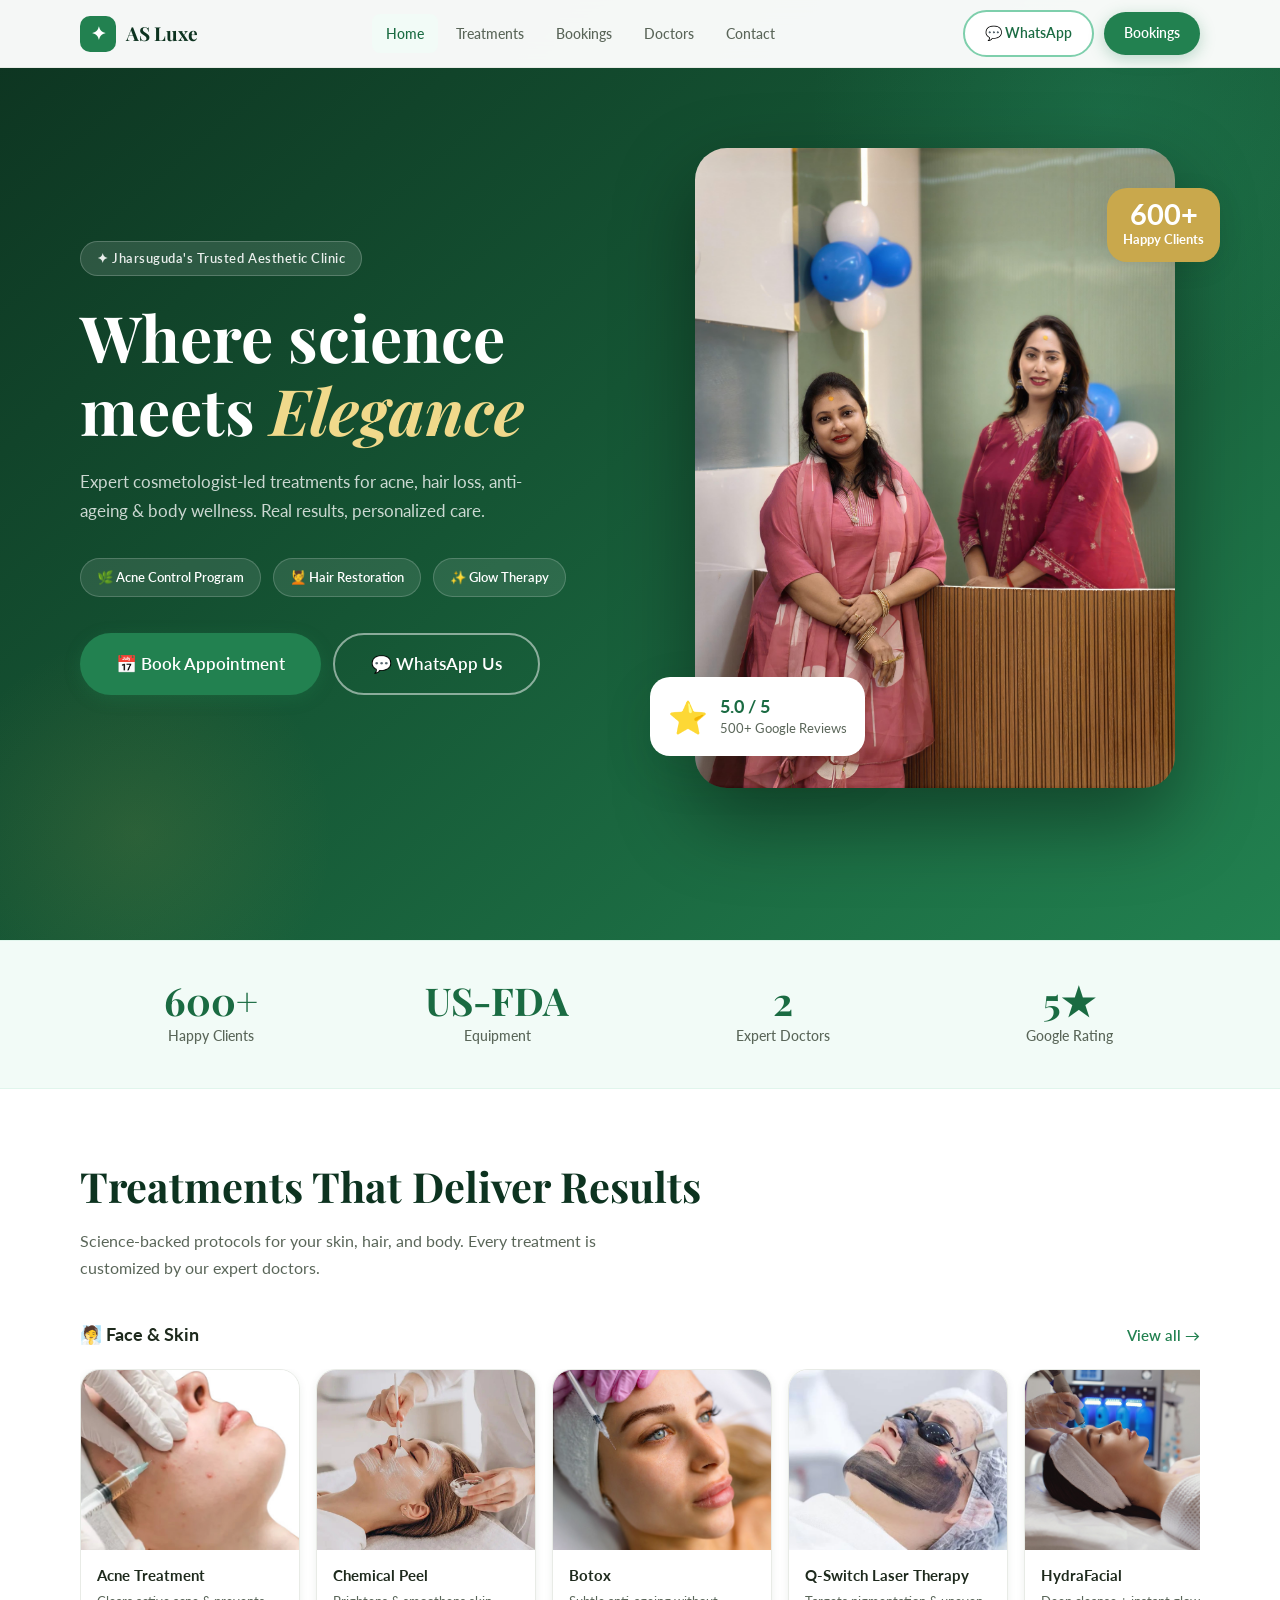
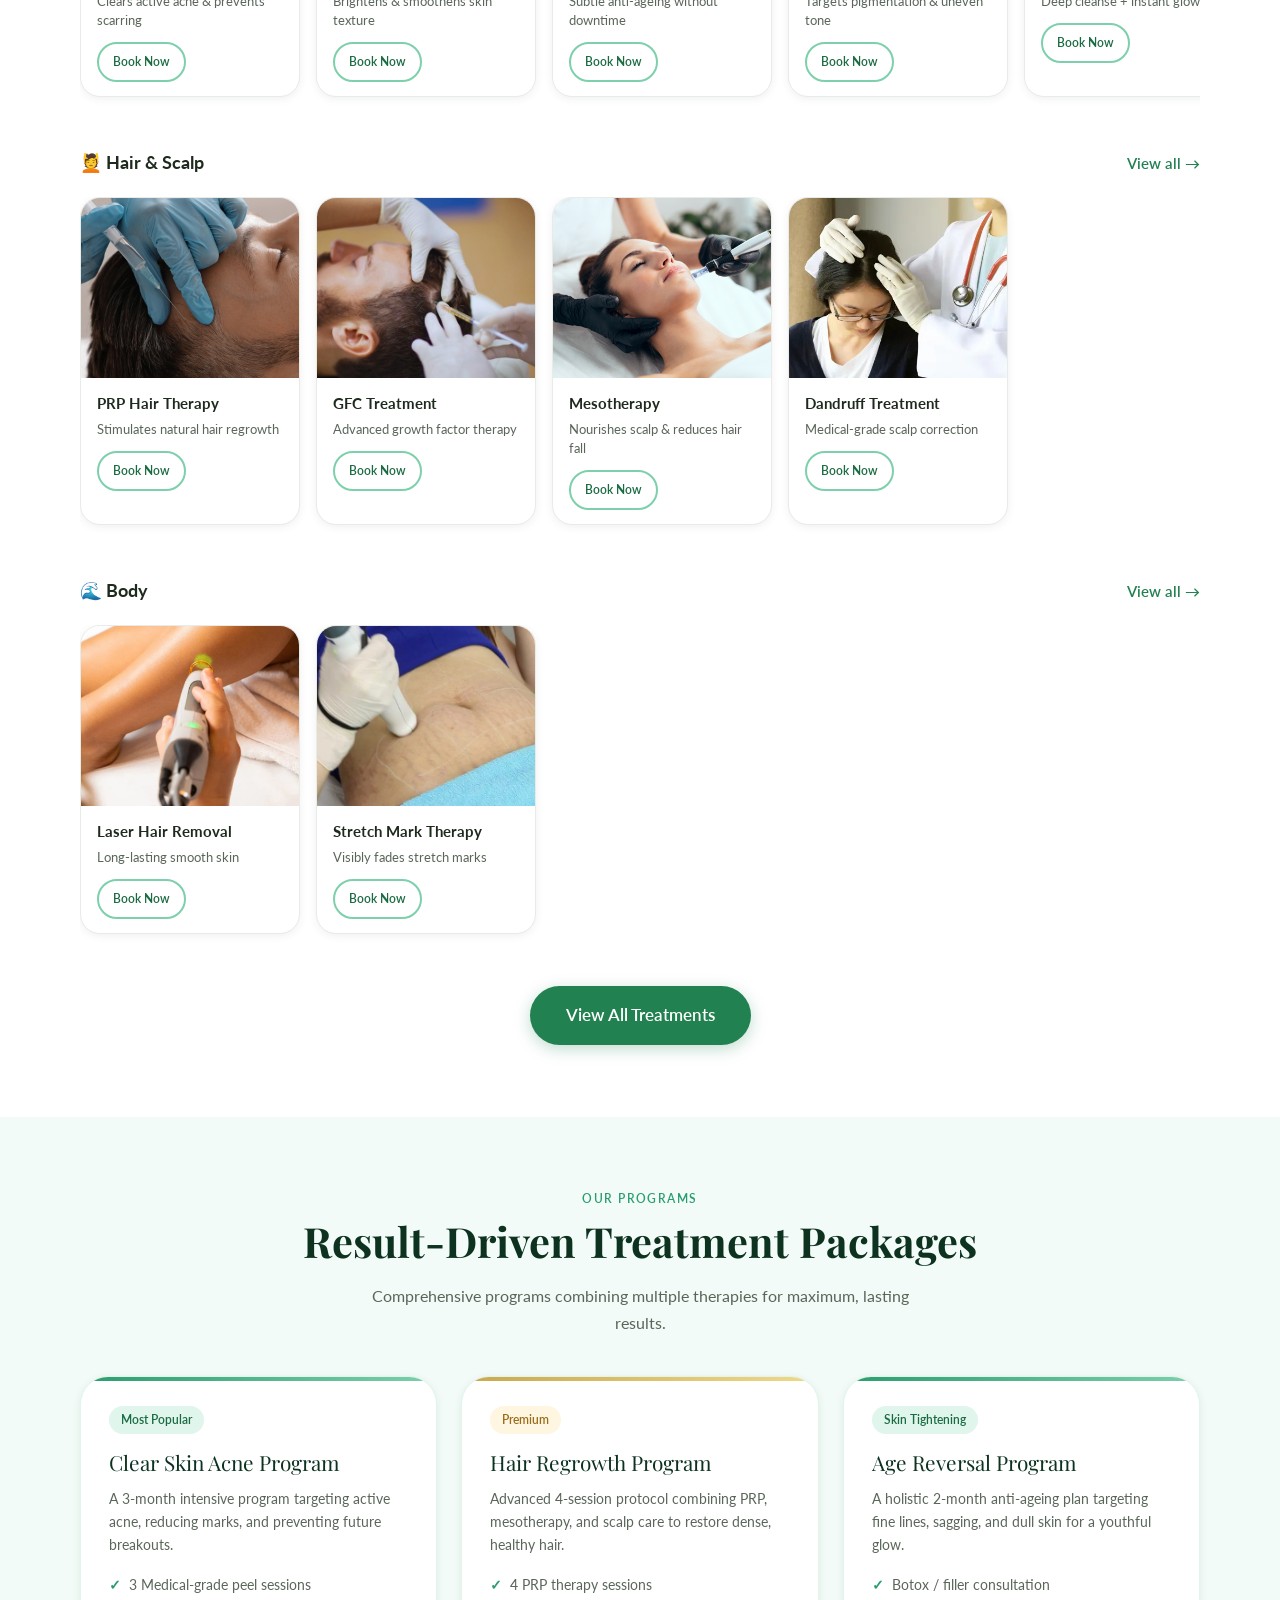
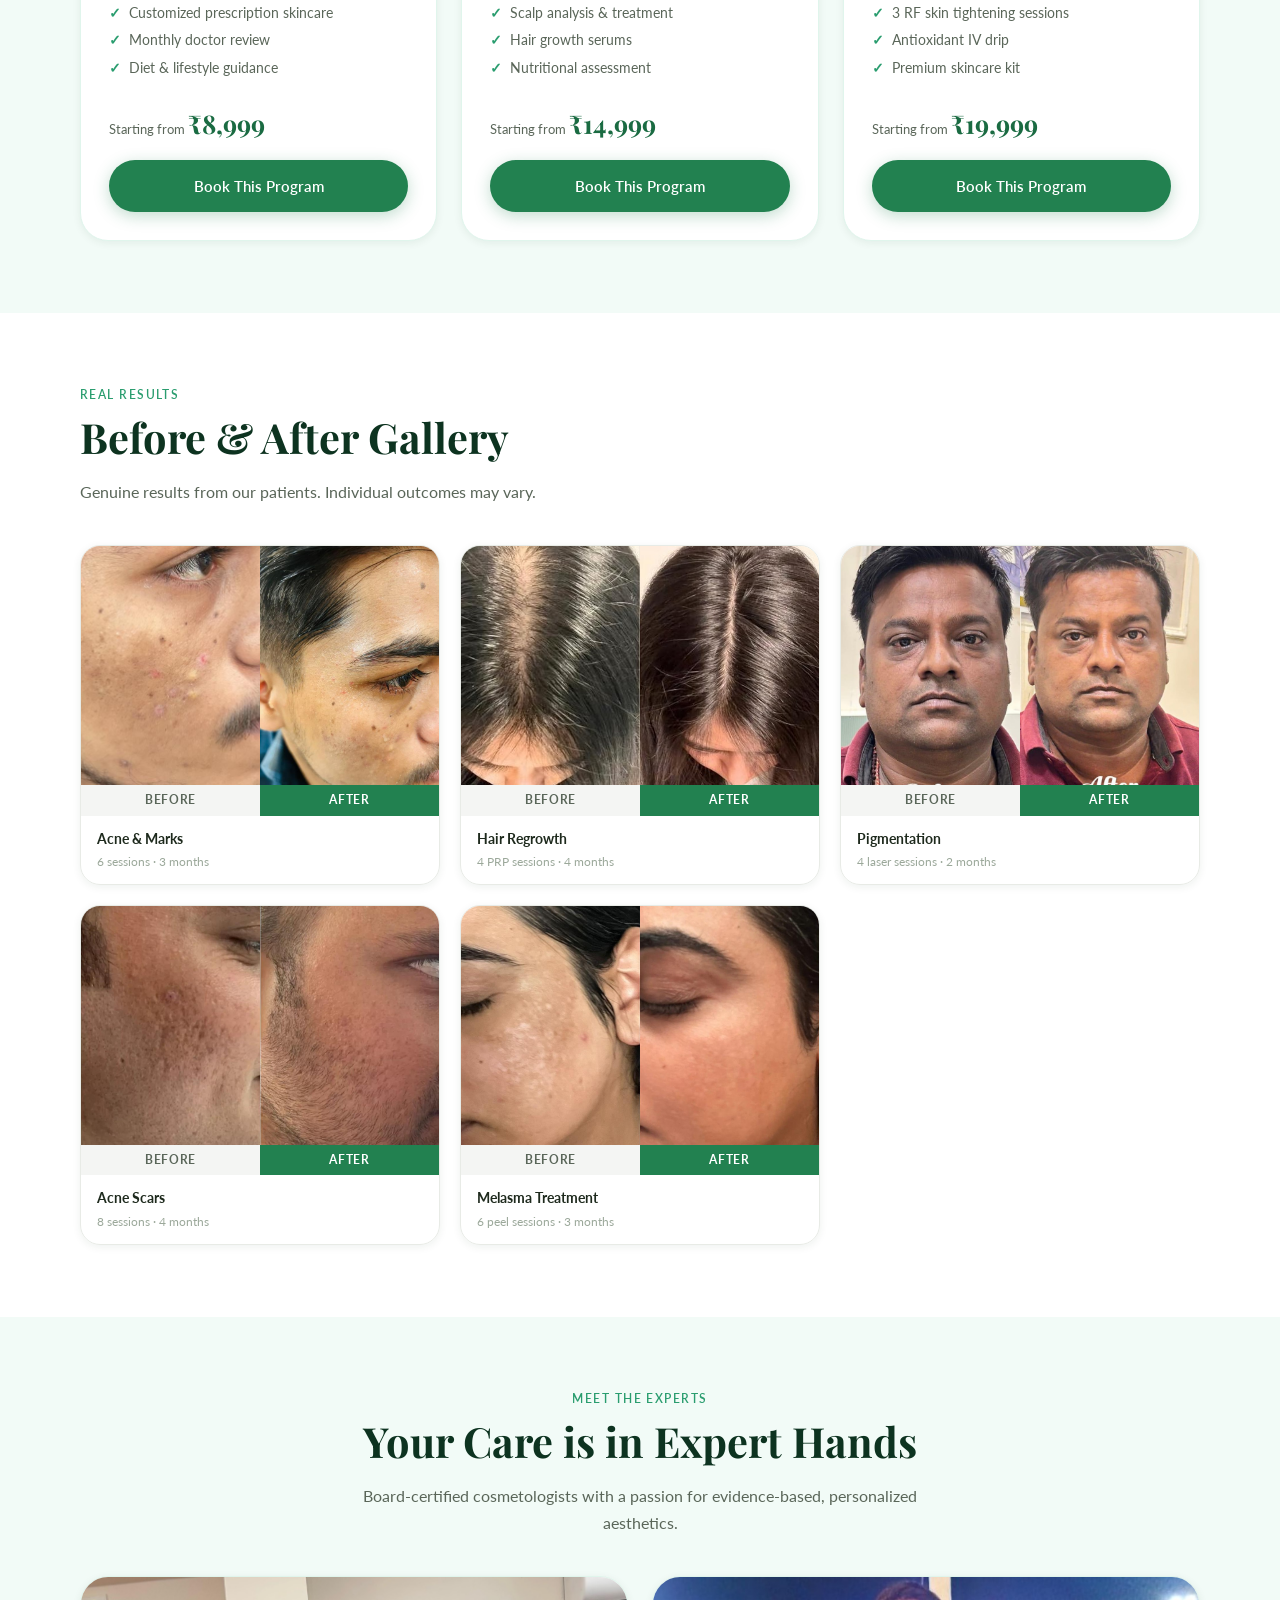
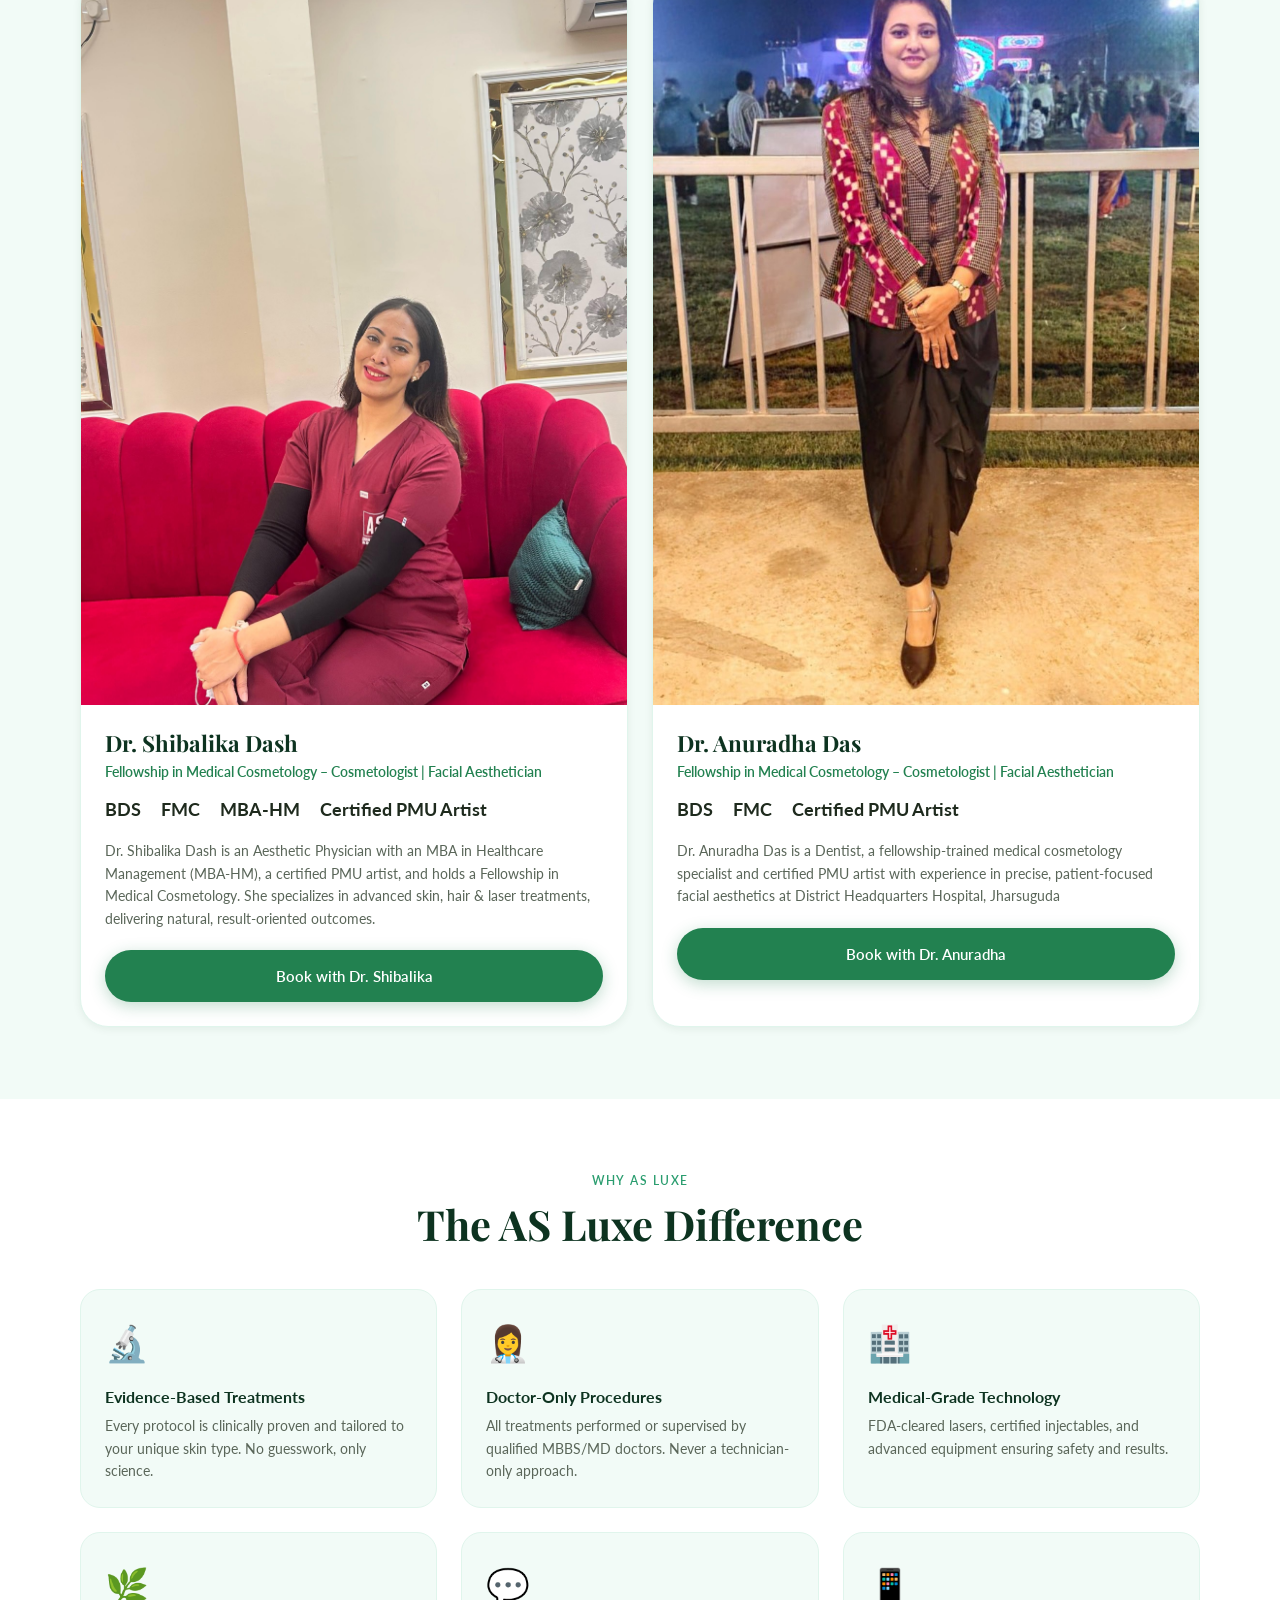
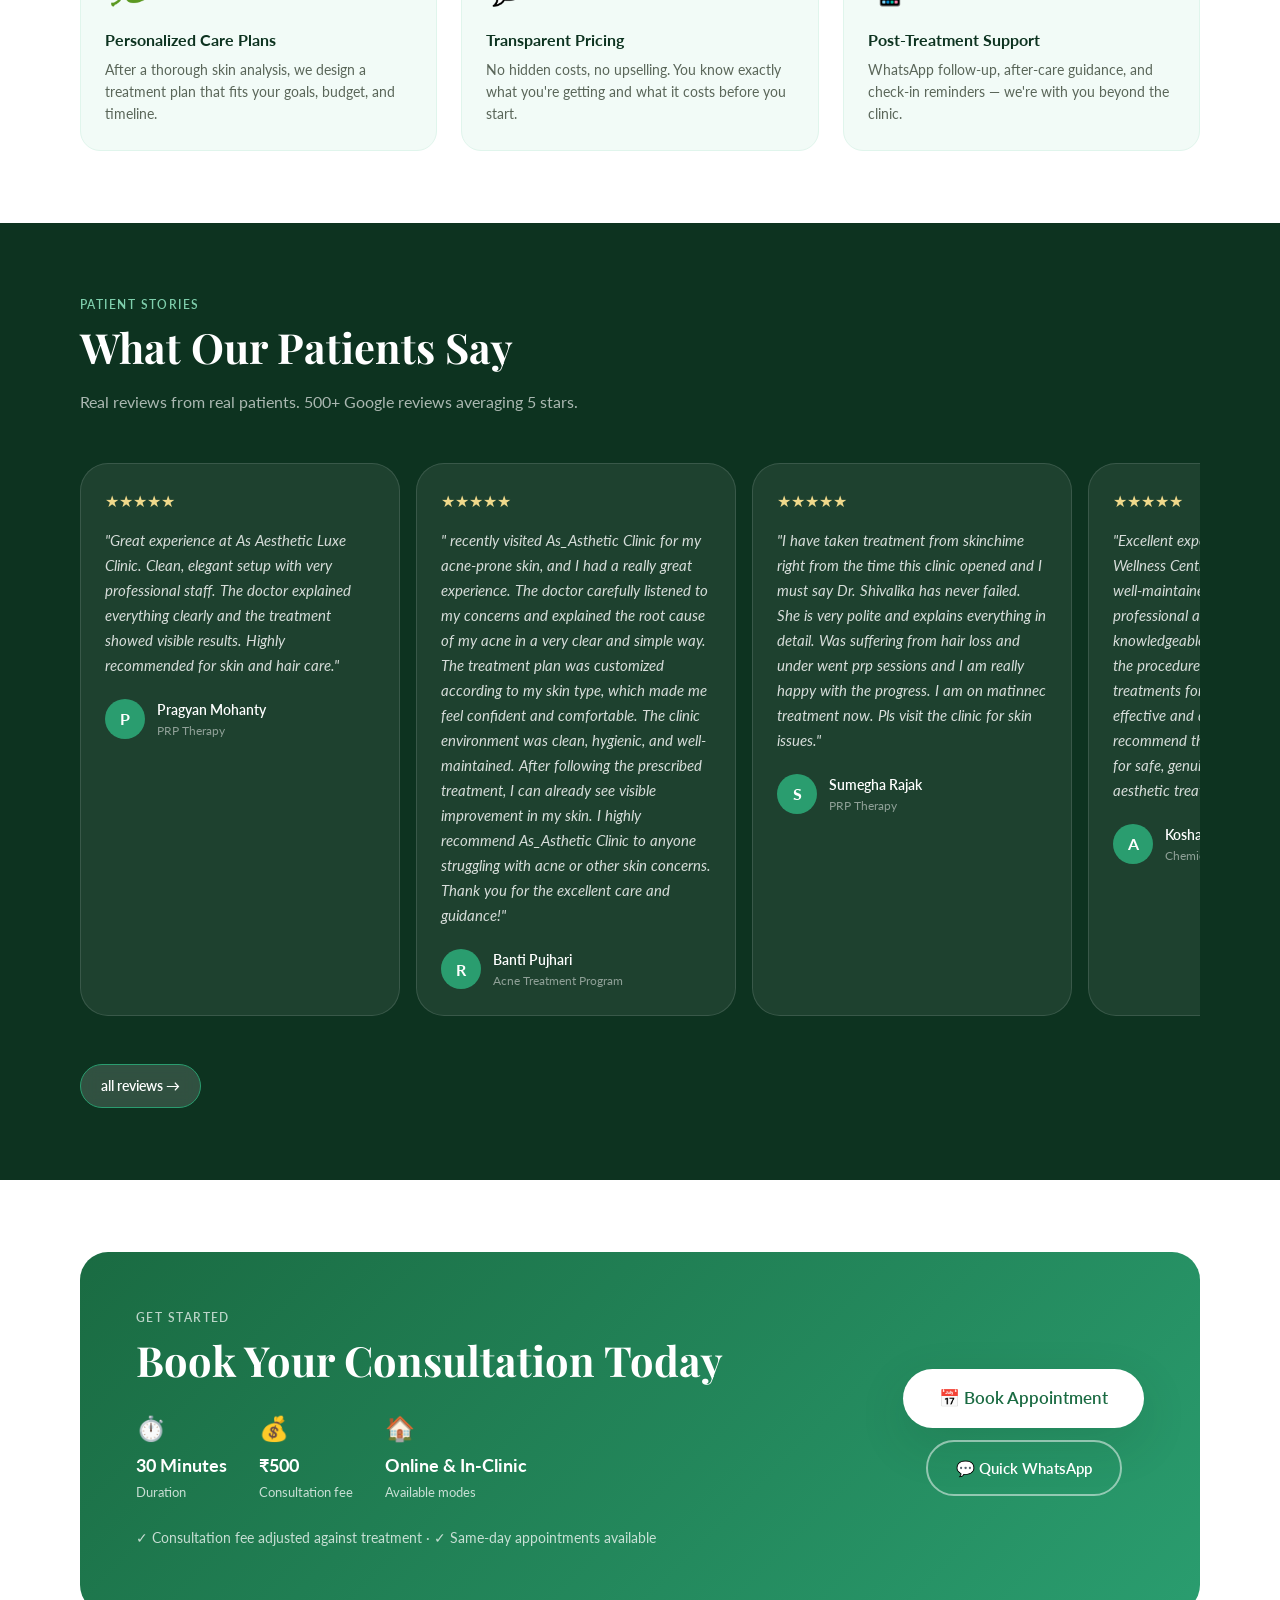
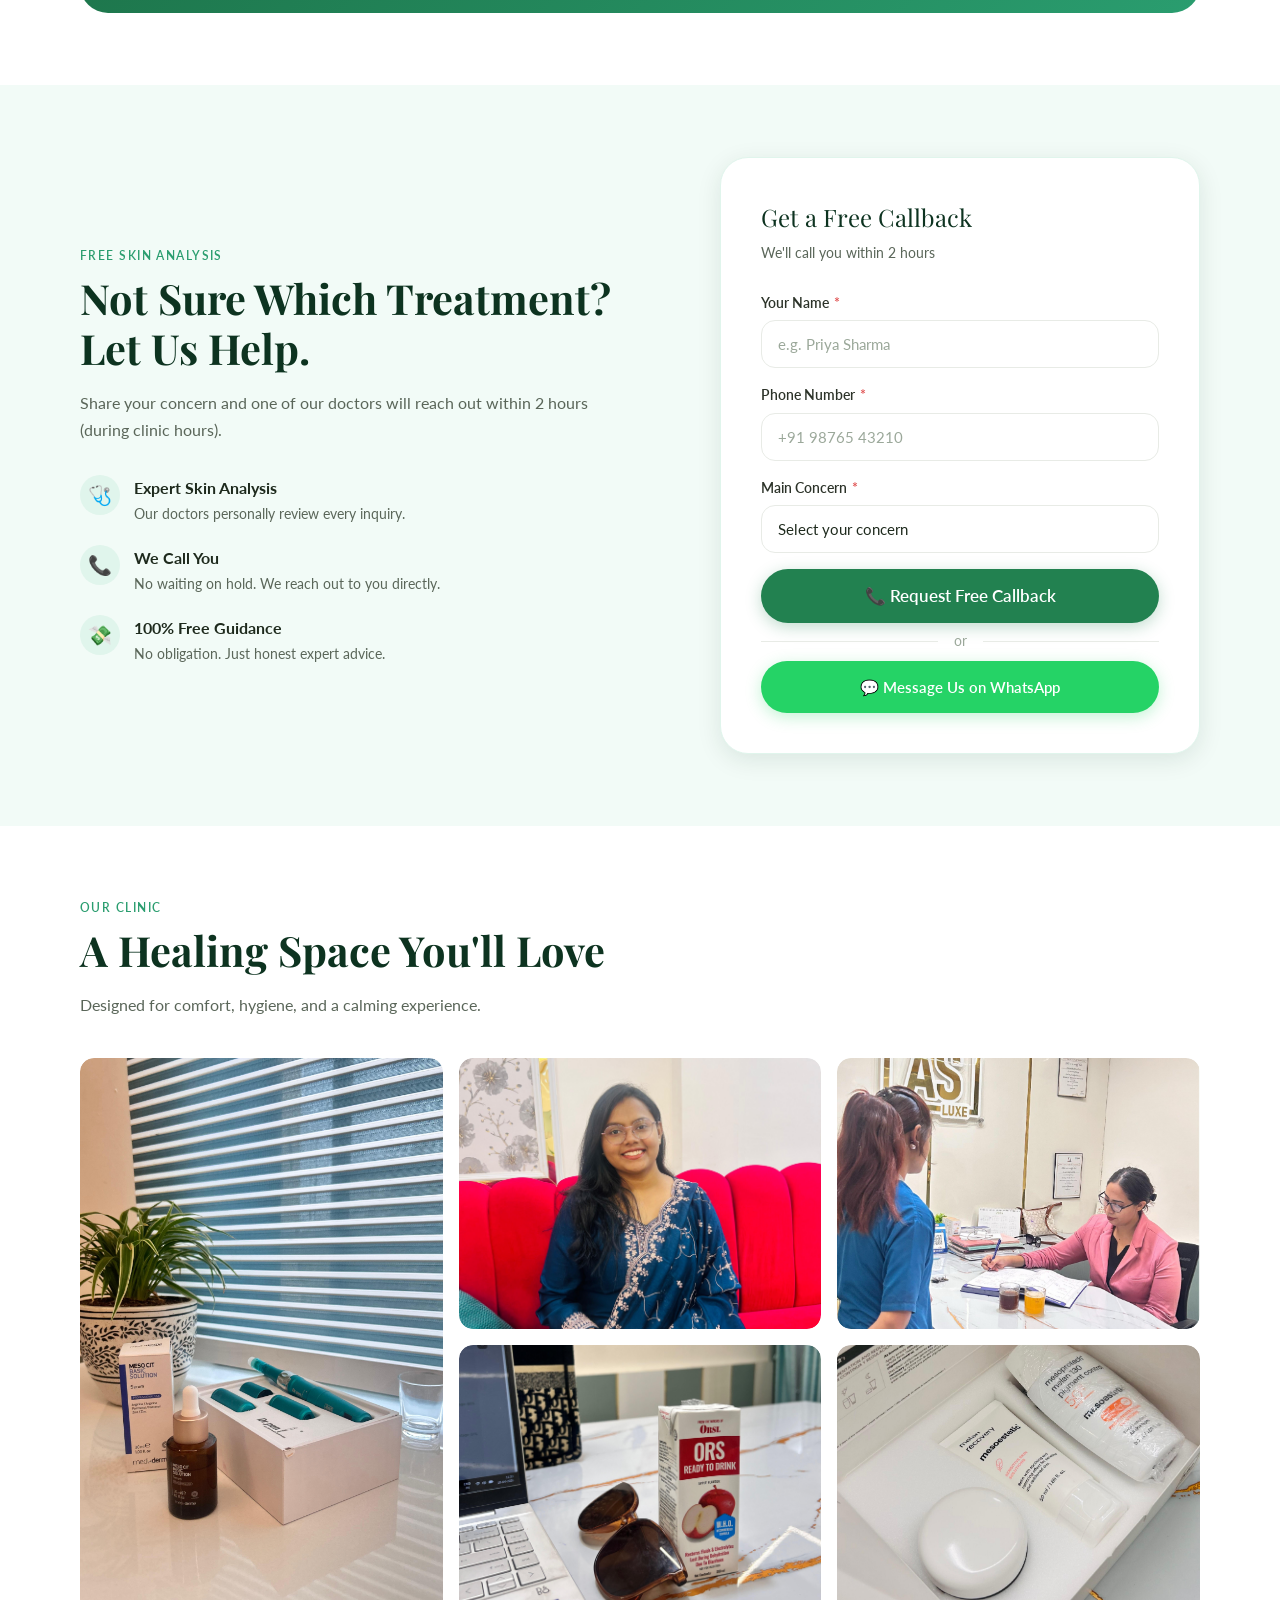
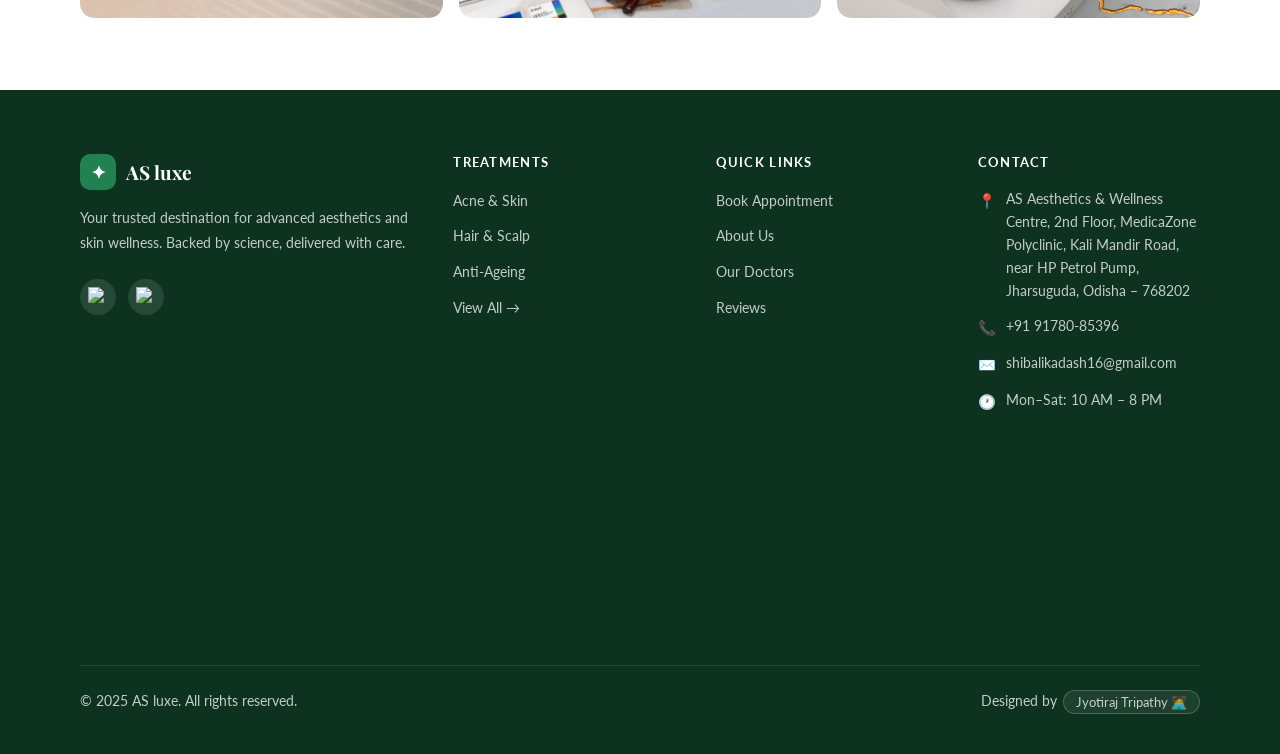
==== commit afc6dea7: "Correct spelling from 'Aesthetics' to 'Aesthetic'" ====
--- a/index.html
+++ b/index.html
@@ -819,7 +819,7 @@
           <div class="hero-inner">
             <div class="hero-content">
               <div class="hero-tag">
-                ✦ Jharsuguda's Trusted Aesthetics Clinic
+                ✦ Jharsuguda's Trusted Aesthetic Clinic
               </div>
               <h1>Where science meets <em>Elegance</em></h1>
               <p class="hero-sub">
